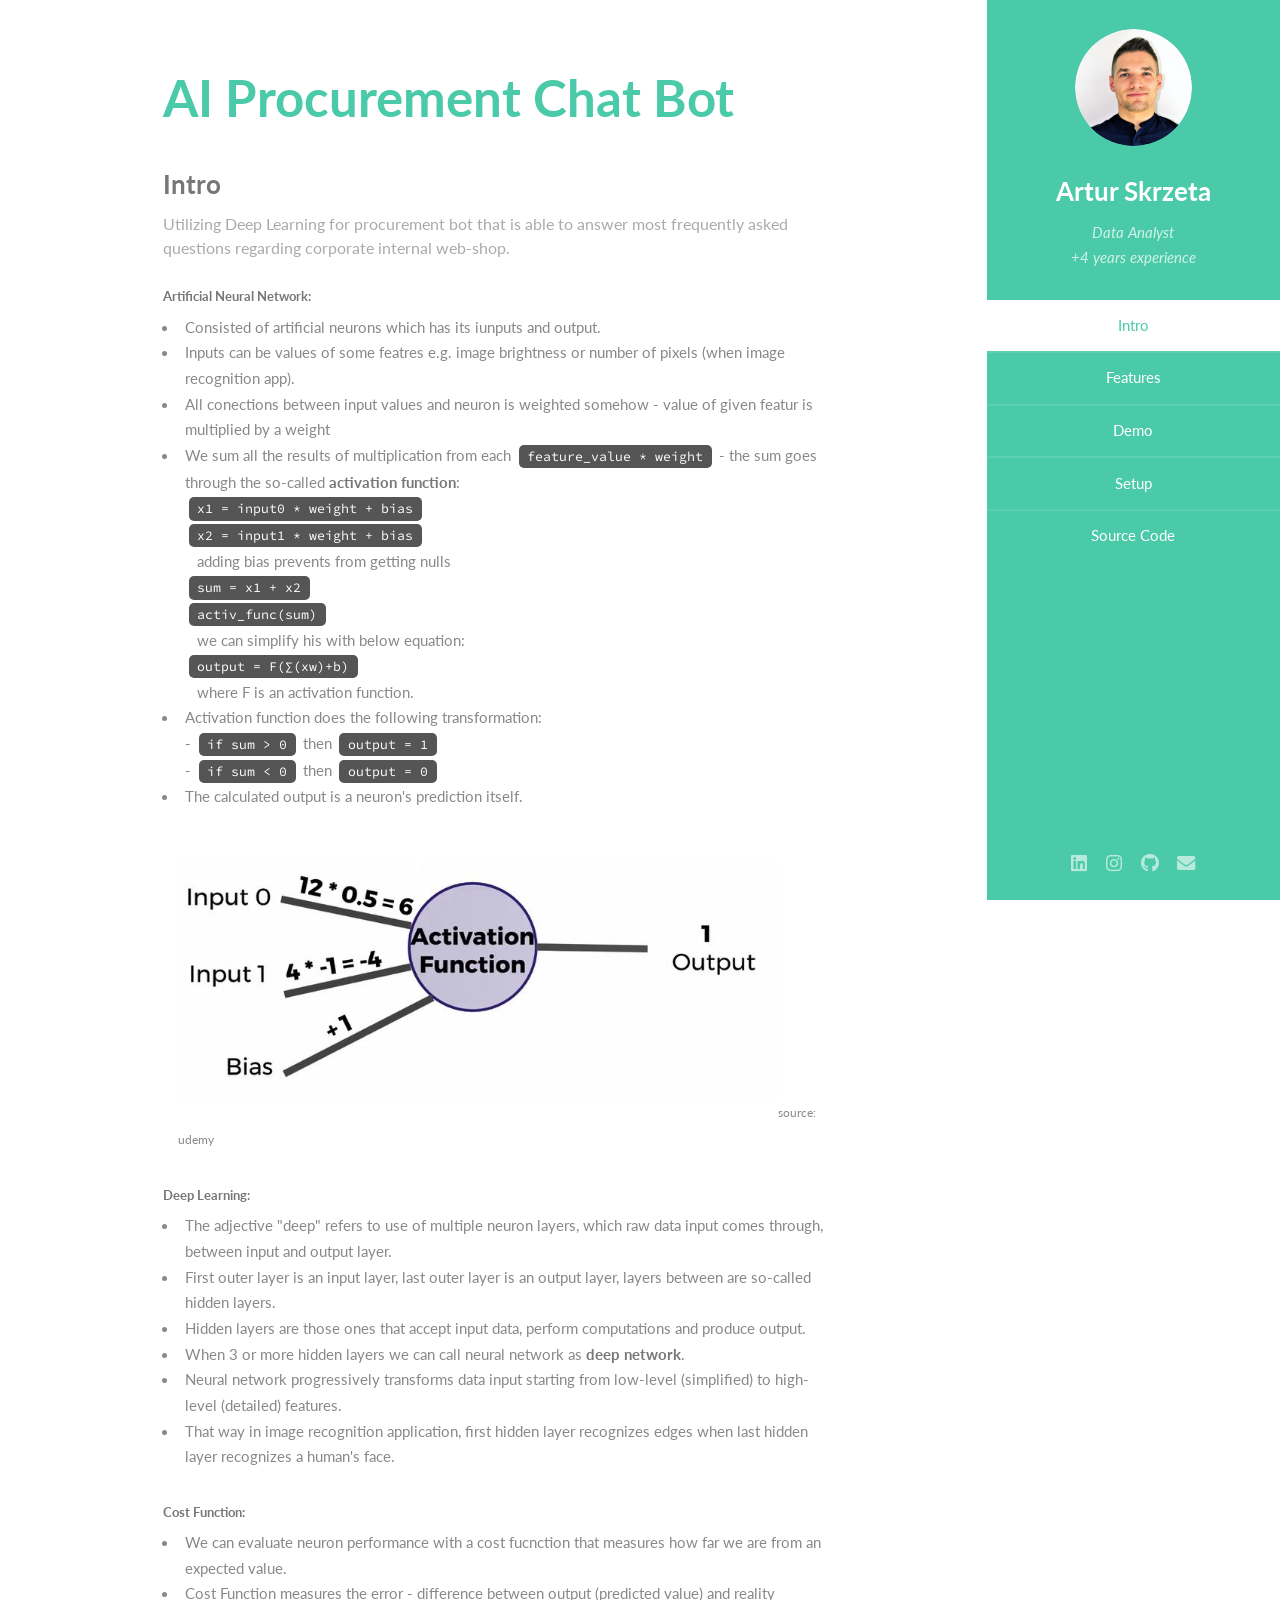
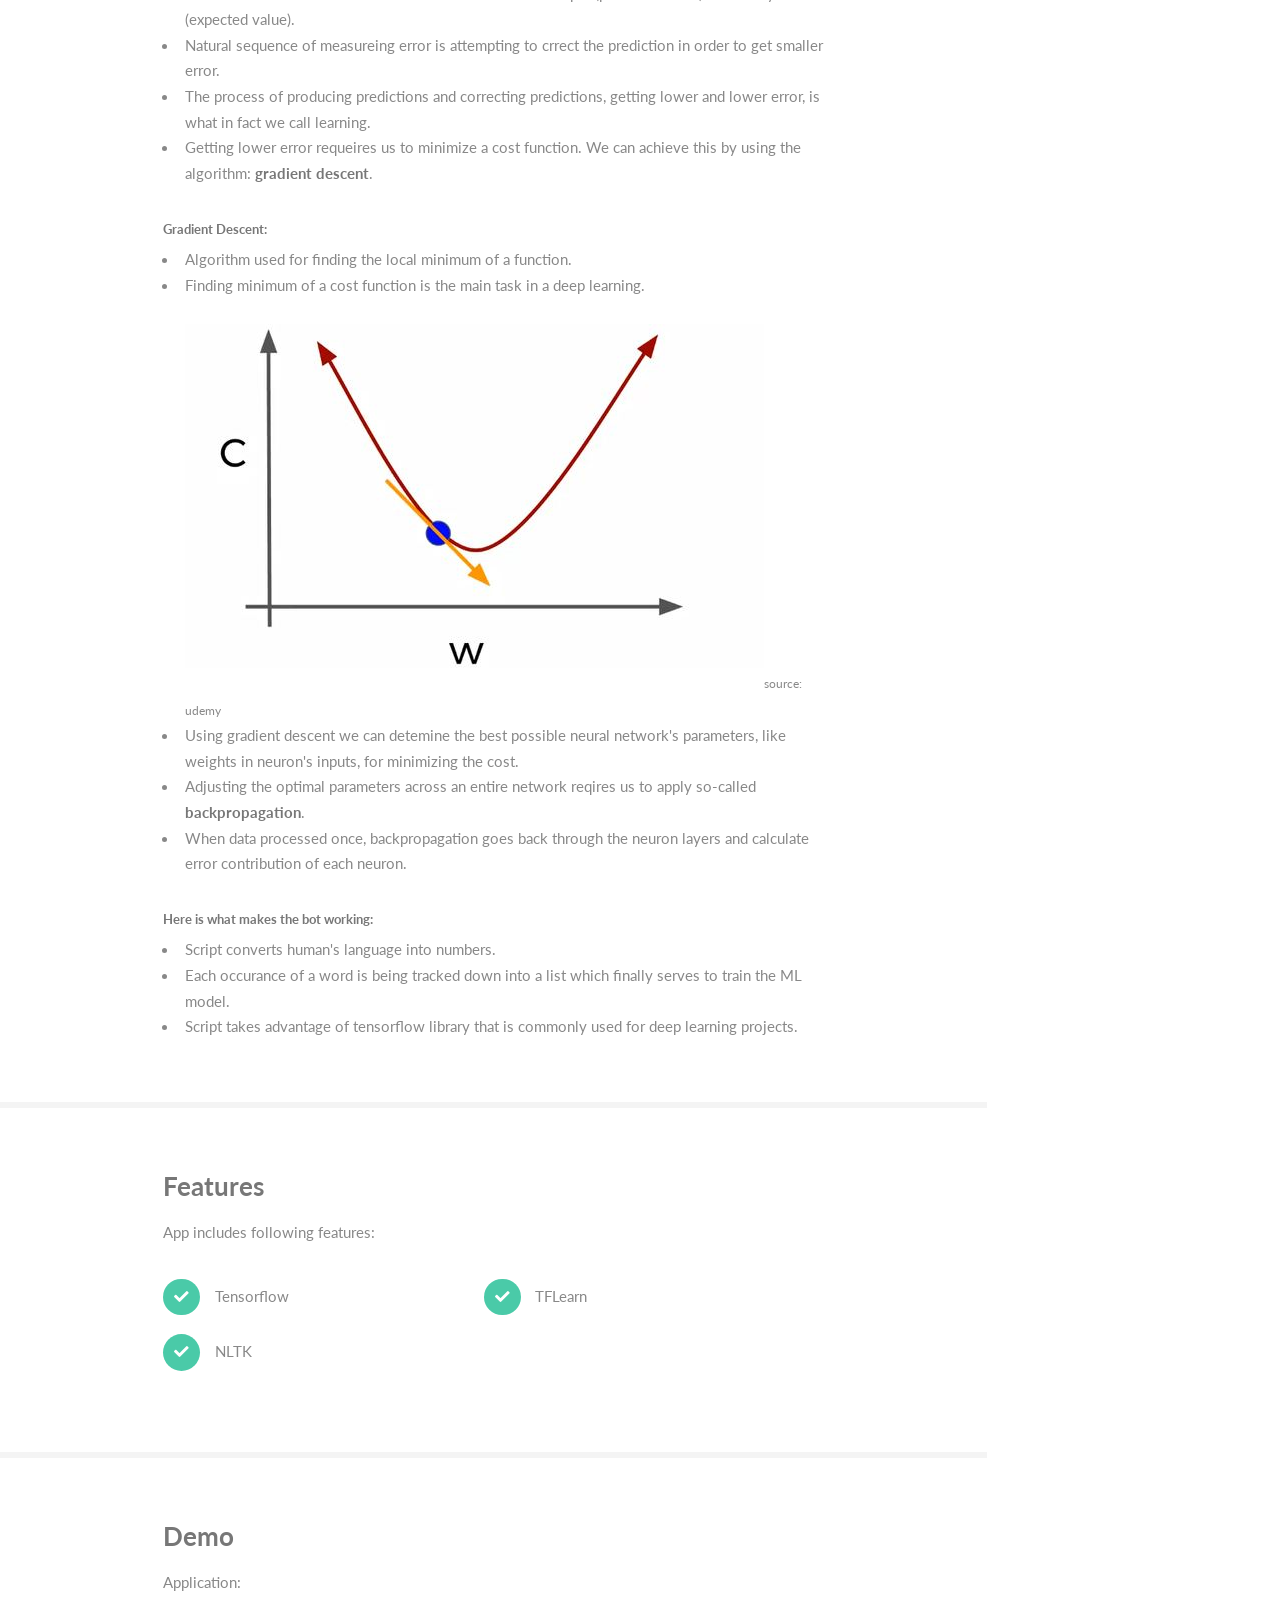
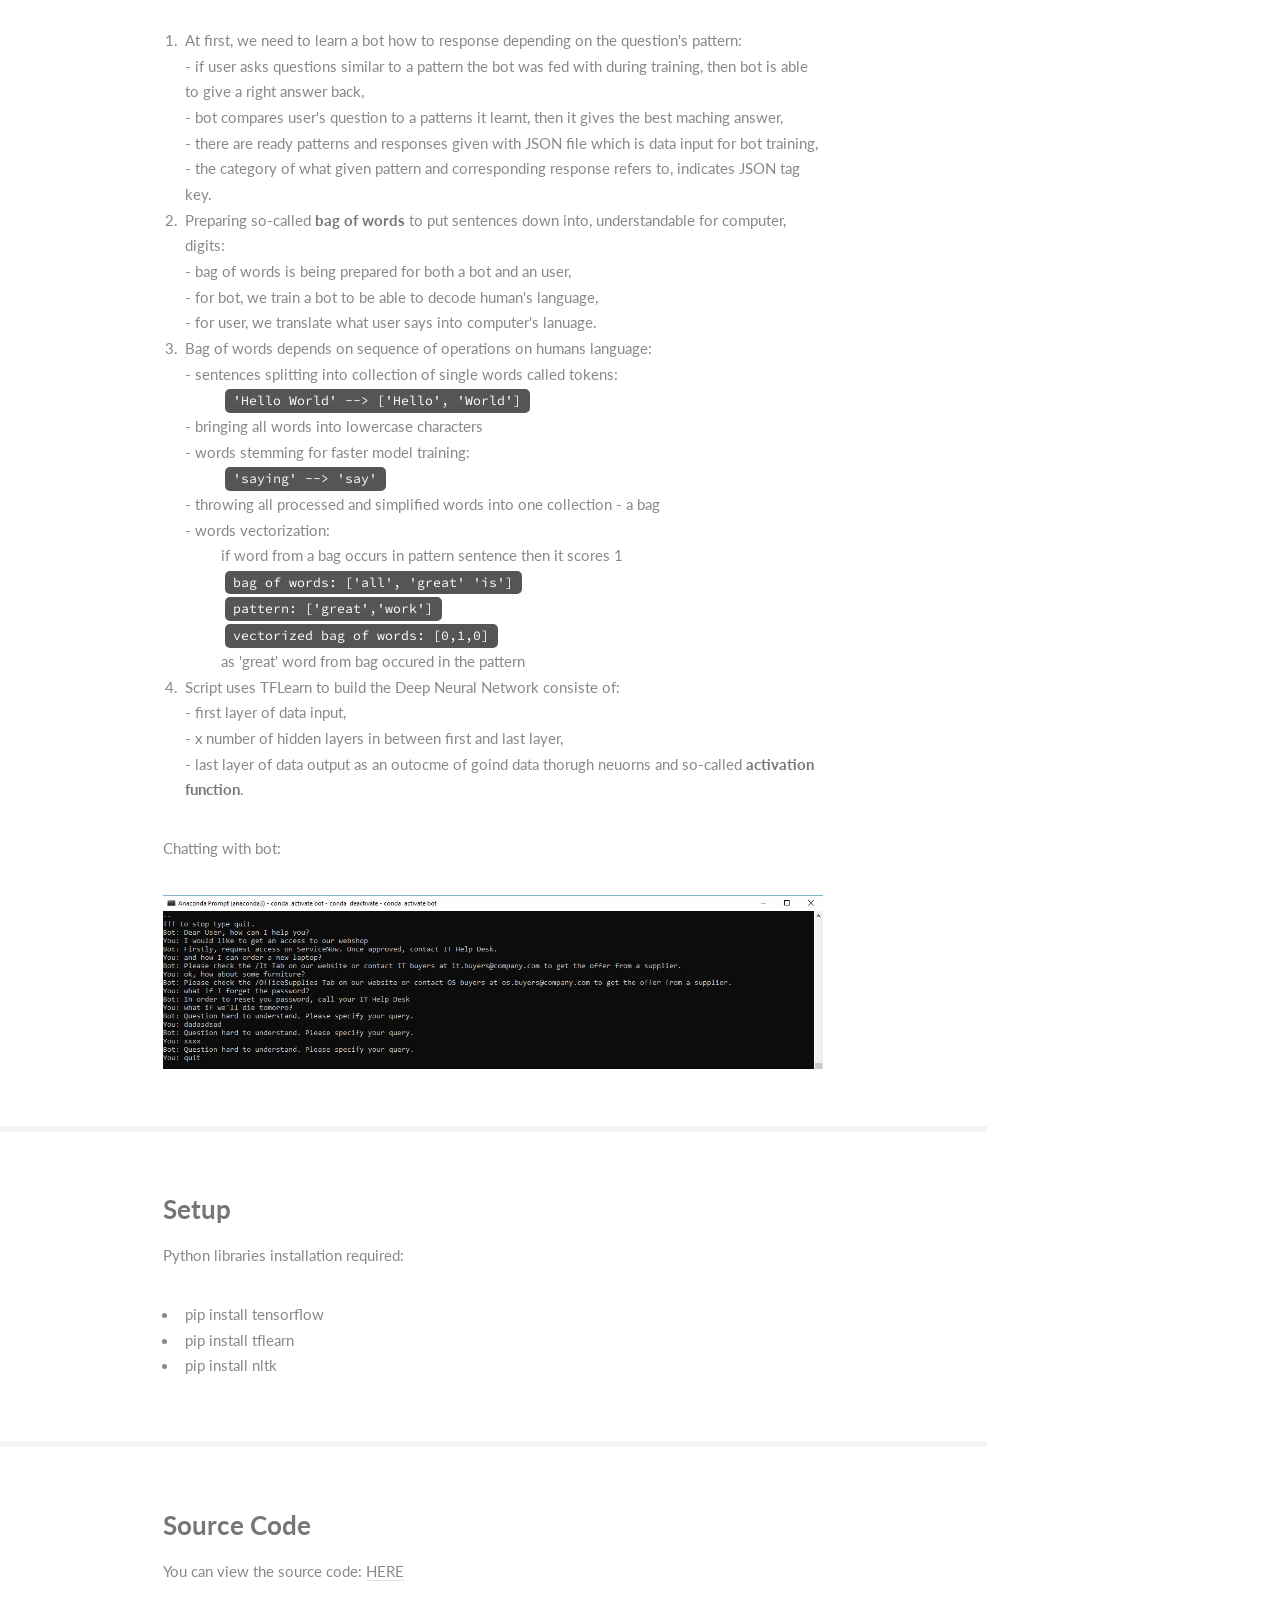
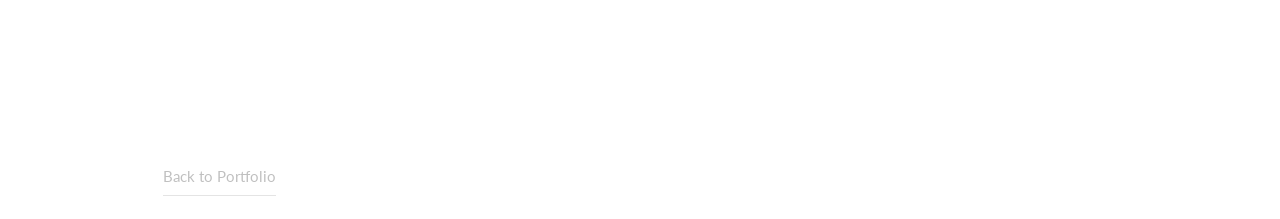
==== index.html @ 1fe072cf "Add files via upload" ====
<!DOCTYPE HTML>

<html>
	<head>
		<title>Portfolio Artur Skrzeta</title>
		<meta charset="utf-8" />
		<meta name="viewport" content="width=device-width, initial-scale=1, user-scalable=no" />
		<link rel="stylesheet" href="assets/css/main.css" />
	</head>
	<body class="is-preload">

		<!-- Header -->
			<section id="header">
				<header>
					<span class="image avatar"><a href="https://arturskrzeta.github.io/"><img src="images/avatar.png" alt="" style="margin-bottom:0px;"/></a></span>
					<h1 id="logo"><a href="https://arturskrzeta.github.io/">Artur Skrzeta</a></h1>
					<p>Data Analyst<br />
					+4 years experience</p>
				</header>
				<nav id="nav">
					<ul>
						<li><a href="#one" class="active">Intro</a></li>
						<li><a href="#two">Features</a></li>
						<li><a href="#three">Demo</a></li>
						<li><a href="#four">Setup</a></li>
						<li><a href="#five">Source Code</a></li>
					</ul>
				</nav>
				<footer>
					<ul class="icons">
						<li><a href="https://www.linkedin.com/in/artur-skrz%C4%99ta-010b23187/" class="icon brands fa-linkedin"><span class="label">LinkedIn</span></a></li>
						<li><a href="https://www.instagram.com/arturskrrr/" class="icon brands fa-instagram"><span class="label">Instagram</span></a></li>
						<li><a href="https://github.com/ArturSkrzeta" class="icon brands fa-github"><span class="label">Github</span></a></li>
						<li><a href="mailto: arturskrzeta@gmail.com" class="icon solid fa-envelope"><span class="label">Email</span></a></li
					</ul>
				</footer>
			</section>

		<!-- Wrapper -->
			<div id="wrapper">

				<!-- Main -->
					<div id="main">

						<!-- One -->
							<section id="one">
								<div class="container">
									<header class="major">
										<h2>AI Procurement Chat Bot</h2>
										<h3>Intro</h3>
										<p>Utilizing Deep Learning for procurement bot that is able to answer most frequently asked questions regarding corporate internal web-shop.</p>

										<h5>Artificial Neural Network:</h5>
										<ul>
											<li>Consisted of artificial neurons which has its iunputs and output.</li>
											<li>Inputs can be values of some featres e.g. image brightness or number of pixels (when image recognition app).</li>
											<li>All conections between input values and neuron is weighted somehow - value of given featur is multiplied by a weight</li>
											<li>We sum all the results of multiplication from each <code>feature_value * weight</code> - the sum goes through the so-called <b>activation function</b>:
												<br>
												<code>x1 = input0 * weight + bias</code><br>
												<code>x2 = input1 * weight + bias</code><br>&nbsp&nbsp
												adding bias prevents from getting nulls<br>
												<code>sum = x1 + x2</code><br>
												<code>activ_func(sum)</code><br>&nbsp&nbsp
												we can simplify his with below equation:<br>
												<code>output = F(&#8721;(xw)+b)</code><br>&nbsp&nbsp
												where F is an activation function.
											</li>
											<li>Activation function does the following transformation:
												<br>
												- <code>if sum > 0</code> then <code>output = 1</code><br>
												- <code>if sum < 0</code> then <code>output = 0</code>
											</li>
											<li>The calculated output is a neuron's prediction itself.</li>
											<br>
											<br>
											<img src="images/neuron.JPG" width="600"><span style="font-size:12px;">source: udemy</span>
										</ul>

										<h5>Deep Learning:</h5>
										<ul>
											<li>The adjective "deep" refers to use of multiple neuron layers, which raw data input comes through, between input and output layer.</li>
											<li>First outer layer is an input layer, last outer layer is an output layer, layers between are so-called hidden layers.</li>
											<li>Hidden layers are those ones that accept input data, perform computations and produce output.</li>
											<li>When 3 or more hidden layers we can call neural network as <b>deep network</b>.</li>
											<li>Neural network progressively transforms data input starting from low-level (simplified) to high-level (detailed) features.</li>
											<li>That way in image recognition application, first hidden layer recognizes edges when last hidden layer recognizes a human's face.</li>
										</ul>

										<h5>Cost Function:</h5>
										<ul>
											<li>We can evaluate neuron performance with a cost fucnction that measures how far we are from an expected value.</li>
											<li>Cost Function measures the error - difference between output (predicted value) and reality (expected value).</li>
											<li>Natural sequence of measureing error is attempting to crrect the prediction in order to get smaller error.</li>
											<li>The process of producing predictions and correcting predictions, getting lower and lower error, is what in fact we call learning.</li>
											<li>Getting lower error requeires us to minimize a cost function. We can achieve this by using the algorithm: <b>gradient descent</b>.</li>
										</ul>

										<h5>Gradient Descent:</h5>
										<ul>
											<li>Algorithm used for finding the local minimum of a function.</li>
											<li>Finding minimum of a cost function is the main task in a deep learning.
												<br>
												<br>
												<img src="images/gradient.JPG"><span style="font-size:12px;">source: udemy</span>
											</li>
											<li>Using gradient descent we can detemine the best possible neural network's parameters, like weights in neuron's inputs, for minimizing the cost.</li>
											<li>Adjusting the optimal parameters across an entire network reqires us to apply so-called <b>backpropagation</b>.</li>
											<li>When data processed once, backpropagation goes back through the neuron layers and calculate error contribution of each neuron.</li>
										</ul>

										<h5>Here is what makes the bot working:</h5>
										<ul>
											<li>Script converts human's language into numbers.</li>
											<li>Each occurance of a word is being tracked down into a list which finally serves to train the ML model.</li>
											<li>Script takes advantage of tensorflow library that is commonly used for deep learning projects.</li>
										</ul>

									</header>
								</div>
							</section>

						<!-- Two -->
							<section id="two">
								<div class="container">
									<h3>Features</h3>
									<p>App includes following features:</p>
									<ul class="feature-icons">
										<li class="icon solid fa-check">Tensorflow</li>
										<li class="icon solid fa-check">TFLearn</li>
										<li class="icon solid fa-check">NLTK</li>
									</ul>
								</div>
							</section>

						<!-- Three -->
							<section id="three">
								<div class="container">
									<h3>Demo</h3>
									<p>Application:</p>
									<ol>
										<li>At first, we need to learn a bot how to response depending on the question's pattern:
											<br>
											- if user asks questions similar to a pattern the bot was fed with during training, then bot is able to give a right answer back,<br>
											- bot compares user's question to a patterns it learnt, then it gives the best maching answer,<br>
											- there are ready patterns and responses given with JSON file which is data input for bot training,<br>
											- the category of what given pattern and corresponding response refers to, indicates JSON tag key.
										</li>
										<li>Preparing so-called <b>bag of words</b> to put sentences down into, understandable for computer, digits:
											<br>
											- bag of words is being prepared for both a bot and an user,<br>
											- for bot, we train a bot to be able to decode human's language,<br>
											- for user, we translate what user says into computer's lanuage.
										</li>
										<li>Bag of words depends on sequence of operations on humans language:
											<br>
											- sentences splitting into collection of single words called tokens:
													<br>&nbsp&nbsp&nbsp&nbsp&nbsp&nbsp&nbsp&nbsp
													<code>'Hello World' --> ['Hello', 'World']</code><br>
											- bringing all words into lowercase characters<br>
											- words stemming for faster model training:
													<br>&nbsp&nbsp&nbsp&nbsp&nbsp&nbsp&nbsp&nbsp
											 		<code>'saying' --> 'say'</code><br>
											- throwing all processed and simplified words into one collection - a bag<br>
											- words vectorization:
													<br>&nbsp&nbsp&nbsp&nbsp&nbsp&nbsp&nbsp&nbsp
													if word from a bag occurs in pattern sentence then it scores 1
													<br>&nbsp&nbsp&nbsp&nbsp&nbsp&nbsp&nbsp&nbsp
													<code>bag of words: ['all', 'great' 'is']</code>
													<br>&nbsp&nbsp&nbsp&nbsp&nbsp&nbsp&nbsp&nbsp
													<code>pattern: ['great','work']</code>
													<br>&nbsp&nbsp&nbsp&nbsp&nbsp&nbsp&nbsp&nbsp
													<code>vectorized bag of words: [0,1,0]</code>
													<br>&nbsp&nbsp&nbsp&nbsp&nbsp&nbsp&nbsp&nbsp
													as 'great' word from bag occured in the pattern
										</li>
										<li>Script uses TFLearn to build the Deep Neural Network consiste of:
											<br>
											- first layer of data input,<br>
											- x number of hidden layers in between first and last layer,<br>
											- last layer of data output as an outocme of goind data thorugh neuorns and so-called <b>activation function</b>.
										</li>
									</ol>
									<p>Chatting with bot:</p>
									<img src="images/bot.JPG" width="880">
								</div>
							</section>

						<!-- Four -->
							<section id="four">
								<div class="container">
									<h3>Setup</h3>
									<p>Python libraries installation required:</p>
									<ul>
										<li>pip install tensorflow</li>
										<li>pip install tflearn</li>
										<li>pip install nltk</li>
									</ul>
								</div>
							</section>

							<section id="five">
								<div class="container">
									<h3>Source Code</h3>
									<p>You can view the source code: <a href="https://github.com/ArturSkrzeta/AI-Procurement-Bot/tree/master/bot-project">HERE</a></p>
									<p>&nbsp</p>
								</div>
							</section>

					</div>

				<!-- Footer -->
					<section id="footer">
						<div class="container">
							<a href="https://arturskrzeta.github.io/" style="padding-bottom:10px;">Back to Portfolio</a>
						</div>
					</section>

			</div>

		<!-- Scripts -->
			<script src="assets/js/jquery.min.js"></script>
			<script src="assets/js/jquery.scrollex.min.js"></script>
			<script src="assets/js/jquery.scrolly.min.js"></script>
			<script src="assets/js/browser.min.js"></script>
			<script src="assets/js/breakpoints.min.js"></script>
			<script src="assets/js/util.js"></script>
			<script src="assets/js/main.js"></script>

	</body>
</html>
---- assets/css/main.css ----
@import url("fontawesome-all.min.css");
@import url("https://fonts.googleapis.com/css?family=Lato:400,400italic,700,700italic|Source+Code+Pro:400");

/*
	Read Only by HTML5 UP
	html5up.net | @ajlkn
	Free for personal and commercial use under the CCA 3.0 license (html5up.net/license)
*/

html, body, div, span, applet, object,
iframe, h1, h2, h3, h4, h5, h6, p, blockquote,
pre, a, abbr, acronym, address, big, cite,
code, del, dfn, em, img, ins, kbd, q, s, samp,
small, strike, strong, sub, sup, tt, var, b,
u, i, center, dl, dt, dd, ol, ul, li, fieldset,
form, label, legend, table, caption, tbody,
tfoot, thead, tr, th, td, article, aside,
canvas, details, embed, figure, figcaption,
footer, header, hgroup, menu, nav, output, ruby,
section, summary, time, mark, audio, video {
	margin: 0;
	padding: 0;
	border: 0;
	font-size: 100%;
	font: inherit;
	vertical-align: baseline;}

article, aside, details, figcaption, figure,
footer, header, hgroup, menu, nav, section {
	display: block;}

body {
	line-height: 1;
}

ol, ul {
	list-style: none;
}

blockquote, q {
	quotes: none;
}

	blockquote:before, blockquote:after, q:before, q:after {
		content: '';
		content: none;
	}

table {
	border-collapse: collapse;
	border-spacing: 0;
}

body {
	-webkit-text-size-adjust: none;
}

mark {
	background-color: transparent;
	color: inherit;
}

input::-moz-focus-inner {
	border: 0;
	padding: 0;
}

input, select, textarea {
	-moz-appearance: none;
	-webkit-appearance: none;
	-ms-appearance: none;
	appearance: none;
}

img {
	margin-bottom:20px;
	max-width: 100%;
}

/* Basic */

	html {
		box-sizing: border-box;
	}

	*, *:before, *:after {
		box-sizing: inherit;
	}

	body {
		background: #fff;
	}

		body.is-preload *, body.is-preload *:before, body.is-preload *:after {
			-moz-animation: none !important;
			-webkit-animation: none !important;
			-ms-animation: none !important;
			animation: none !important;
			-moz-transition: none !important;
			-webkit-transition: none !important;
			-ms-transition: none !important;
			transition: none !important;
		}

	body, input, select, textarea {
		color: #888;
		font-family: "Lato", sans-serif;
		font-size: 16pt;
		font-weight: 400;
		line-height: 1.75em;
	}

	a {
		-moz-transition: color 0.2s ease-in-out, border-color 0.2s ease-in-out;
		-webkit-transition: color 0.2s ease-in-out, border-color 0.2s ease-in-out;
		-ms-transition: color 0.2s ease-in-out, border-color 0.2s ease-in-out;
		transition: color 0.2s ease-in-out, border-color 0.2s ease-in-out;
		border-bottom: solid 1px #e4e4e4;
		color: inherit;
		text-decoration: none;
	}

		a:hover {
			border-bottom-color: transparent;
			color: #4acaa8 !important;
		}

	strong, b {
		color: #777;
		font-weight: 700;
	}

	em, i {
		font-style: italic;
	}

	p {
		margin: 0 0 2.25em 0;
	}

	h1, h2, h3, h4, h5, h6 {
		color: #777;
		font-weight: 700;
		line-height: 1em;
		margin: 0 0 0.5625em 0;
	}

		h1 a, h2 a, h3 a, h4 a, h5 a, h6 a {
			border: 0;
			color: inherit;
			text-decoration: none;
		}

	h2 {
		font-size: 2em;
		line-height: 1.5em;
	}

	h3 {
		font-size: 1.75em;
		line-height: 1.5em;
	}

	h4 {
		font-size: 1.25em;
		line-height: 1.5em;
	}

	h5 {
		font-size: 0.9em;
		line-height: 1.5em;
	}

	h6 {
		font-size: 0.7em;
		line-height: 1.5em;
	}

	sub {
		font-size: 0.8em;
		position: relative;
		top: 0.5em;
	}

	sup {
		font-size: 0.8em;
		position: relative;
		top: -0.5em;
	}

	hr {
		border: 0;
		border-bottom: solid 2px #f4f4f4;
		margin: 2.25em 0;
	}

		hr.major {
			margin: 3.375em 0;
		}

	blockquote {
		border-left: solid 8px #e4e4e4;
		font-style: italic;
		margin: 0 0 2.25em 0;
		padding: 0.5em 0 0.5em 2em;
	}

	code {
		background: #555;
		border-radius: 5px;
		color: #fff;
		font-family: "Source Code Pro", monospace;
		font-size: 0.9em;
		margin: 0 0.25em;
		padding: 0.25em 0.65em;
	}

	pre {
		font-family: "Source Code Pro", monospace;
		font-size: 0.9em;
		margin: 0 0 2.25em 0;
	}

		pre code {
			-webkit-overflow-scrolling: touch;
			display: block;
			line-height: 1.5em;
			overflow-x: auto;
			padding: 1em 1.5em;
		}

	.align-left {
		text-align: left;
	}

	.align-center {
		text-align: center;
	}

	.align-right {
		text-align: right;
	}

/* Row */

	.row {
		display: flex;
		flex-wrap: wrap;
		box-sizing: border-box;
		align-items: stretch;
	}

		.row > * {
			box-sizing: border-box;
		}

		.row.gtr-uniform > * > :last-child {
			margin-bottom: 0;
		}

		.row.aln-left {
			justify-content: flex-start;
		}

		.row.aln-center {
			justify-content: center;
		}

		.row.aln-right {
			justify-content: flex-end;
		}

		.row.aln-top {
			align-items: flex-start;
		}

		.row.aln-middle {
			align-items: center;
		}

		.row.aln-bottom {
			align-items: flex-end;
		}

		.row > .imp {
			order: -1;
		}

		.row > .col-1 {
			width: 8.33333%;
		}

		.row > .off-1 {
			margin-left: 8.33333%;
		}

		.row > .col-2 {
			width: 16.66667%;
		}

		.row > .off-2 {
			margin-left: 16.66667%;
		}

		.row > .col-3 {
			width: 25%;
		}

		.row > .off-3 {
			margin-left: 25%;
		}

		.row > .col-4 {
			width: 33.33333%;
		}

		.row > .off-4 {
			margin-left: 33.33333%;
		}

		.row > .col-5 {
			width: 41.66667%;
		}

		.row > .off-5 {
			margin-left: 41.66667%;
		}

		.row > .col-6 {
			width: 50%;
		}

		.row > .off-6 {
			margin-left: 50%;
		}

		.row > .col-7 {
			width: 58.33333%;
		}

		.row > .off-7 {
			margin-left: 58.33333%;
		}

		.row > .col-8 {
			width: 66.66667%;
		}

		.row > .off-8 {
			margin-left: 66.66667%;
		}

		.row > .col-9 {
			width: 75%;
		}

		.row > .off-9 {
			margin-left: 75%;
		}

		.row > .col-10 {
			width: 83.33333%;
		}

		.row > .off-10 {
			margin-left: 83.33333%;
		}

		.row > .col-11 {
			width: 91.66667%;
		}

		.row > .off-11 {
			margin-left: 91.66667%;
		}

		.row > .col-12 {
			width: 100%;
		}

		.row > .off-12 {
			margin-left: 100%;
		}

		.row.gtr-0 {
			margin-top: 0;
			margin-left: 0em;
		}

			.row.gtr-0 > * {
				padding: 0 0 0 0em;
			}

			.row.gtr-0.gtr-uniform {
				margin-top: 0em;
			}

				.row.gtr-0.gtr-uniform > * {
					padding-top: 0em;
				}

		.row.gtr-25 {
			margin-top: 0;
			margin-left: -0.5em;
		}

			.row.gtr-25 > * {
				padding: 0 0 0 0.5em;
			}

			.row.gtr-25.gtr-uniform {
				margin-top: -0.5em;
			}

				.row.gtr-25.gtr-uniform > * {
					padding-top: 0.5em;
				}

		.row.gtr-50 {
			margin-top: 0;
			margin-left: -1em;
		}

			.row.gtr-50 > * {
				padding: 0 0 0 1em;
			}

			.row.gtr-50.gtr-uniform {
				margin-top: -1em;
			}

				.row.gtr-50.gtr-uniform > * {
					padding-top: 1em;
				}

		.row {
			margin-top: 0;
			margin-left: -2em;
		}

			.row > * {
				padding: 0 0 0 2em;
			}

			.row.gtr-uniform {
				margin-top: -2em;
			}

				.row.gtr-uniform > * {
					padding-top: 2em;
				}

		.row.gtr-150 {
			margin-top: 0;
			margin-left: -3em;
		}

			.row.gtr-150 > * {
				padding: 0 0 0 3em;
			}

			.row.gtr-150.gtr-uniform {
				margin-top: -3em;
			}

				.row.gtr-150.gtr-uniform > * {
					padding-top: 3em;
				}

		.row.gtr-200 {
			margin-top: 0;
			margin-left: -4em;
		}

			.row.gtr-200 > * {
				padding: 0 0 0 4em;
			}

			.row.gtr-200.gtr-uniform {
				margin-top: -4em;
			}

				.row.gtr-200.gtr-uniform > * {
					padding-top: 4em;
				}

		@media screen and (max-width: 1680px) {

			.row {
				display: flex;
				flex-wrap: wrap;
				box-sizing: border-box;
				align-items: stretch;
			}

				.row > * {
					box-sizing: border-box;
				}

				.row.gtr-uniform > * > :last-child {
					margin-bottom: 0;
				}

				.row.aln-left {
					justify-content: flex-start;
				}

				.row.aln-center {
					justify-content: center;
				}

				.row.aln-right {
					justify-content: flex-end;
				}

				.row.aln-top {
					align-items: flex-start;
				}

				.row.aln-middle {
					align-items: center;
				}

				.row.aln-bottom {
					align-items: flex-end;
				}

				.row > .imp-xlarge {
					order: -1;
				}

				.row > .col-1-xlarge {
					width: 8.33333%;
				}

				.row > .off-1-xlarge {
					margin-left: 8.33333%;
				}

				.row > .col-2-xlarge {
					width: 16.66667%;
				}

				.row > .off-2-xlarge {
					margin-left: 16.66667%;
				}

				.row > .col-3-xlarge {
					width: 25%;
				}

				.row > .off-3-xlarge {
					margin-left: 25%;
				}

				.row > .col-4-xlarge {
					width: 33.33333%;
				}

				.row > .off-4-xlarge {
					margin-left: 33.33333%;
				}

				.row > .col-5-xlarge {
					width: 41.66667%;
				}

				.row > .off-5-xlarge {
					margin-left: 41.66667%;
				}

				.row > .col-6-xlarge {
					width: 50%;
				}

				.row > .off-6-xlarge {
					margin-left: 50%;
				}

				.row > .col-7-xlarge {
					width: 58.33333%;
				}

				.row > .off-7-xlarge {
					margin-left: 58.33333%;
				}

				.row > .col-8-xlarge {
					width: 66.66667%;
				}

				.row > .off-8-xlarge {
					margin-left: 66.66667%;
				}

				.row > .col-9-xlarge {
					width: 75%;
				}

				.row > .off-9-xlarge {
					margin-left: 75%;
				}

				.row > .col-10-xlarge {
					width: 83.33333%;
				}

				.row > .off-10-xlarge {
					margin-left: 83.33333%;
				}

				.row > .col-11-xlarge {
					width: 91.66667%;
				}

				.row > .off-11-xlarge {
					margin-left: 91.66667%;
				}

				.row > .col-12-xlarge {
					width: 100%;
				}

				.row > .off-12-xlarge {
					margin-left: 100%;
				}

				.row.gtr-0 {
					margin-top: 0;
					margin-left: 0em;
				}

					.row.gtr-0 > * {
						padding: 0 0 0 0em;
					}

					.row.gtr-0.gtr-uniform {
						margin-top: 0em;
					}

						.row.gtr-0.gtr-uniform > * {
							padding-top: 0em;
						}

				.row.gtr-25 {
					margin-top: 0;
					margin-left: -0.5em;
				}

					.row.gtr-25 > * {
						padding: 0 0 0 0.5em;
					}

					.row.gtr-25.gtr-uniform {
						margin-top: -0.5em;
					}

						.row.gtr-25.gtr-uniform > * {
							padding-top: 0.5em;
						}

				.row.gtr-50 {
					margin-top: 0;
					margin-left: -1em;
				}

					.row.gtr-50 > * {
						padding: 0 0 0 1em;
					}

					.row.gtr-50.gtr-uniform {
						margin-top: -1em;
					}

						.row.gtr-50.gtr-uniform > * {
							padding-top: 1em;
						}

				.row {
					margin-top: 0;
					margin-left: -2em;
				}

					.row > * {
						padding: 0 0 0 2em;
					}

					.row.gtr-uniform {
						margin-top: -2em;
					}

						.row.gtr-uniform > * {
							padding-top: 2em;
						}

				.row.gtr-150 {
					margin-top: 0;
					margin-left: -3em;
				}

					.row.gtr-150 > * {
						padding: 0 0 0 3em;
					}

					.row.gtr-150.gtr-uniform {
						margin-top: -3em;
					}

						.row.gtr-150.gtr-uniform > * {
							padding-top: 3em;
						}

				.row.gtr-200 {
					margin-top: 0;
					margin-left: -4em;
				}

					.row.gtr-200 > * {
						padding: 0 0 0 4em;
					}

					.row.gtr-200.gtr-uniform {
						margin-top: -4em;
					}

						.row.gtr-200.gtr-uniform > * {
							padding-top: 4em;
						}

		}

		@media screen and (max-width: 1280px) {

			.row {
				display: flex;
				flex-wrap: wrap;
				box-sizing: border-box;
				align-items: stretch;
			}

				.row > * {
					box-sizing: border-box;
				}

				.row.gtr-uniform > * > :last-child {
					margin-bottom: 0;
				}

				.row.aln-left {
					justify-content: flex-start;
				}

				.row.aln-center {
					justify-content: center;
				}

				.row.aln-right {
					justify-content: flex-end;
				}

				.row.aln-top {
					align-items: flex-start;
				}

				.row.aln-middle {
					align-items: center;
				}

				.row.aln-bottom {
					align-items: flex-end;
				}

				.row > .imp-large {
					order: -1;
				}

				.row > .col-1-large {
					width: 8.33333%;
				}

				.row > .off-1-large {
					margin-left: 8.33333%;
				}

				.row > .col-2-large {
					width: 16.66667%;
				}

				.row > .off-2-large {
					margin-left: 16.66667%;
				}

				.row > .col-3-large {
					width: 25%;
				}

				.row > .off-3-large {
					margin-left: 25%;
				}

				.row > .col-4-large {
					width: 33.33333%;
				}

				.row > .off-4-large {
					margin-left: 33.33333%;
				}

				.row > .col-5-large {
					width: 41.66667%;
				}

				.row > .off-5-large {
					margin-left: 41.66667%;
				}

				.row > .col-6-large {
					width: 50%;
				}

				.row > .off-6-large {
					margin-left: 50%;
				}

				.row > .col-7-large {
					width: 58.33333%;
				}

				.row > .off-7-large {
					margin-left: 58.33333%;
				}

				.row > .col-8-large {
					width: 66.66667%;
				}

				.row > .off-8-large {
					margin-left: 66.66667%;
				}

				.row > .col-9-large {
					width: 75%;
				}

				.row > .off-9-large {
					margin-left: 75%;
				}

				.row > .col-10-large {
					width: 83.33333%;
				}

				.row > .off-10-large {
					margin-left: 83.33333%;
				}

				.row > .col-11-large {
					width: 91.66667%;
				}

				.row > .off-11-large {
					margin-left: 91.66667%;
				}

				.row > .col-12-large {
					width: 100%;
				}

				.row > .off-12-large {
					margin-left: 100%;
				}

				.row.gtr-0 {
					margin-top: 0;
					margin-left: 0em;
				}

					.row.gtr-0 > * {
						padding: 0 0 0 0em;
					}

					.row.gtr-0.gtr-uniform {
						margin-top: 0em;
					}

						.row.gtr-0.gtr-uniform > * {
							padding-top: 0em;
						}

				.row.gtr-25 {
					margin-top: 0;
					margin-left: -0.375em;
				}

					.row.gtr-25 > * {
						padding: 0 0 0 0.375em;
					}

					.row.gtr-25.gtr-uniform {
						margin-top: -0.375em;
					}

						.row.gtr-25.gtr-uniform > * {
							padding-top: 0.375em;
						}

				.row.gtr-50 {
					margin-top: 0;
					margin-left: -0.75em;
				}

					.row.gtr-50 > * {
						padding: 0 0 0 0.75em;
					}

					.row.gtr-50.gtr-uniform {
						margin-top: -0.75em;
					}

						.row.gtr-50.gtr-uniform > * {
							padding-top: 0.75em;
						}

				.row {
					margin-top: 0;
					margin-left: -1.5em;
				}

					.row > * {
						padding: 0 0 0 1.5em;
					}

					.row.gtr-uniform {
						margin-top: -1.5em;
					}

						.row.gtr-uniform > * {
							padding-top: 1.5em;
						}

				.row.gtr-150 {
					margin-top: 0;
					margin-left: -2.25em;
				}

					.row.gtr-150 > * {
						padding: 0 0 0 2.25em;
					}

					.row.gtr-150.gtr-uniform {
						margin-top: -2.25em;
					}

						.row.gtr-150.gtr-uniform > * {
							padding-top: 2.25em;
						}

				.row.gtr-200 {
					margin-top: 0;
					margin-left: -3em;
				}

					.row.gtr-200 > * {
						padding: 0 0 0 3em;
					}

					.row.gtr-200.gtr-uniform {
						margin-top: -3em;
					}

						.row.gtr-200.gtr-uniform > * {
							padding-top: 3em;
						}

		}

		@media screen and (max-width: 1024px) {

			.row {
				display: flex;
				flex-wrap: wrap;
				box-sizing: border-box;
				align-items: stretch;
			}

				.row > * {
					box-sizing: border-box;
				}

				.row.gtr-uniform > * > :last-child {
					margin-bottom: 0;
				}

				.row.aln-left {
					justify-content: flex-start;
				}

				.row.aln-center {
					justify-content: center;
				}

				.row.aln-right {
					justify-content: flex-end;
				}

				.row.aln-top {
					align-items: flex-start;
				}

				.row.aln-middle {
					align-items: center;
				}

				.row.aln-bottom {
					align-items: flex-end;
				}

				.row > .imp-medium {
					order: -1;
				}

				.row > .col-1-medium {
					width: 8.33333%;
				}

				.row > .off-1-medium {
					margin-left: 8.33333%;
				}

				.row > .col-2-medium {
					width: 16.66667%;
				}

				.row > .off-2-medium {
					margin-left: 16.66667%;
				}

				.row > .col-3-medium {
					width: 25%;
				}

				.row > .off-3-medium {
					margin-left: 25%;
				}

				.row > .col-4-medium {
					width: 33.33333%;
				}

				.row > .off-4-medium {
					margin-left: 33.33333%;
				}

				.row > .col-5-medium {
					width: 41.66667%;
				}

				.row > .off-5-medium {
					margin-left: 41.66667%;
				}

				.row > .col-6-medium {
					width: 50%;
				}

				.row > .off-6-medium {
					margin-left: 50%;
				}

				.row > .col-7-medium {
					width: 58.33333%;
				}

				.row > .off-7-medium {
					margin-left: 58.33333%;
				}

				.row > .col-8-medium {
					width: 66.66667%;
				}

				.row > .off-8-medium {
					margin-left: 66.66667%;
				}

				.row > .col-9-medium {
					width: 75%;
				}

				.row > .off-9-medium {
					margin-left: 75%;
				}

				.row > .col-10-medium {
					width: 83.33333%;
				}

				.row > .off-10-medium {
					margin-left: 83.33333%;
				}

				.row > .col-11-medium {
					width: 91.66667%;
				}

				.row > .off-11-medium {
					margin-left: 91.66667%;
				}

				.row > .col-12-medium {
					width: 100%;
				}

				.row > .off-12-medium {
					margin-left: 100%;
				}

				.row.gtr-0 {
					margin-top: 0;
					margin-left: 0em;
				}

					.row.gtr-0 > * {
						padding: 0 0 0 0em;
					}

					.row.gtr-0.gtr-uniform {
						margin-top: 0em;
					}

						.row.gtr-0.gtr-uniform > * {
							padding-top: 0em;
						}

				.row.gtr-25 {
					margin-top: 0;
					margin-left: -0.375em;
				}

					.row.gtr-25 > * {
						padding: 0 0 0 0.375em;
					}

					.row.gtr-25.gtr-uniform {
						margin-top: -0.375em;
					}

						.row.gtr-25.gtr-uniform > * {
							padding-top: 0.375em;
						}

				.row.gtr-50 {
					margin-top: 0;
					margin-left: -0.75em;
				}

					.row.gtr-50 > * {
						padding: 0 0 0 0.75em;
					}

					.row.gtr-50.gtr-uniform {
						margin-top: -0.75em;
					}

						.row.gtr-50.gtr-uniform > * {
							padding-top: 0.75em;
						}

				.row {
					margin-top: 0;
					margin-left: -1.5em;
				}

					.row > * {
						padding: 0 0 0 1.5em;
					}

					.row.gtr-uniform {
						margin-top: -1.5em;
					}

						.row.gtr-uniform > * {
							padding-top: 1.5em;
						}

				.row.gtr-150 {
					margin-top: 0;
					margin-left: -2.25em;
				}

					.row.gtr-150 > * {
						padding: 0 0 0 2.25em;
					}

					.row.gtr-150.gtr-uniform {
						margin-top: -2.25em;
					}

						.row.gtr-150.gtr-uniform > * {
							padding-top: 2.25em;
						}

				.row.gtr-200 {
					margin-top: 0;
					margin-left: -3em;
				}

					.row.gtr-200 > * {
						padding: 0 0 0 3em;
					}

					.row.gtr-200.gtr-uniform {
						margin-top: -3em;
					}

						.row.gtr-200.gtr-uniform > * {
							padding-top: 3em;
						}

		}

		@media screen and (max-width: 736px) {

			.row {
				display: flex;
				flex-wrap: wrap;
				box-sizing: border-box;
				align-items: stretch;
			}

				.row > * {
					box-sizing: border-box;
				}

				.row.gtr-uniform > * > :last-child {
					margin-bottom: 0;
				}

				.row.aln-left {
					justify-content: flex-start;
				}

				.row.aln-center {
					justify-content: center;
				}

				.row.aln-right {
					justify-content: flex-end;
				}

				.row.aln-top {
					align-items: flex-start;
				}

				.row.aln-middle {
					align-items: center;
				}

				.row.aln-bottom {
					align-items: flex-end;
				}

				.row > .imp-small {
					order: -1;
				}

				.row > .col-1-small {
					width: 8.33333%;
				}

				.row > .off-1-small {
					margin-left: 8.33333%;
				}

				.row > .col-2-small {
					width: 16.66667%;
				}

				.row > .off-2-small {
					margin-left: 16.66667%;
				}

				.row > .col-3-small {
					width: 25%;
				}

				.row > .off-3-small {
					margin-left: 25%;
				}

				.row > .col-4-small {
					width: 33.33333%;
				}

				.row > .off-4-small {
					margin-left: 33.33333%;
				}

				.row > .col-5-small {
					width: 41.66667%;
				}

				.row > .off-5-small {
					margin-left: 41.66667%;
				}

				.row > .col-6-small {
					width: 50%;
				}

				.row > .off-6-small {
					margin-left: 50%;
				}

				.row > .col-7-small {
					width: 58.33333%;
				}

				.row > .off-7-small {
					margin-left: 58.33333%;
				}

				.row > .col-8-small {
					width: 66.66667%;
				}

				.row > .off-8-small {
					margin-left: 66.66667%;
				}

				.row > .col-9-small {
					width: 75%;
				}

				.row > .off-9-small {
					margin-left: 75%;
				}

				.row > .col-10-small {
					width: 83.33333%;
				}

				.row > .off-10-small {
					margin-left: 83.33333%;
				}

				.row > .col-11-small {
					width: 91.66667%;
				}

				.row > .off-11-small {
					margin-left: 91.66667%;
				}

				.row > .col-12-small {
					width: 100%;
				}

				.row > .off-12-small {
					margin-left: 100%;
				}

				.row.gtr-0 {
					margin-top: 0;
					margin-left: 0em;
				}

					.row.gtr-0 > * {
						padding: 0 0 0 0em;
					}

					.row.gtr-0.gtr-uniform {
						margin-top: 0em;
					}

						.row.gtr-0.gtr-uniform > * {
							padding-top: 0em;
						}

				.row.gtr-25 {
					margin-top: 0;
					margin-left: -0.3125em;
				}

					.row.gtr-25 > * {
						padding: 0 0 0 0.3125em;
					}

					.row.gtr-25.gtr-uniform {
						margin-top: -0.3125em;
					}

						.row.gtr-25.gtr-uniform > * {
							padding-top: 0.3125em;
						}

				.row.gtr-50 {
					margin-top: 0;
					margin-left: -0.625em;
				}

					.row.gtr-50 > * {
						padding: 0 0 0 0.625em;
					}

					.row.gtr-50.gtr-uniform {
						margin-top: -0.625em;
					}

						.row.gtr-50.gtr-uniform > * {
							padding-top: 0.625em;
						}

				.row {
					margin-top: 0;
					margin-left: -1.25em;
				}

					.row > * {
						padding: 0 0 0 1.25em;
					}

					.row.gtr-uniform {
						margin-top: -1.25em;
					}

						.row.gtr-uniform > * {
							padding-top: 1.25em;
						}

				.row.gtr-150 {
					margin-top: 0;
					margin-left: -1.875em;
				}

					.row.gtr-150 > * {
						padding: 0 0 0 1.875em;
					}

					.row.gtr-150.gtr-uniform {
						margin-top: -1.875em;
					}

						.row.gtr-150.gtr-uniform > * {
							padding-top: 1.875em;
						}

				.row.gtr-200 {
					margin-top: 0;
					margin-left: -2.5em;
				}

					.row.gtr-200 > * {
						padding: 0 0 0 2.5em;
					}

					.row.gtr-200.gtr-uniform {
						margin-top: -2.5em;
					}

						.row.gtr-200.gtr-uniform > * {
							padding-top: 2.5em;
						}

		}

		@media screen and (max-width: 480px) {

			.row {
				display: flex;
				flex-wrap: wrap;
				box-sizing: border-box;
				align-items: stretch;
			}

				.row > * {
					box-sizing: border-box;
				}

				.row.gtr-uniform > * > :last-child {
					margin-bottom: 0;
				}

				.row.aln-left {
					justify-content: flex-start;
				}

				.row.aln-center {
					justify-content: center;
				}

				.row.aln-right {
					justify-content: flex-end;
				}

				.row.aln-top {
					align-items: flex-start;
				}

				.row.aln-middle {
					align-items: center;
				}

				.row.aln-bottom {
					align-items: flex-end;
				}

				.row > .imp-xsmall {
					order: -1;
				}

				.row > .col-1-xsmall {
					width: 8.33333%;
				}

				.row > .off-1-xsmall {
					margin-left: 8.33333%;
				}

				.row > .col-2-xsmall {
					width: 16.66667%;
				}

				.row > .off-2-xsmall {
					margin-left: 16.66667%;
				}

				.row > .col-3-xsmall {
					width: 25%;
				}

				.row > .off-3-xsmall {
					margin-left: 25%;
				}

				.row > .col-4-xsmall {
					width: 33.33333%;
				}

				.row > .off-4-xsmall {
					margin-left: 33.33333%;
				}

				.row > .col-5-xsmall {
					width: 41.66667%;
				}

				.row > .off-5-xsmall {
					margin-left: 41.66667%;
				}

				.row > .col-6-xsmall {
					width: 50%;
				}

				.row > .off-6-xsmall {
					margin-left: 50%;
				}

				.row > .col-7-xsmall {
					width: 58.33333%;
				}

				.row > .off-7-xsmall {
					margin-left: 58.33333%;
				}

				.row > .col-8-xsmall {
					width: 66.66667%;
				}

				.row > .off-8-xsmall {
					margin-left: 66.66667%;
				}

				.row > .col-9-xsmall {
					width: 75%;
				}

				.row > .off-9-xsmall {
					margin-left: 75%;
				}

				.row > .col-10-xsmall {
					width: 83.33333%;
				}

				.row > .off-10-xsmall {
					margin-left: 83.33333%;
				}

				.row > .col-11-xsmall {
					width: 91.66667%;
				}

				.row > .off-11-xsmall {
					margin-left: 91.66667%;
				}

				.row > .col-12-xsmall {
					width: 100%;
				}

				.row > .off-12-xsmall {
					margin-left: 100%;
				}

				.row.gtr-0 {
					margin-top: 0;
					margin-left: 0em;
				}

					.row.gtr-0 > * {
						padding: 0 0 0 0em;
					}

					.row.gtr-0.gtr-uniform {
						margin-top: 0em;
					}

						.row.gtr-0.gtr-uniform > * {
							padding-top: 0em;
						}

				.row.gtr-25 {
					margin-top: 0;
					margin-left: -0.3125em;
				}

					.row.gtr-25 > * {
						padding: 0 0 0 0.3125em;
					}

					.row.gtr-25.gtr-uniform {
						margin-top: -0.3125em;
					}

						.row.gtr-25.gtr-uniform > * {
							padding-top: 0.3125em;
						}

				.row.gtr-50 {
					margin-top: 0;
					margin-left: -0.625em;
				}

					.row.gtr-50 > * {
						padding: 0 0 0 0.625em;
					}

					.row.gtr-50.gtr-uniform {
						margin-top: -0.625em;
					}

						.row.gtr-50.gtr-uniform > * {
							padding-top: 0.625em;
						}

				.row {
					margin-top: 0;
					margin-left: -1.25em;
				}

					.row > * {
						padding: 0 0 0 1.25em;
					}

					.row.gtr-uniform {
						margin-top: -1.25em;
					}

						.row.gtr-uniform > * {
							padding-top: 1.25em;
						}

				.row.gtr-150 {
					margin-top: 0;
					margin-left: -1.875em;
				}

					.row.gtr-150 > * {
						padding: 0 0 0 1.875em;
					}

					.row.gtr-150.gtr-uniform {
						margin-top: -1.875em;
					}

						.row.gtr-150.gtr-uniform > * {
							padding-top: 1.875em;
						}

				.row.gtr-200 {
					margin-top: 0;
					margin-left: -2.5em;
				}

					.row.gtr-200 > * {
						padding: 0 0 0 2.5em;
					}

					.row.gtr-200.gtr-uniform {
						margin-top: -2.5em;
					}

						.row.gtr-200.gtr-uniform > * {
							padding-top: 2.5em;
						}

		}

/* Container */

	.container {
		margin: 0 auto;
		max-width: calc(100% - 4.5em);
		width: 45em;
	}

		.container.xsmall {
			width: 11.25em;
		}

		.container.small {
			width: 22.5em;
		}

		.container.medium {
			width: 33.75em;
		}

		.container.large {
			width: 56.25em;
		}

		.container.xlarge {
			width: 67.5em;
		}

		.container.max {
			width: 100%;
		}

		@media screen and (max-width: 1024px) {

			.container {
				width: 100% !important;
			}

		}

		@media screen and (max-width: 480px) {

			.container {
				max-width: calc(100% - 3.375em);
			}

		}

/* Section/Article */

	section.special, article.special {
		text-align: center;
	}

	header p {
		color: #aaa;
		position: relative;
		margin: 0 0 1.6875em 0;
	}

	header h2 + p {
		font-size: 1.25em;
		margin-top: -0.5em;
		line-height: 1.5em;
	}

	header h3 + p {
		font-size: 1.1em;
		margin-top: -0.35em;
		line-height: 1.5em;
	}

	header h4 + p,
	header h5 + p,
	header h6 + p {
		font-size: 0.9em;
		margin-top: -0.25em;
		line-height: 1.5em;
	}

	header.major h2 {
		color: #4acaa8;
		font-size: 3.5em;
	}

		header.major h2 + p {
			color: #777;
			font-size: 1.75em;
			font-weight: 700;
			margin-top: -0.75em;
		}

/* Form */

	form {
		margin: 0 0 2.25em 0;
	}

	label {
		color: #777;
		display: block;
		font-size: 0.9em;
		font-weight: 700;
		margin: 0 0 1.125em 0;
	}

	input::-moz-focus-inner {
		border: 0;
		padding: 0;
	}

	input[type="text"],
	input[type="password"],
	input[type="email"],
	select,
	textarea {
		-moz-appearance: none;
		-webkit-appearance: none;
		-ms-appearance: none;
		appearance: none;
		border-radius: 5px;
		border: none;
		border: solid 2px #e4e4e4;
		color: inherit;
		display: block;
		outline: 0;
		padding: 0 1em;
		text-decoration: none;
		width: 100%;
	}

		input[type="text"]:invalid,
		input[type="password"]:invalid,
		input[type="email"]:invalid,
		select:invalid,
		textarea:invalid {
			box-shadow: none;
		}

		input[type="text"]:focus,
		input[type="password"]:focus,
		input[type="email"]:focus,
		select:focus,
		textarea:focus {
			border-color: #4acaa8;
		}

	select {
		background-image: url("data:image/svg+xml;charset=utf8,%3Csvg xmlns='http://www.w3.org/2000/svg' width='40' height='40' preserveAspectRatio='none' viewBox='0 0 40 40'%3E%3Cpath d='M9.4,12.3l10.4,10.4l10.4-10.4c0.2-0.2,0.5-0.4,0.9-0.4c0.3,0,0.6,0.1,0.9,0.4l3.3,3.3c0.2,0.2,0.4,0.5,0.4,0.9 c0,0.4-0.1,0.6-0.4,0.9L20.7,31.9c-0.2,0.2-0.5,0.4-0.9,0.4c-0.3,0-0.6-0.1-0.9-0.4L4.3,17.3c-0.2-0.2-0.4-0.5-0.4-0.9 c0-0.4,0.1-0.6,0.4-0.9l3.3-3.3c0.2-0.2,0.5-0.4,0.9-0.4S9.1,12.1,9.4,12.3z' fill='%23e4e4e4' /%3E%3C/svg%3E");
		background-size: 1.25em;
		background-repeat: no-repeat;
		background-position: calc(100% - 1em) center;
		height: 2.75em;
		padding-right: 2.75em;
		text-overflow: ellipsis;
	}

		select option {
			color: #777;
			background: #fff;
		}

		select:focus::-ms-value {
			background-color: transparent;
		}

		select::-ms-expand {
			display: none;
		}

	input[type="text"],
	input[type="password"],
	input[type="email"],
	select {
		height: 2.75em;
	}

	textarea {
		padding: 0.75em 1em;
	}

	input[type="checkbox"],
	input[type="radio"] {
		-moz-appearance: none;
		-webkit-appearance: none;
		-ms-appearance: none;
		appearance: none;
		display: block;
		float: left;
		margin-right: -2em;
		opacity: 0;
		width: 1em;
		z-index: -1;
	}

		input[type="checkbox"] + label,
		input[type="radio"] + label {
			text-decoration: none;
			color: #888;
			cursor: pointer;
			display: inline-block;
			font-size: 1em;
			font-weight: 400;
			padding-left: 2.4em;
			padding-right: 0.75em;
			position: relative;
		}

			input[type="checkbox"] + label:before,
			input[type="radio"] + label:before {
				-moz-osx-font-smoothing: grayscale;
				-webkit-font-smoothing: antialiased;
				display: inline-block;
				font-style: normal;
				font-variant: normal;
				text-rendering: auto;
				line-height: 1;
				text-transform: none !important;
				font-family: 'Font Awesome 5 Free';
				font-weight: 900;
			}

			input[type="checkbox"] + label:before,
			input[type="radio"] + label:before {
				background: #fafafa;
				border-radius: 5px;
				border: solid 2px #e4e4e4;
				content: '';
				display: inline-block;
				font-size: 0.8em;
				height: 2.0625em;
				left: 0;
				line-height: 2.0625em;
				position: absolute;
				text-align: center;
				top: 0;
				width: 2.0625em;
			}

		input[type="checkbox"]:checked + label:before,
		input[type="radio"]:checked + label:before {
			background: #989898;
			border-color: #989898;
			color: #ffffff;
			content: '\f00c';
		}

		input[type="checkbox"]:focus + label:before,
		input[type="radio"]:focus + label:before {
			border-color: #4acaa8;
		}

	input[type="checkbox"] + label:before {
		border-radius: 5px;
	}

	input[type="radio"] + label:before {
		border-radius: 100%;
	}

	::-webkit-input-placeholder {
		color: #aaa !important;
		font-style: italic;
		opacity: 1.0;
	}

	:-moz-placeholder {
		color: #aaa !important;
		font-style: italic;
		opacity: 1.0;
	}

	::-moz-placeholder {
		color: #aaa !important;
		font-style: italic;
		opacity: 1.0;
	}

	:-ms-input-placeholder {
		color: #aaa !important;
		font-style: italic;
		opacity: 1.0;
	}

/* Box */

	.box {
		border-radius: 5px;
		border: solid 2px #e4e4e4;
		margin-bottom: 2.25em;
		padding: 1.5em;
	}

		.box > :last-child,
		.box > :last-child > :last-child,
		.box > :last-child > :last-child > :last-child {
			margin-bottom: 0;
		}

		.box.alt {
			border: 0;
			border-radius: 0;
			padding: 0;
		}

/* Icon */

	.icon {
		text-decoration: none;
		border-bottom: none;
		position: relative;
	}

		.icon:before {
			-moz-osx-font-smoothing: grayscale;
			-webkit-font-smoothing: antialiased;
			display: inline-block;
			font-style: normal;
			font-variant: normal;
			text-rendering: auto;
			line-height: 1;
			text-transform: none !important;
			font-family: 'Font Awesome 5 Free';
			font-weight: 400;
		}

		.icon > .label {
			display: none;
		}

		.icon:before {
			line-height: inherit;
		}

		.icon.solid:before {
			font-weight: 900;
		}

		.icon.brands:before {
			font-family: 'Font Awesome 5 Brands';
		}

/* Image */

	.image {
		border-radius: 5px;
		border: 0;
		display: inline-block;
		position: relative;
	}

		.image[data-position] img {
			-moz-object-fit: cover;
			-webkit-object-fit: cover;
			-ms-object-fit: cover;
			object-fit: cover;
			display: block;
			position: absolute;
			top: 0;
			left: 0;
			width: 100%;
			height: 100%;
		}

		.image[data-position="top left"] img {
			-moz-object-position: top left;
			-webkit-object-position: top left;
			-ms-object-position: top left;
			object-position: top left;
		}

		.image[data-position="top"] img {
			-moz-object-position: top;
			-webkit-object-position: top;
			-ms-object-position: top;
			object-position: top;
		}

		.image[data-position="top right"] img {
			-moz-object-position: top right;
			-webkit-object-position: top right;
			-ms-object-position: top right;
			object-position: top right;
		}

		.image[data-position="right"] img {
			-moz-object-position: right;
			-webkit-object-position: right;
			-ms-object-position: right;
			object-position: right;
		}

		.image[data-position="bottom right"] img {
			-moz-object-position: bottom right;
			-webkit-object-position: bottom right;
			-ms-object-position: bottom right;
			object-position: bottom right;
		}

		.image[data-position="bottom"] img {
			-moz-object-position: bottom;
			-webkit-object-position: bottom;
			-ms-object-position: bottom;
			object-position: bottom;
		}

		.image[data-position="bottom left"] img {
			-moz-object-position: bottom left;
			-webkit-object-position: bottom left;
			-ms-object-position: bottom left;
			object-position: bottom left;
		}

		.image[data-position="left"] img {
			-moz-object-position: left;
			-webkit-object-position: left;
			-ms-object-position: left;
			object-position: left;
		}

		.image[data-position="center"] img {
			-moz-object-position: center;
			-webkit-object-position: center;
			-ms-object-position: center;
			object-position: center;
		}

		.image[data-position="25% 25%"] img {
			-moz-object-position: 25% 25%;
			-webkit-object-position: 25% 25%;
			-ms-object-position: 25% 25%;
			object-position: 25% 25%;
		}

		.image[data-position="75% 25%"] img {
			-moz-object-position: 75% 25%;
			-webkit-object-position: 75% 25%;
			-ms-object-position: 75% 25%;
			object-position: 75% 25%;
		}

		.image[data-position="75% 75%"] img {
			-moz-object-position: 75% 75%;
			-webkit-object-position: 75% 75%;
			-ms-object-position: 75% 75%;
			object-position: 75% 75%;
		}

		.image[data-position="25% 75%"] img {
			-moz-object-position: 25% 75%;
			-webkit-object-position: 25% 75%;
			-ms-object-position: 25% 75%;
			object-position: 25% 75%;
		}

		.image img {
			border-radius: 5px;
			display: block;
		}

		.image.left {
			float: left;
			margin: 0 2.5em 2em 0;
			top: 0.25em;
		}

		.image.right {
			float: right;
			margin: 0 0 2em 2.5em;
			top: 0.25em;
		}

		.image.fit {
			display: block;
			margin: 0 0 2.25em 0;
			width: 100%;
		}

			.image.fit img {
				display: block;
				width: 100%;
			}

		.image.avatar {
			border-radius: 100%;
			overflow: hidden;
		}

			.image.avatar img {
				border-radius: 100%;
				display: block;
				width: 100%;
			}

		.image.main {
			display: block;
			height: 20em;
			border-radius: 0;
		}

			.image.main img {
				border-radius: 0;
			}

/* List */

	ol {
		list-style: decimal;
		margin: 0 0 2.25em 0;
		padding-left: 1.25em;
	}

		ol li {
			padding-left: 0.25em;
		}

	ul {
		list-style: disc;
		margin: 0 0 2.25em 0;
		padding-left: 1em;
	}

		ul li {
			padding-left: 0.5em;
		}

		ul.alt {
			list-style: none;
			padding-left: 0;
		}

			ul.alt li {
				border-top: solid 2px #f4f4f4;
				padding: 0.5em 0;
			}

				ul.alt li:first-child {
					border-top: 0;
					padding-top: 0;
				}

	dl {
		margin: 0 0 2.25em 0;
	}

ul.features {
		padding: 0;
		font-size:14px;
		color: #4acaa8;
		margin: 0;
	}

ul.features li:first-child {
	  padding: 0;
	}

ul.features li {
	display: inline;
}

/* Actions */

	ul.actions {
		display: -moz-flex;
		display: -webkit-flex;
		display: -ms-flex;
		display: flex;
		cursor: default;
		list-style: none;
		margin-left: -1.125em;
		padding-left: 0;
	}

		ul.actions li {
			padding: 0 0 0 1.125em;
			vertical-align: middle;
		}

		ul.actions.special {
			-moz-justify-content: center;
			-webkit-justify-content: center;
			-ms-justify-content: center;
			justify-content: center;
			width: 100%;
			margin-left: 0;
		}

			ul.actions.special li:first-child {
				padding-left: 0;
			}

		ul.actions.stacked {
			-moz-flex-direction: column;
			-webkit-flex-direction: column;
			-ms-flex-direction: column;
			flex-direction: column;
			margin-left: 0;
		}

			ul.actions.stacked li {
				padding: 1.125em 0 0 0;
			}

				ul.actions.stacked li:first-child {
					padding-top: 0;
				}

		ul.actions.fit {
			width: calc(100% + 1.125em);
		}

			ul.actions.fit li {
				-moz-flex-grow: 1;
				-webkit-flex-grow: 1;
				-ms-flex-grow: 1;
				flex-grow: 1;
				-moz-flex-shrink: 1;
				-webkit-flex-shrink: 1;
				-ms-flex-shrink: 1;
				flex-shrink: 1;
				width: 100%;
			}

				ul.actions.fit li > * {
					width: 100%;
				}

			ul.actions.fit.stacked {
				width: 100%;
			}

		@media screen and (max-width: 480px) {

			ul.actions:not(.fixed) {
				-moz-flex-direction: column;
				-webkit-flex-direction: column;
				-ms-flex-direction: column;
				flex-direction: column;
				margin-left: 0;
				width: 100% !important;
			}

				ul.actions:not(.fixed) li {
					-moz-flex-grow: 1;
					-webkit-flex-grow: 1;
					-ms-flex-grow: 1;
					flex-grow: 1;
					-moz-flex-shrink: 1;
					-webkit-flex-shrink: 1;
					-ms-flex-shrink: 1;
					flex-shrink: 1;
					padding: 1.125em 0 0 0;
					text-align: center;
					width: 100%;
				}

					ul.actions:not(.fixed) li > * {
						width: 100%;
					}

					ul.actions:not(.fixed) li:first-child {
						padding-top: 0;
					}

					ul.actions:not(.fixed) li input[type="submit"],
					ul.actions:not(.fixed) li input[type="reset"],
					ul.actions:not(.fixed) li input[type="button"],
					ul.actions:not(.fixed) li button,
					ul.actions:not(.fixed) li .button {
						width: 100%;
					}

						ul.actions:not(.fixed) li input[type="submit"].icon:before,
						ul.actions:not(.fixed) li input[type="reset"].icon:before,
						ul.actions:not(.fixed) li input[type="button"].icon:before,
						ul.actions:not(.fixed) li button.icon:before,
						ul.actions:not(.fixed) li .button.icon:before {
							margin-left: -0.5rem;
						}

		}

/* Feature Icons */

	ul.feature-icons {
		list-style: none;
		padding-left: 0;
	}

		ul.feature-icons li {
			text-decoration: none;
			display: inline-block;
			margin: 0 0 1.6875em 0;
			padding: 0.35em 0 0 3.5em;
			position: relative;
			vertical-align: top;
			width: 48%;
		}

			ul.feature-icons li:before {
				-moz-osx-font-smoothing: grayscale;
				-webkit-font-smoothing: antialiased;
				display: inline-block;
				font-style: normal;
				font-variant: normal;
				text-rendering: auto;
				line-height: 1;
				text-transform: none !important;
				font-family: 'Font Awesome 5 Free';
				font-weight: 400;
			}

			ul.feature-icons li:before {
				background: #4acaa8;
				border-radius: 100%;
				color: #ffffff;
				display: block;
				height: 2.5em;
				left: 0;
				line-height: 2.5em;
				position: absolute;
				text-align: center;
				top: 0;
				width: 2.5em;
			}

/* Icons */

	ul.icons {
		cursor: default;
		list-style: none;
		padding-left: 0;
	}

		ul.icons li {
			display: inline-block;
			padding: 0 1em 0 0;
		}

			ul.icons li:last-child {
				padding-right: 0 !important;
			}

			ul.icons li .icon:before {
				font-size: 1.25em;
			}


			ul.project_icons {
				list-style: none;
			}

			ul.project_icons li {
				display: inline-block;
				padding: 0 1em 0 0;
			}

			ul.project_icons li .icon:before {
				font-size: 2em;
			}

/* Table */

	.table-wrapper {
		-webkit-overflow-scrolling: touch;
		overflow-x: auto;
	}

	table {
		margin: 0 0 2.25em 0;
		width: 100%;
	}

		table tbody tr {
			border: solid 2px #f4f4f4;
			border-left: 0;
			border-right: 0;
		}

			table tbody tr:nth-child(2n + 1) {
				background-color: #fafafa;
			}

		table td {
			padding: 0.75em 0.75em;
		}

		table th {
			color: #777;
			font-size: 0.9em;
			font-weight: 700;
			padding: 0 0.75em 0.75em 0.75em;
			text-align: left;
		}

		table thead {
			border-bottom: solid 4px #e4e4e4;
		}

		table tfoot {
			border-top: solid 4px #e4e4e4;
		}

		table.alt {
			border-collapse: separate;
		}

			table.alt tbody tr td {
				border: solid 2px #e4e4e4;
				border-left-width: 0;
				border-top-width: 0;
			}

				table.alt tbody tr td:first-child {
					border-left-width: 2px;
				}

			table.alt tbody tr:first-child td {
				border-top-width: 2px;
			}

			table.alt thead {
				border-bottom: 0;
			}

			table.alt tfoot {
				border-top: 0;
			}

/* Button */

	input[type="submit"],
	input[type="reset"],
	input[type="button"],
	.button {
		-moz-appearance: none;
		-webkit-appearance: none;
		-ms-appearance: none;
		appearance: none;
		-moz-transition: background-color 0.2s ease-in-out, color 0.2s ease-in-out;
		-webkit-transition: background-color 0.2s ease-in-out, color 0.2s ease-in-out;
		-ms-transition: background-color 0.2s ease-in-out, color 0.2s ease-in-out;
		transition: background-color 0.2s ease-in-out, color 0.2s ease-in-out;
		background-color: #989898;
		border-radius: 5px;
		border: 0;
		color: #ffffff !important;
		cursor: pointer;
		display: inline-block;
		font-weight: 700;
		height: 2.75em;
		line-height: 2.75em;
		padding: 0 1.5em;
		text-align: center;
		text-decoration: none;
		white-space: nowrap;
	}

		input[type="submit"]:hover,
		input[type="reset"]:hover,
		input[type="button"]:hover,
		.button:hover {
			background-color: #a5a5a5;
			color: #ffffff !important;
		}

		input[type="submit"]:active,
		input[type="reset"]:active,
		input[type="button"]:active,
		.button:active {
			background-color: #8b8b8b;
		}

		input[type="submit"].icon,
		input[type="reset"].icon,
		input[type="button"].icon,
		.button.icon {
			padding-left: 1.35em;
		}

			input[type="submit"].icon:before,
			input[type="reset"].icon:before,
			input[type="button"].icon:before,
			.button.icon:before {
				margin-right: 0.5em;
			}

		input[type="submit"].fit,
		input[type="reset"].fit,
		input[type="button"].fit,
		.button.fit {
			width: 100%;
		}

		input[type="submit"].small,
		input[type="reset"].small,
		input[type="button"].small,
		.button.small {
			font-size: 0.8em;
		}

		input[type="submit"].large,
		input[type="reset"].large,
		input[type="button"].large,
		.button.large {
			font-size: 1.35em;
		}

		input[type="submit"].alt,
		input[type="reset"].alt,
		input[type="button"].alt,
		.button.alt {
			background-color: transparent;
			box-shadow: inset 0 0 0 2px #e4e4e4;
			color: #777 !important;
		}

			input[type="submit"].alt:hover,
			input[type="reset"].alt:hover,
			input[type="button"].alt:hover,
			.button.alt:hover {
				background-color: #f4f4f4;
				color: #777 !important;
			}

			input[type="submit"].alt:active,
			input[type="reset"].alt:active,
			input[type="button"].alt:active,
			.button.alt:active {
				background-color: #eaeaea;
			}

			input[type="submit"].alt.icon:before,
			input[type="reset"].alt.icon:before,
			input[type="button"].alt.icon:before,
			.button.alt.icon:before {
				color: #aaa;
			}

		input[type="submit"].primary,
		input[type="reset"].primary,
		input[type="button"].primary,
		.button.primary {
			background-color: #4acaa8;
			color: #ffffff !important;
		}

			input[type="submit"].primary:hover,
			input[type="reset"].primary:hover,
			input[type="button"].primary:hover,
			.button.primary:hover {
				background-color: #5ed0b1;
			}

			input[type="submit"].primary:active,
			input[type="reset"].primary:active,
			input[type="button"].primary:active,
			.button.primary:active {
				background-color: #39c29d;
			}

		input[type="submit"].disabled, input[type="submit"]:disabled,
		input[type="reset"].disabled,
		input[type="reset"]:disabled,
		input[type="button"].disabled,
		input[type="button"]:disabled,
		.button.disabled,
		.button:disabled {
			background-color: #888 !important;
			box-shadow: inset 0 -0.15em 0 0 rgba(0, 0, 0, 0.15);
			color: #fff !important;
			cursor: default;
			opacity: 0.25;
		}

/* Features */

	.features article {
		border-top: solid 3px #f4f4f4;
		margin-bottom: 2.25em;
		padding-top: 2.25em;
	}

		.features article:first-child {
			border-top: 0;
			padding-top: 0;
		}

		.features article .image {
			display: inline-block;
			padding-right: 2.5em;
			vertical-align: middle;
			width: 48%;
		}

			.features article .image img {
				display: block;
				width: 100%;
			}

		.features article .inner {
			display: inline-block;
			vertical-align: middle;
			width: 50%;
		}

			.features article .inner > :last-child {
				margin-bottom: 0;
			}

/* Header */

	#header {
		display: -moz-flex;
		display: -webkit-flex;
		display: -ms-flex;
		display: flex;
		-moz-flex-direction: column;
		-webkit-flex-direction: column;
		-ms-flex-direction: column;
		flex-direction: column;
		-moz-justify-content: space-between;
		-webkit-justify-content: space-between;
		-ms-justify-content: space-between;
		justify-content: space-between;
		background: #4acaa8;
		color: #d2f2e9;
		height: 100%;
		overflow-y: auto;
		position: fixed;
		text-align: center;
		top: 0;
		width: 23em;
		right: 0;
	}

		#header h1, #header h2, #header h3, #header h4, #header h5, #header h6 {
			color: #ffffff;
		}

			#header h1 a, #header h2 a, #header h3 a, #header h4 a, #header h5 a, #header h6 a {
				color: #ffffff;
			}

		#header header p {
			color: #b7eadc;
		}

		#header a {
			color: #d2f2e9;
		}

			#header a:hover {
				color: #ffffff !important;
			}

		#header > header {
			-moz-flex-shrink: 0;
			-webkit-flex-shrink: 0;
			-ms-flex-shrink: 0;
			flex-shrink: 0;
			padding: 3em;
		}

			#header > header .avatar {
				display: block;
				margin: 0 auto 2.25em auto;
				width: 8em;
			}

			#header > header h1 {
				font-size: 1.75em;
				margin: 0;
			}

			#header > header p {
				color: #d2f2e9;
				font-style: italic;
				margin: 1em 0 0 0;
			}

		#header > footer {
			-moz-flex-shrink: 0;
			-webkit-flex-shrink: 0;
			-ms-flex-shrink: 0;
			flex-shrink: 0;
			bottom: 0;
			left: 0;
			padding: 2em;
			width: 100%;
		}

			#header > footer .icons {
				margin: 0;
			}

				#header > footer .icons li a {
					color: #b7eadc;
				}

		#header > nav {
			-moz-flex-grow: 1;
			-webkit-flex-grow: 1;
			-ms-flex-grow: 1;
			flex-grow: 1;
		}

			#header > nav ul {
				list-style: none;
				margin: 0;
				padding: 0;
			}

				#header > nav ul li {
					border-top: solid 2px #5ccfb1;
					display: block;
					padding: 0;
				}

					#header > nav ul li a {
						-moz-transition: none;
						-webkit-transition: none;
						-ms-transition: none;
						transition: none;
						border: 0;
						color: #ffffff !important;
						display: block;
						padding: 0.85em 0;
						text-decoration: none;
					}

						#header > nav ul li a.active {
							background: #fff;
							color: #4acaa8 !important;
						}

					#header > nav ul li:first-child {
						border-top: 0;
					}

/* Wrapper */

	#wrapper {
		background: #fff;
		padding-right: 23em;
	}

/* Main */

	#main > section {
		border-top: solid 6px #f4f4f4;
	}

		#main > section > .container {
			padding: 6em 0 4em 0;
		}

		#main > section:first-child {
			border-top: 0;
		}

		#main h4:hover {
			color: #4acaa8;
			-webkit-transition: all 0.5s ease;
			-moz-transition: all 0.5s ease;
			-o-transition: all 0.5s ease;
		}

/* Footer */

	#footer {
		border-top: 0;
		color: #c0c0c0;
		overflow: hidden;
		padding: 4em 0 2em 0;
	}

		#footer .copyright {
			line-height: 1em;
			list-style: none;
			padding: 0;
		}

			#footer .copyright li {
				border-left: solid 1px #d4d4d4;
				display: inline-block;
				font-size: 0.8em;
				margin-left: 1em;
				padding-left: 1em;
			}

				#footer .copyright li:first-child {
					border-left: 0;
					margin-left: 0;
					padding-left: 0;
				}

				#footer .copyright li a {
					color: inherit;
				}

/* XLarge */

	@media screen and (max-width: 1680px) {

		/* Basic */

			body, input, select, textarea {
				font-size: 13pt;
			}

		/* Header */

			#header {
				width: 21em;
			}

				#header > header {
					padding: 2em;
				}

				#header > footer {
					padding: 1.5em;
				}

		/* Wrapper */

			#wrapper {
				padding-right: 21em;
			}

		/* Main */

			#main > section > .container {
				padding: 4em 0 2em 0;
			}

	}

/* Large */

	@media screen and (max-width: 1280px) {

		/* Basic */

			body, input, select, textarea {
				font-size: 11pt;
			}

		/* Header */

			#header {
				width: 20em;
			}

		/* Wrapper */

			#wrapper {
				padding-right: 20em;
			}

	}

/* Medium */

	#titleBar {
		display: none;
	}

	@media screen and (max-width: 1024px) {

		/* Basic */

			html, body {
				overflow-x: hidden;
			}

			body, input, select, textarea {
				font-size: 12pt;
			}

		/* Image */

			.image.left, .image.right {
				max-width: 40%;
			}

				.image.left img, .image.right img {
					width: 100%;
				}

			.image.main {
				height: 20em;
			}

		/* Header */

			#header {
				-moz-backface-visibility: hidden;
				-webkit-backface-visibility: hidden;
				-ms-backface-visibility: hidden;
				backface-visibility: hidden;
				-moz-transition: -moz-transform 0.5s ease;
				-webkit-transition: -webkit-transform 0.5s ease;
				-ms-transition: -ms-transform 0.5s ease;
				transition: transform 0.5s ease;
				display: block;
				height: 100%;
				overflow-y: auto;
				position: fixed;
				top: 0;
				width: 23em;
				z-index: 10002;
				-moz-transform: translateX(23em);
				-webkit-transform: translateX(23em);
				-ms-transform: translateX(23em);
				transform: translateX(23em);
				right: 0;
			}

				#header > footer {
					bottom: auto;
					left: auto;
					margin: 0.5em 0 0 0;
					position: relative;
					right: auto;
					top: auto;
				}

		/* Wrapper */

			#wrapper {
				-moz-backface-visibility: hidden;
				-webkit-backface-visibility: hidden;
				-ms-backface-visibility: hidden;
				backface-visibility: hidden;
				-moz-transition: -moz-transform 0.5s ease;
				-webkit-transition: -webkit-transform 0.5s ease;
				-ms-transition: -ms-transform 0.5s ease;
				transition: transform 0.5s ease;
				padding: 44px 0 1px 0;
			}

		/* Header Panel */

			#titleBar {
				-moz-backface-visibility: hidden;
				-webkit-backface-visibility: hidden;
				-ms-backface-visibility: hidden;
				backface-visibility: hidden;
				-moz-transition: -moz-transform 0.5s ease;
				-webkit-transition: -webkit-transform 0.5s ease;
				-ms-transition: -ms-transform 0.5s ease;
				transition: transform 0.5s ease;
				display: block;
				height: 44px;
				left: 0;
				position: fixed;
				top: 0;
				width: 100%;
				z-index: 10001;
				background: #222;
				color: #fff;
				min-width: 320px;
			}

				#titleBar .title {
					color: #fff;
					display: block;
					font-weight: 700;
					height: 44px;
					line-height: 44px;
					padding: 0 1em;
					width: 100%;
					text-align: left;
				}

					#titleBar .title a {
						border: 0;
						text-decoration: none;
					}

				#titleBar .toggle {
					text-decoration: none;
					height: 4em;
					position: absolute;
					top: 0;
					width: 6em;
					border: 0;
					outline: 0;
					right: 0;
				}

					#titleBar .toggle:before {
						-moz-osx-font-smoothing: grayscale;
						-webkit-font-smoothing: antialiased;
						display: inline-block;
						font-style: normal;
						font-variant: normal;
						text-rendering: auto;
						line-height: 1;
						text-transform: none !important;
						font-family: 'Font Awesome 5 Free';
						font-weight: 900;
					}

					#titleBar .toggle:before {
						background: #4acaa8;
						color: #ffffff;
						content: '\f0c9';
						display: block;
						font-size: 18px;
						height: 44px;
						line-height: 44px;
						position: absolute;
						text-align: center;
						top: 0;
						width: 64px;
						right: 0;
					}

			body.header-visible #wrapper, body.header-visible #titleBar {
				-moz-transform: translateX(-23em);
				-webkit-transform: translateX(-23em);
				-ms-transform: translateX(-23em);
				transform: translateX(-23em);
			}

			body.header-visible #header {
				-moz-transform: translateX(0);
				-webkit-transform: translateX(0);
				-ms-transform: translateX(0);
				transform: translateX(0);
			}

	}

/* Small */

	@media screen and (max-width: 736px) {

		/* Basic */

			body, input, select, textarea {
				font-size: 12pt;
			}

			h1 br, h2 br, h3 br, h4 br, h5 br, h6 br {
				display: none;
			}

			h2 {
				font-size: 1.75em;
			}

			h3 {
				font-size: 1.5em;
			}

			h4 {
				font-size: 1em;
			}

		/* Image */

			.image.left {
				margin: 0 1.5em 1em 0;
			}

			.image.right {
				margin: 0 0 1em 1.5em;
			}

			.image.main {
				height: 12em;
			}

		/* Section/Article */

			header br {
				display: none;
			}

			header.major h2 {
				font-size: 2.5em;
			}

				header.major h2 + p {
					font-size: 1.5em;
				}

		/* Features */

			.features article .image {
				display: block;
				margin: 0 0 2.25em 0;
				padding-right: 0;
				width: 100%;
			}

			.features article .inner {
				display: block;
				width: 100%;
			}

		/* Header */

			#header {
				width: 17em;
				-moz-transform: translateX(17em);
				-webkit-transform: translateX(17em);
				-ms-transform: translateX(17em);
				transform: translateX(17em);
				right: 0;
			}

				#header > header {
					padding: 2em;
				}

					#header > header .avatar {
						margin: 0 auto 1.6875em auto;
						width: 6em;
					}

					#header > header h1 {
						font-size: 1.5em;
					}

					#header > header p {
						margin: 1em 0 0 0;
					}

				#header > footer {
					padding: 1.5em;
				}

		/* Main */

			#main > section > .container {
				padding: 2em 0 0 0;
			}

		/* Footer */

			#footer {
				text-align: center;
			}

				#footer .copyright li {
					border-left: 0;
					display: block;
					line-height: 1.75em;
					margin: 0.75em 0 0 0;
					padding-left: 0;
				}

					#footer .copyright li:first-child {
						margin-top: 0;
					}

		/* Header Panel */

			#titleBar .toggle {
				height: 4em;
				width: 6em;
			}

				#titleBar .toggle:before {
					font-size: 14px;
					width: 44px;
				}

			body.header-visible #wrapper, body.header-visible #titleBar {
				-moz-transform: translateX(-17em);
				-webkit-transform: translateX(-17em);
				-ms-transform: translateX(-17em);
				transform: translateX(-17em);
			}

	}

/* XSmall */

	@media screen and (max-width: 480px) {

		/* Basic */

			html, body {
				min-width: 320px;
			}

			body, input, select, textarea {
				font-size: 12pt;
			}

		/* List */

			ul.actions {
				margin: 0 0 2.25em 0;
			}

				ul.actions li {
					display: block;
					padding: 1.125em 0 0 0;
					text-align: center;
					width: 100%;
				}

					ul.actions li:first-child {
						padding-top: 0;
					}

					ul.actions li > * {
						width: 100%;
						margin: 0 !important;
					}

						ul.actions li > *.icon:before {
							margin-left: -2em;
						}

				ul.actions.small li {
					padding: 0.5625em 0 0 0;
				}

					ul.actions.small li:first-child {
						padding-top: 0;
					}

			ul.feature-icons li {
				display: block;
				width: 100%;
			}

		/* Button */

			input[type="submit"],
			input[type="reset"],
			input[type="button"],
			.button {
				padding: 0;
			}

	}
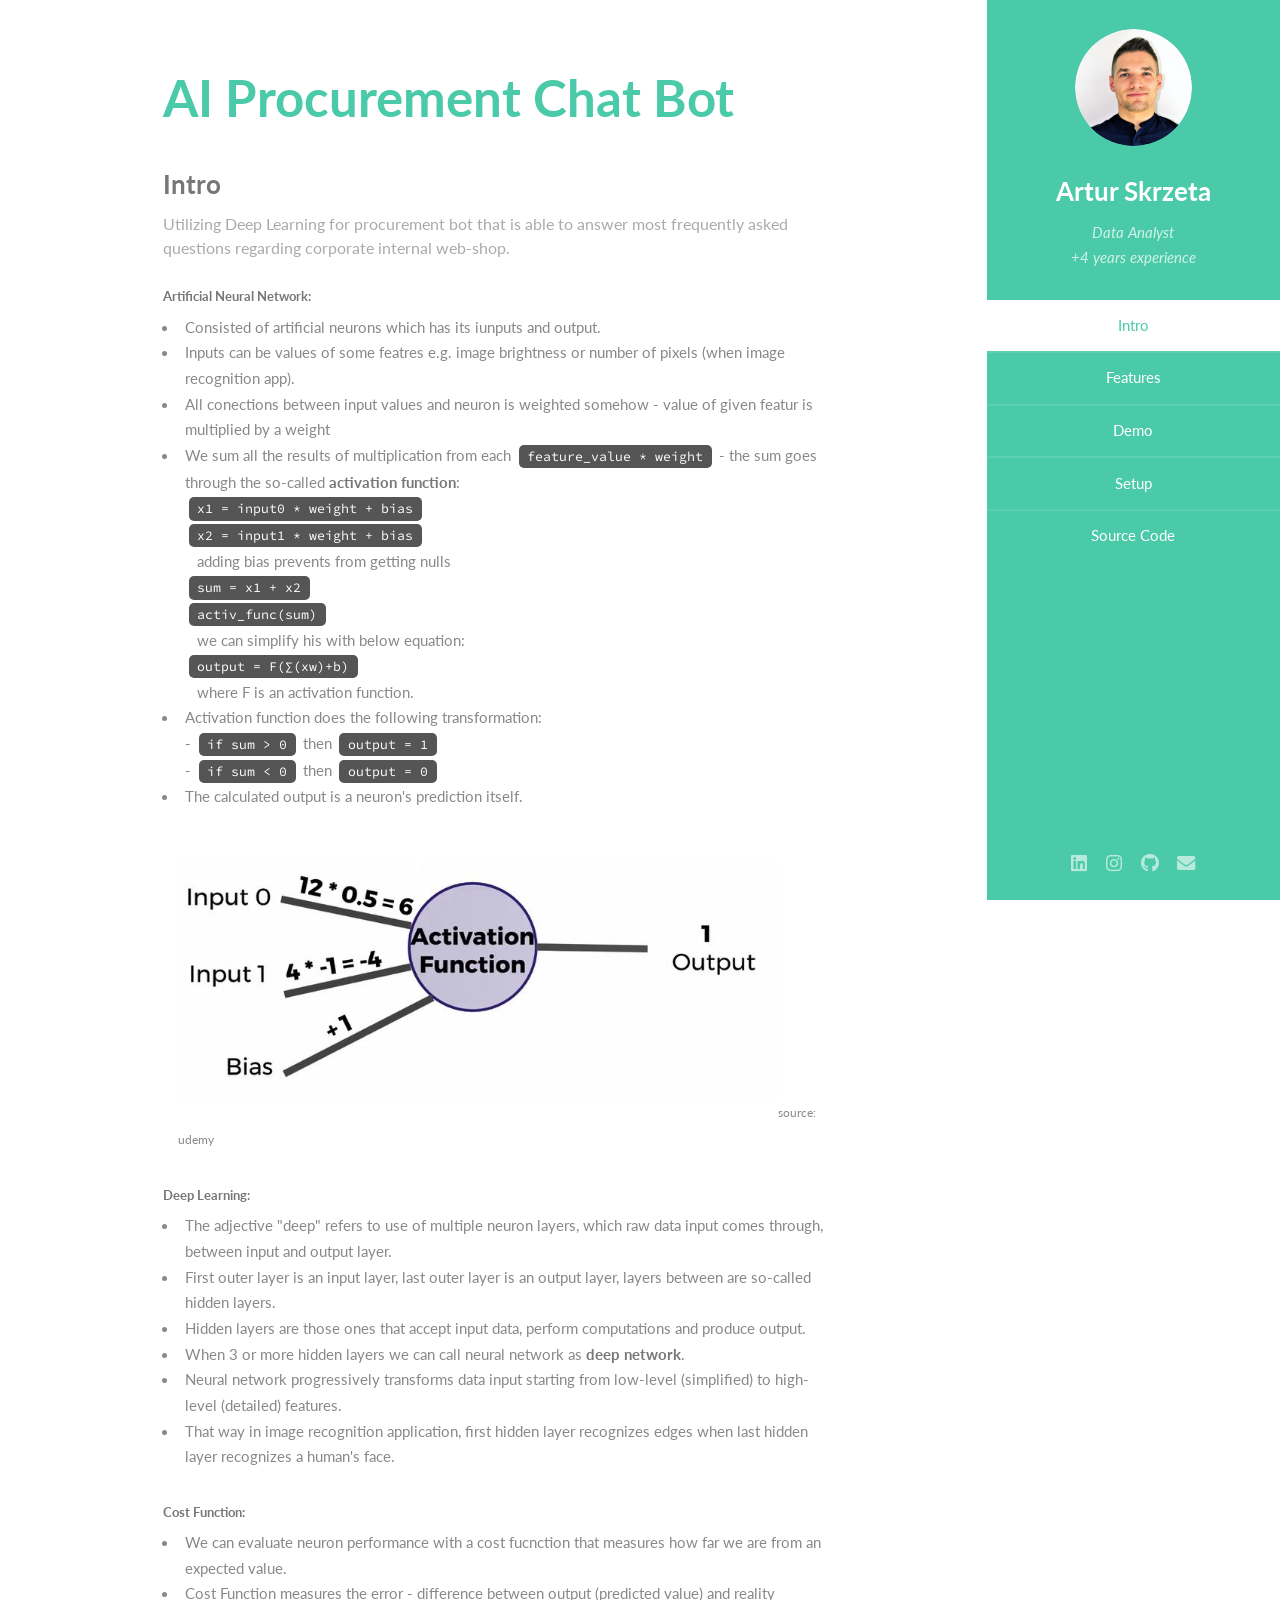
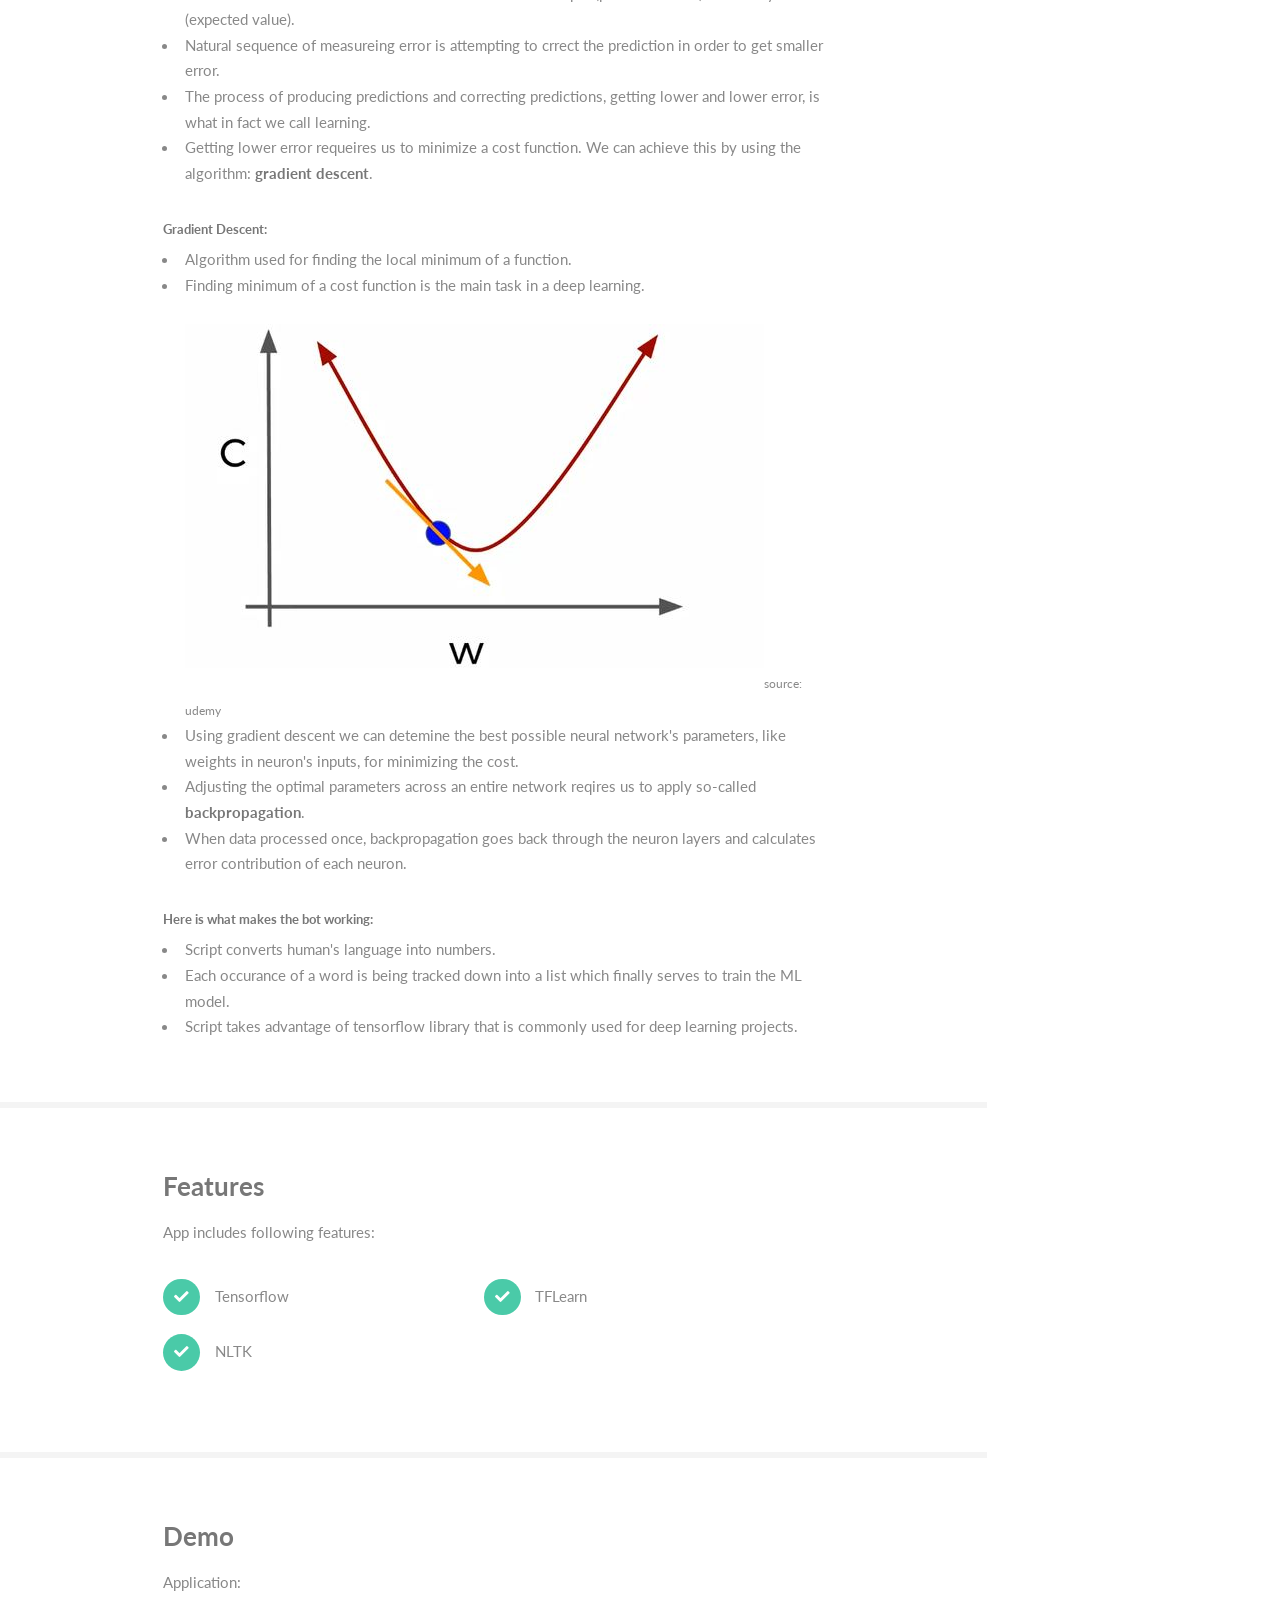
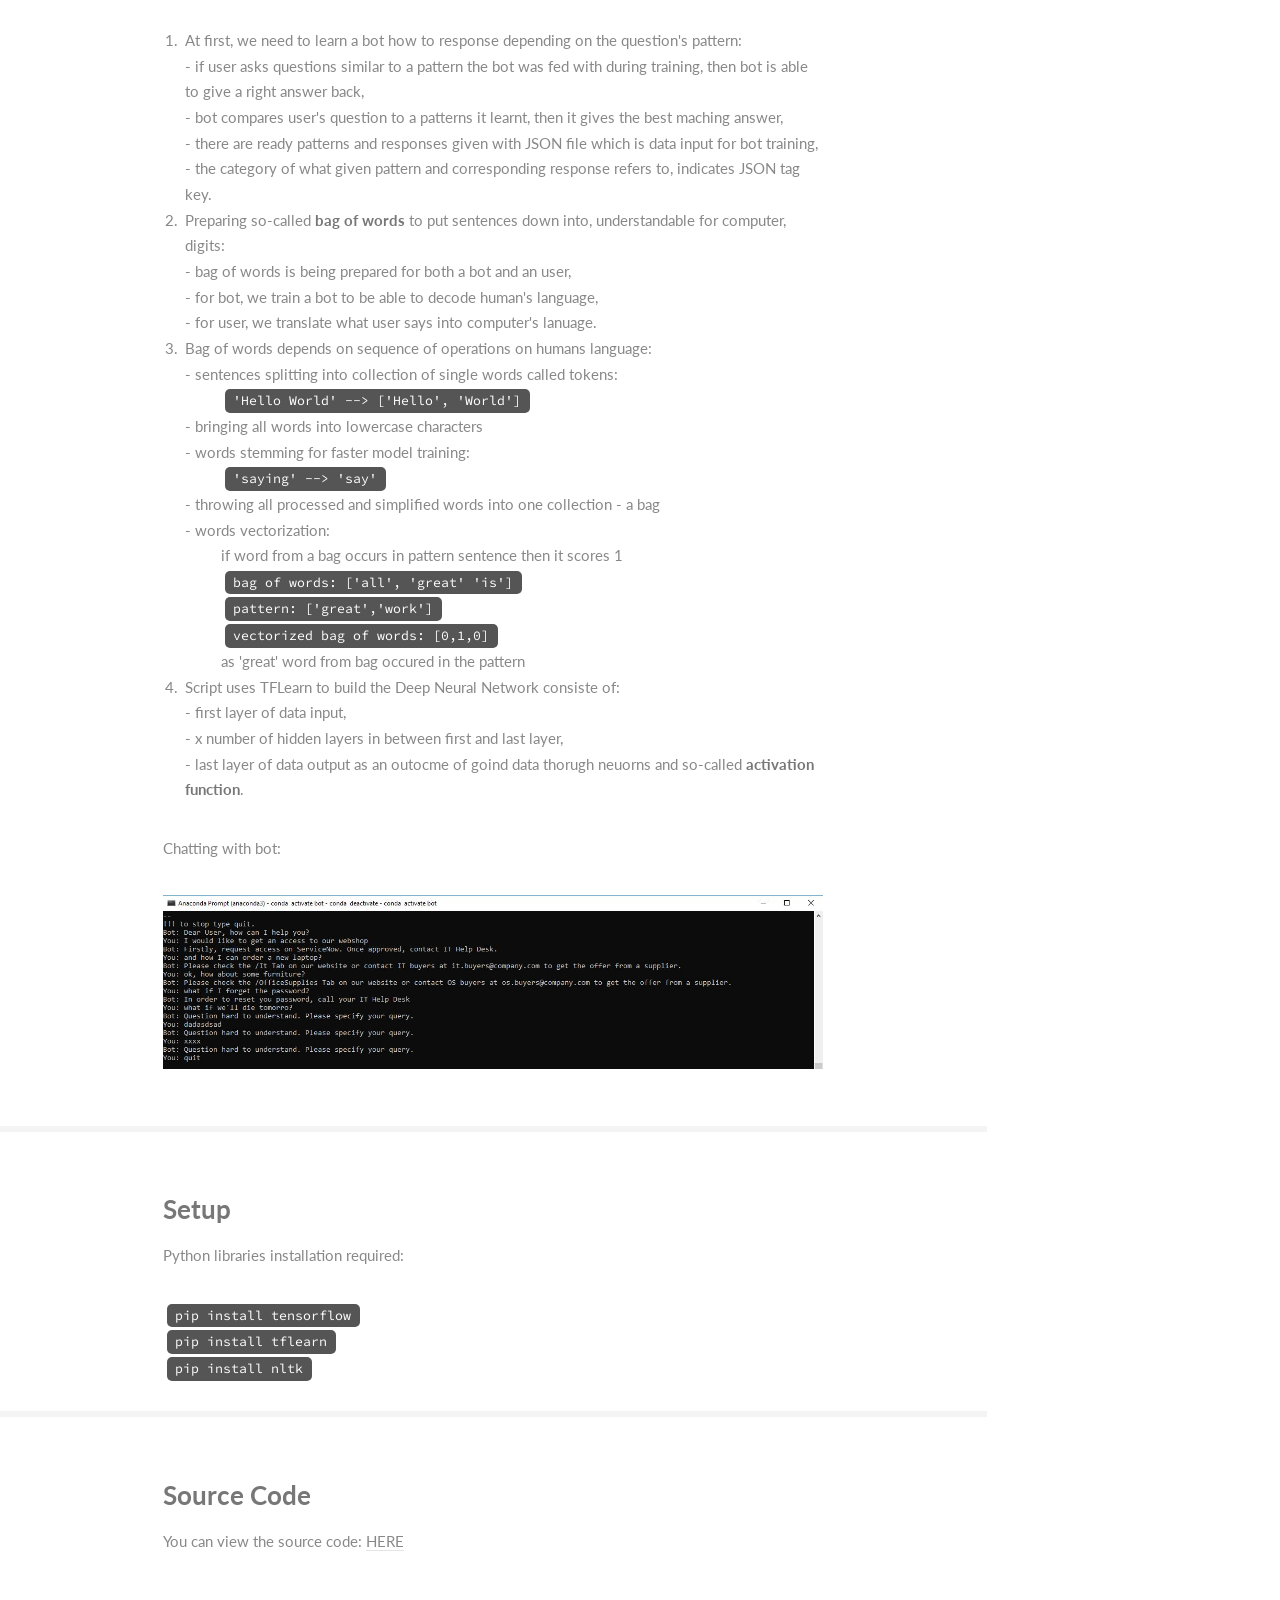
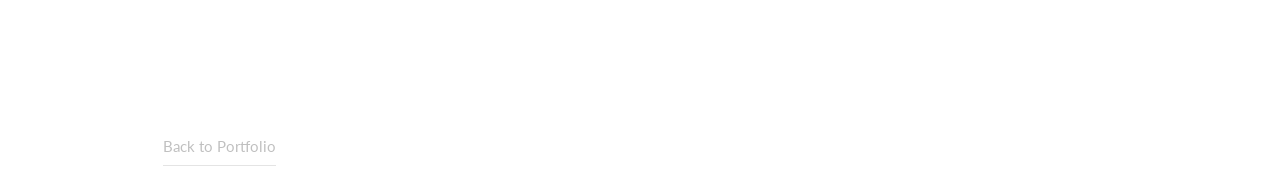
==== commit 6859ae59: "Add files via upload" ====
--- a/index.html
+++ b/index.html
@@ -106,7 +106,7 @@
 											</li>
 											<li>Using gradient descent we can detemine the best possible neural network's parameters, like weights in neuron's inputs, for minimizing the cost.</li>
 											<li>Adjusting the optimal parameters across an entire network reqires us to apply so-called <b>backpropagation</b>.</li>
-											<li>When data processed once, backpropagation goes back through the neuron layers and calculate error contribution of each neuron.</li>
+											<li>When data processed once, backpropagation goes back through the neuron layers and calculates error contribution of each neuron.</li>
 										</ul>
 
 										<h5>Here is what makes the bot working:</h5>
@@ -191,11 +191,9 @@
 								<div class="container">
 									<h3>Setup</h3>
 									<p>Python libraries installation required:</p>
-									<ul>
-										<li>pip install tensorflow</li>
-										<li>pip install tflearn</li>
-										<li>pip install nltk</li>
-									</ul>
+									<code>pip install tensorflow</code><br>
+									<code>pip install tflearn</code><br>
+									<code>pip install nltk</code>
 								</div>
 							</section>
 
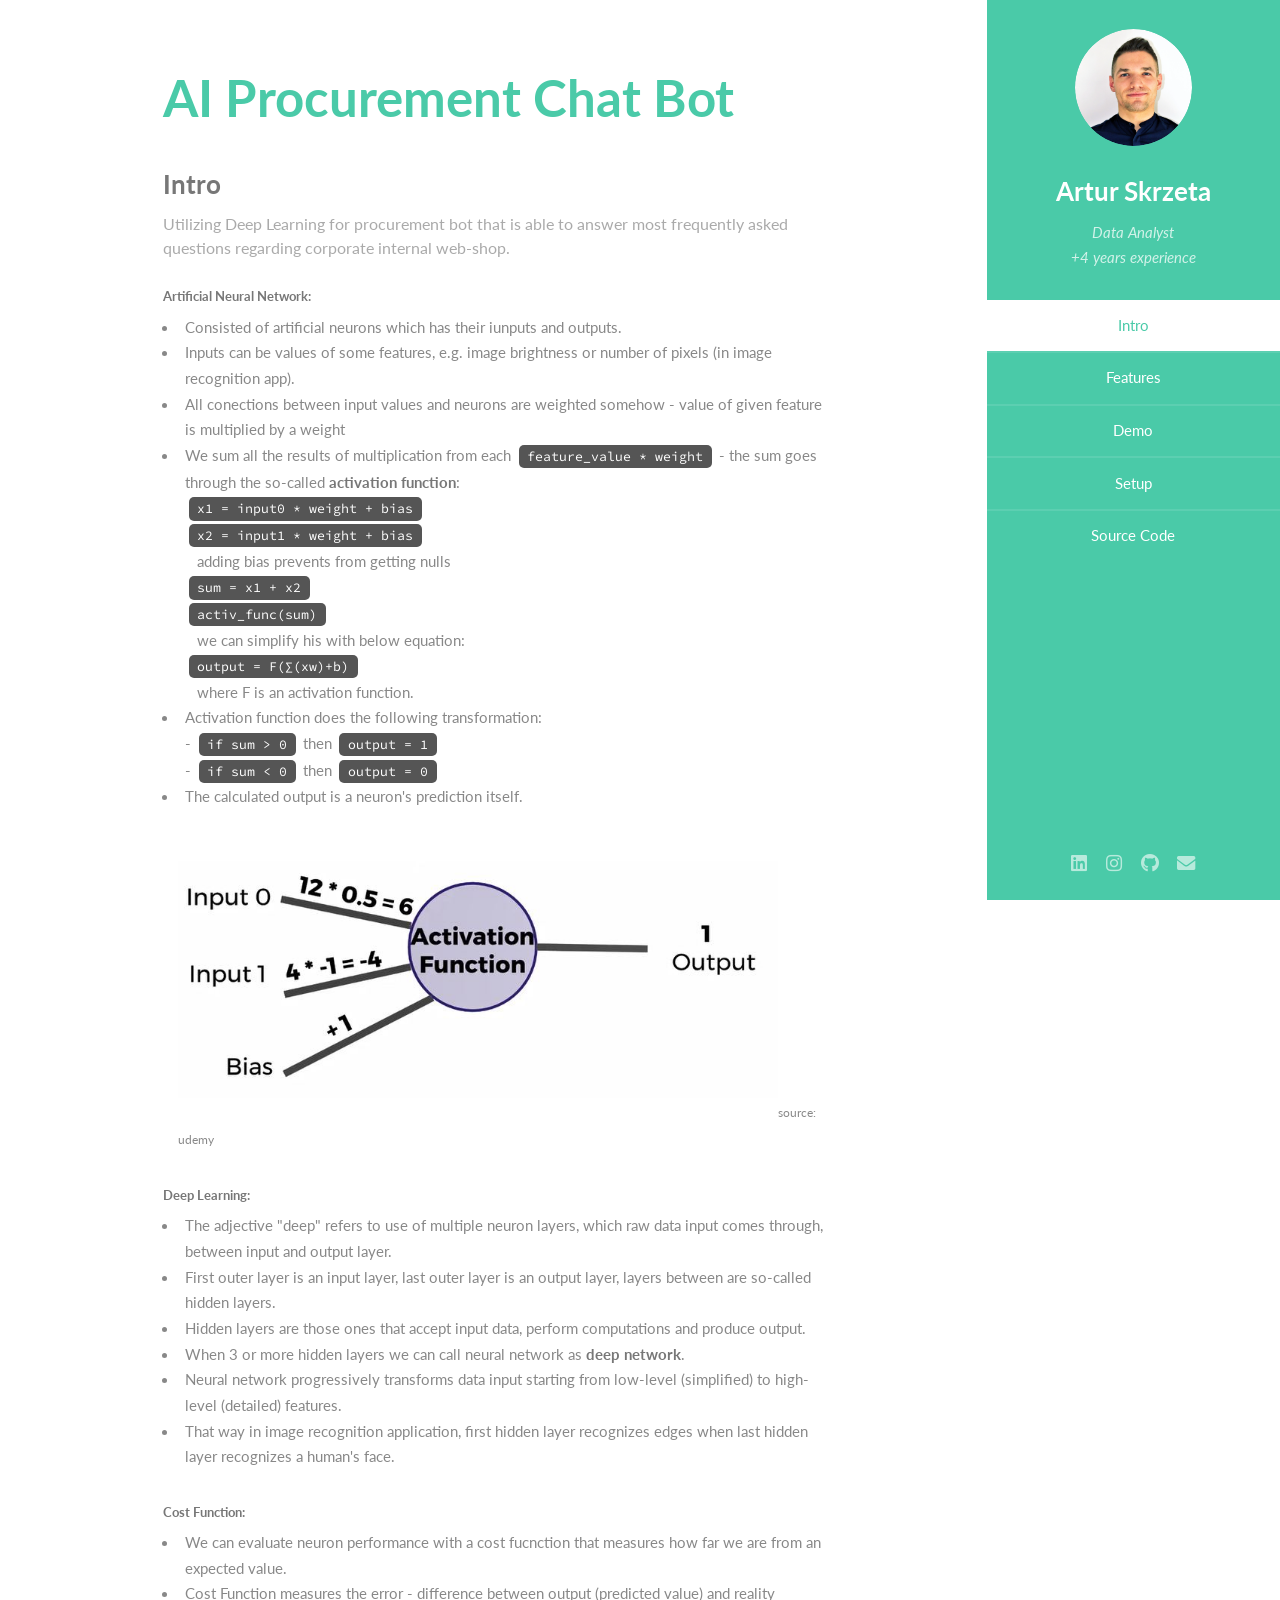
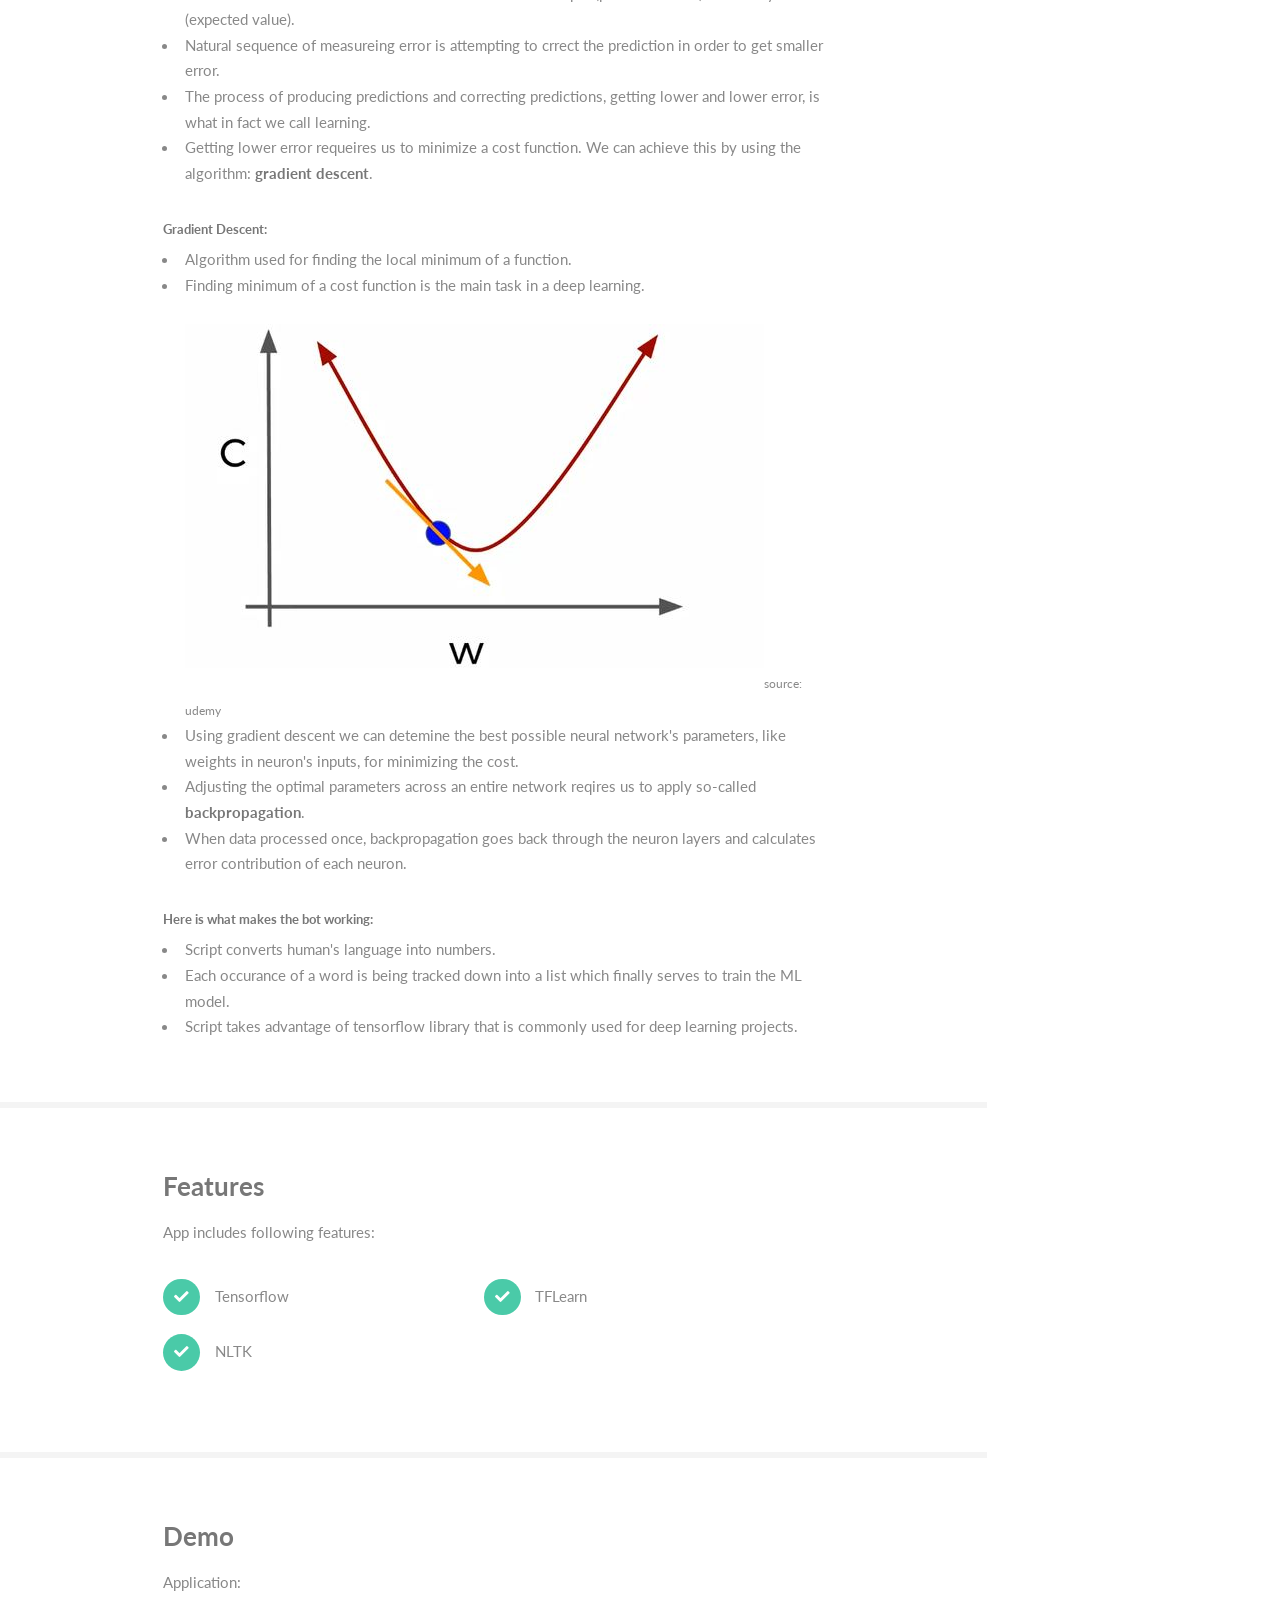
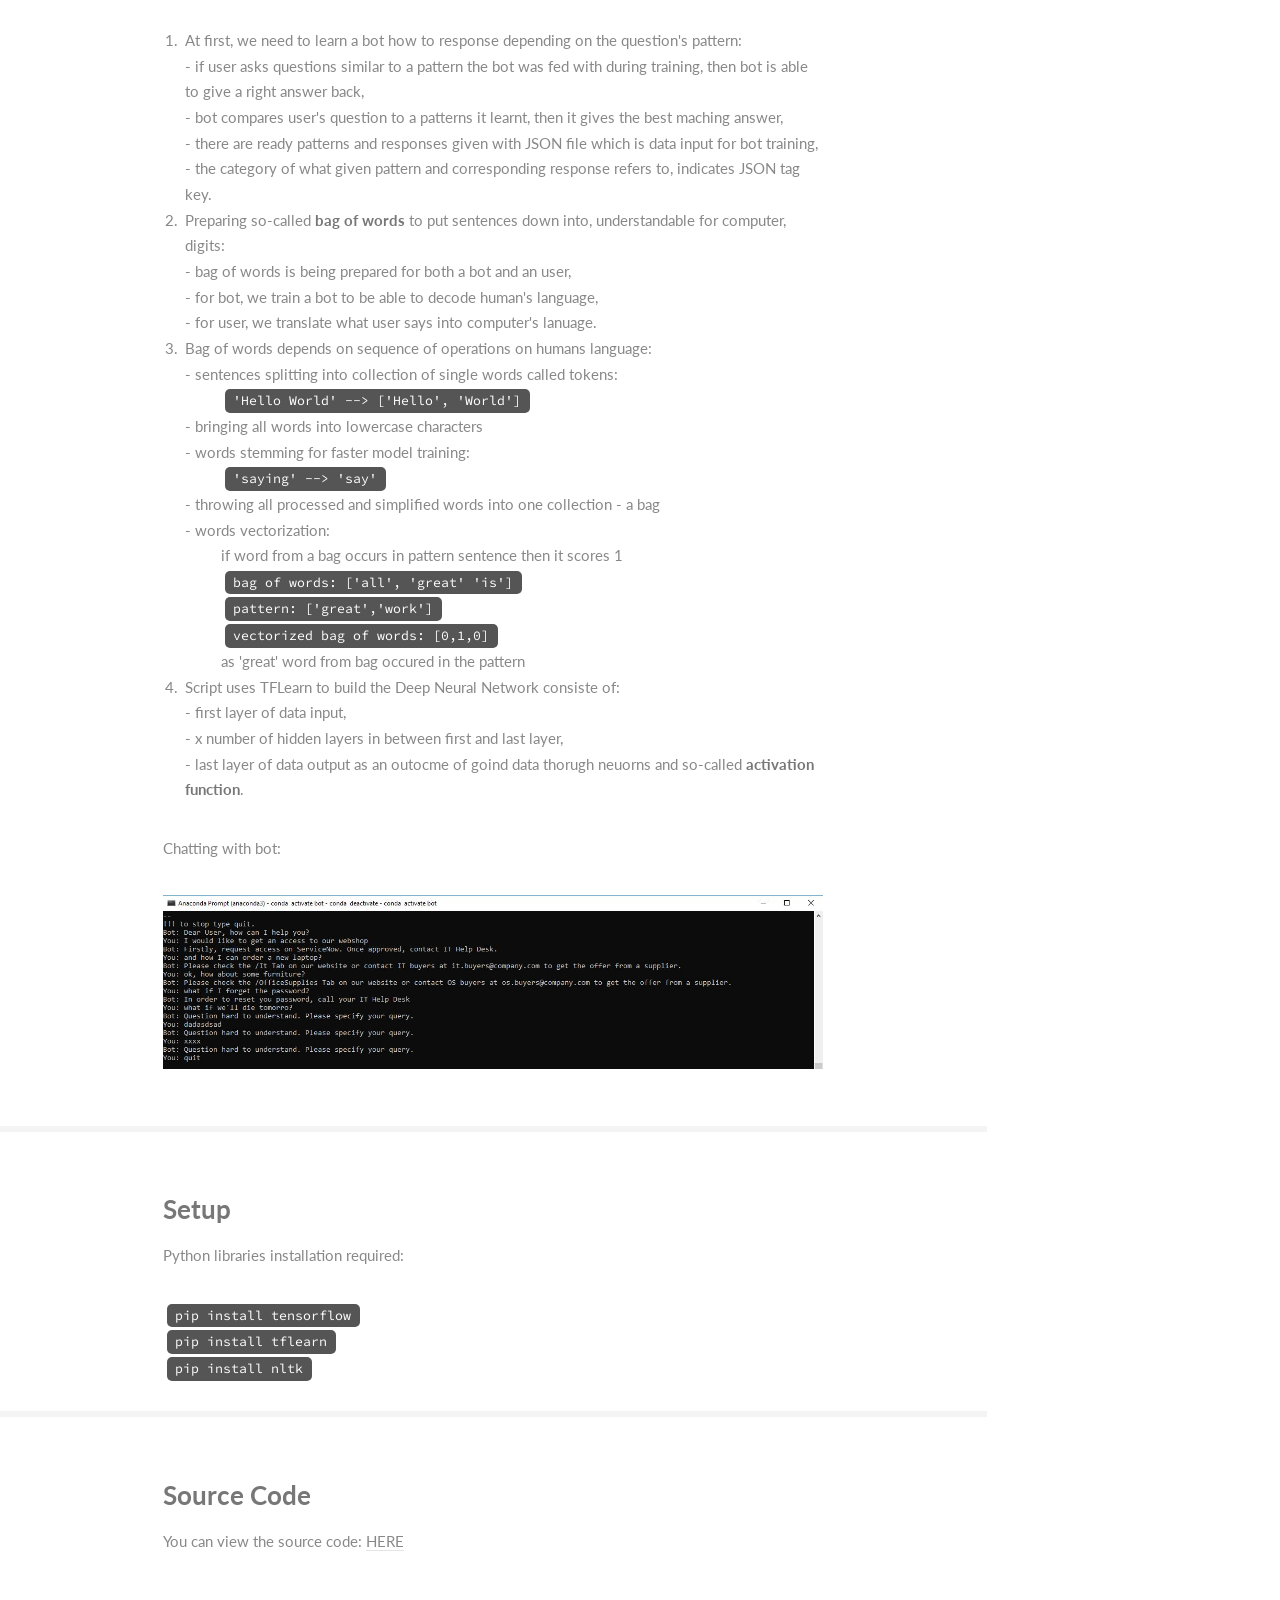
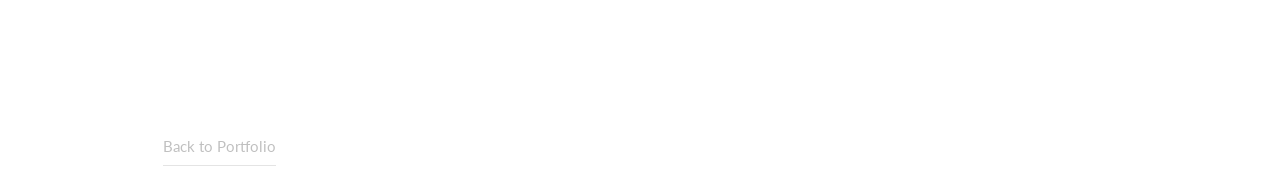
==== commit 7926f25d: "Add files via upload" ====
--- a/index.html
+++ b/index.html
@@ -52,9 +52,9 @@
 
 										<h5>Artificial Neural Network:</h5>
 										<ul>
-											<li>Consisted of artificial neurons which has its iunputs and output.</li>
-											<li>Inputs can be values of some featres e.g. image brightness or number of pixels (when image recognition app).</li>
-											<li>All conections between input values and neuron is weighted somehow - value of given featur is multiplied by a weight</li>
+											<li>Consisted of artificial neurons which has their iunputs and outputs.</li>
+											<li>Inputs can be values of some features, e.g. image brightness or number of pixels (in image recognition app).</li>
+											<li>All conections between input values and neurons are weighted somehow - value of given feature is multiplied by a weight</li>
 											<li>We sum all the results of multiplication from each <code>feature_value * weight</code> - the sum goes through the so-called <b>activation function</b>:
 												<br>
 												<code>x1 = input0 * weight + bias</code><br>
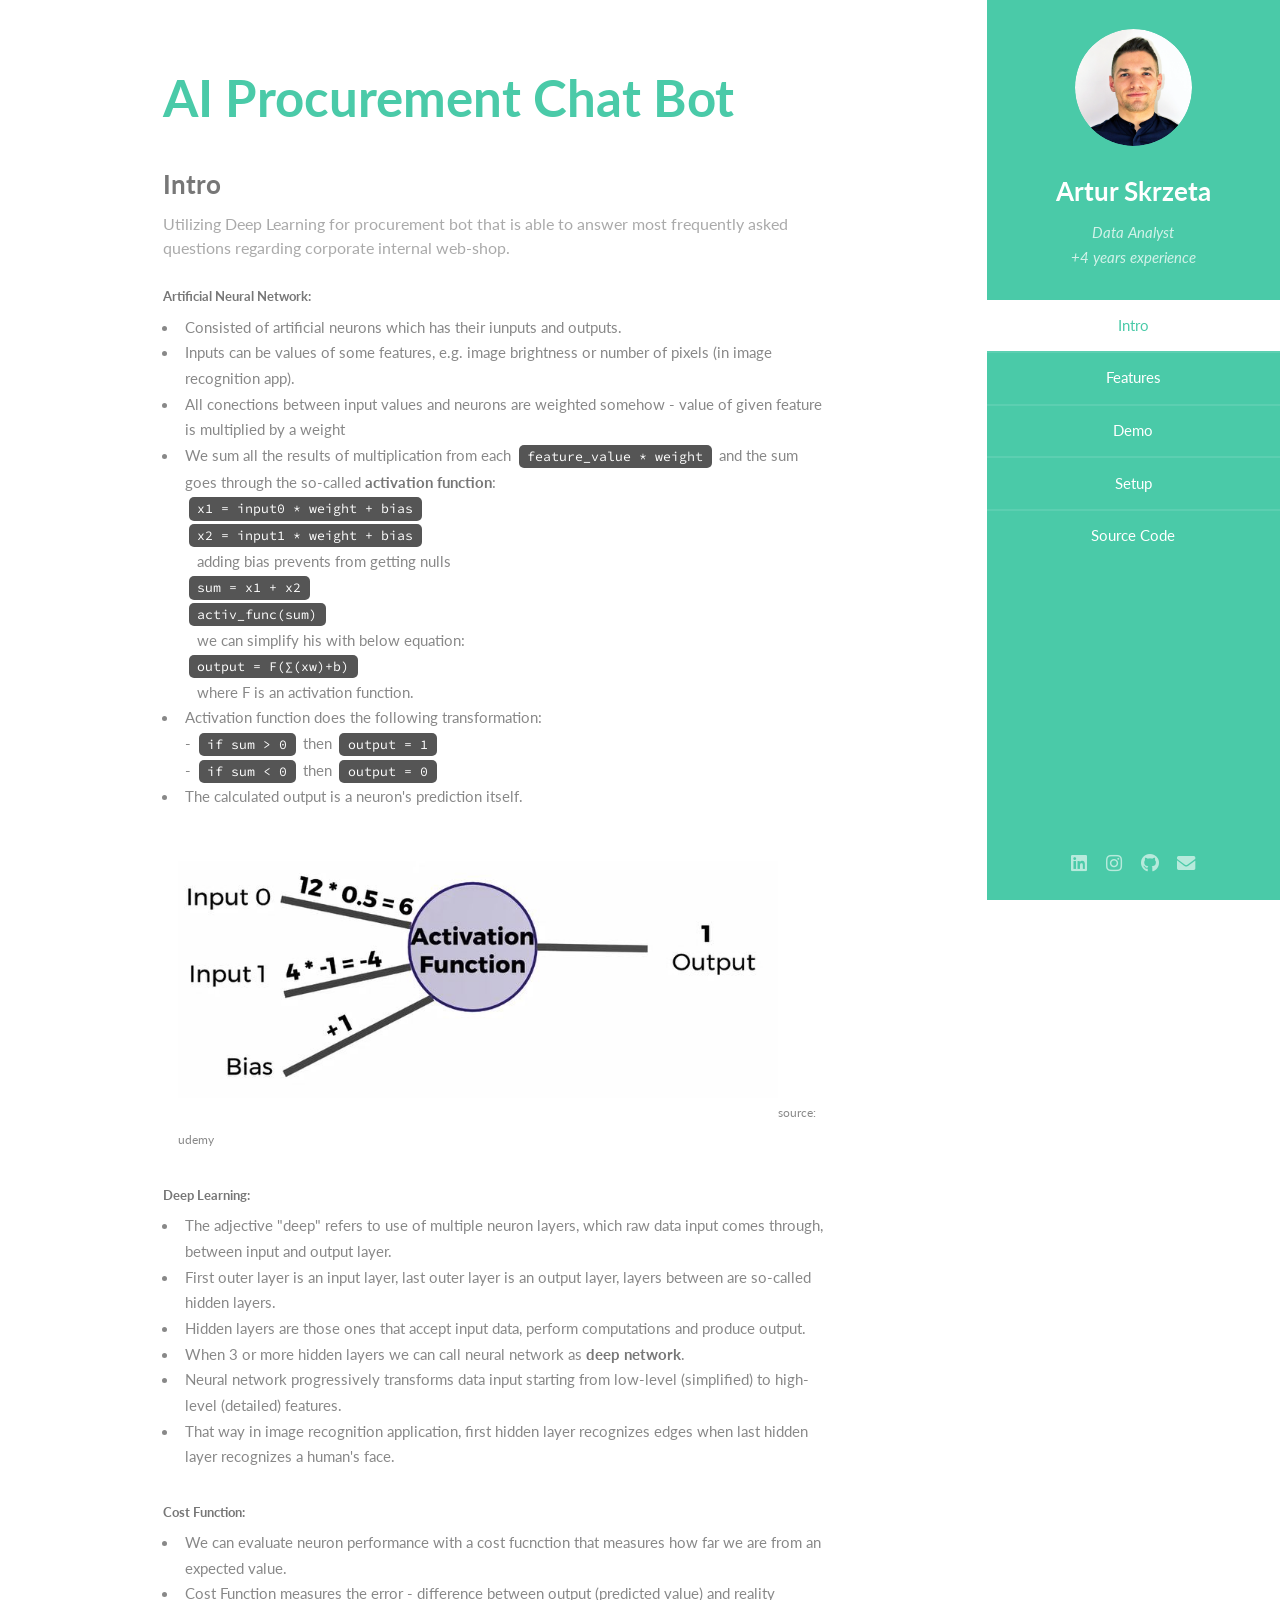
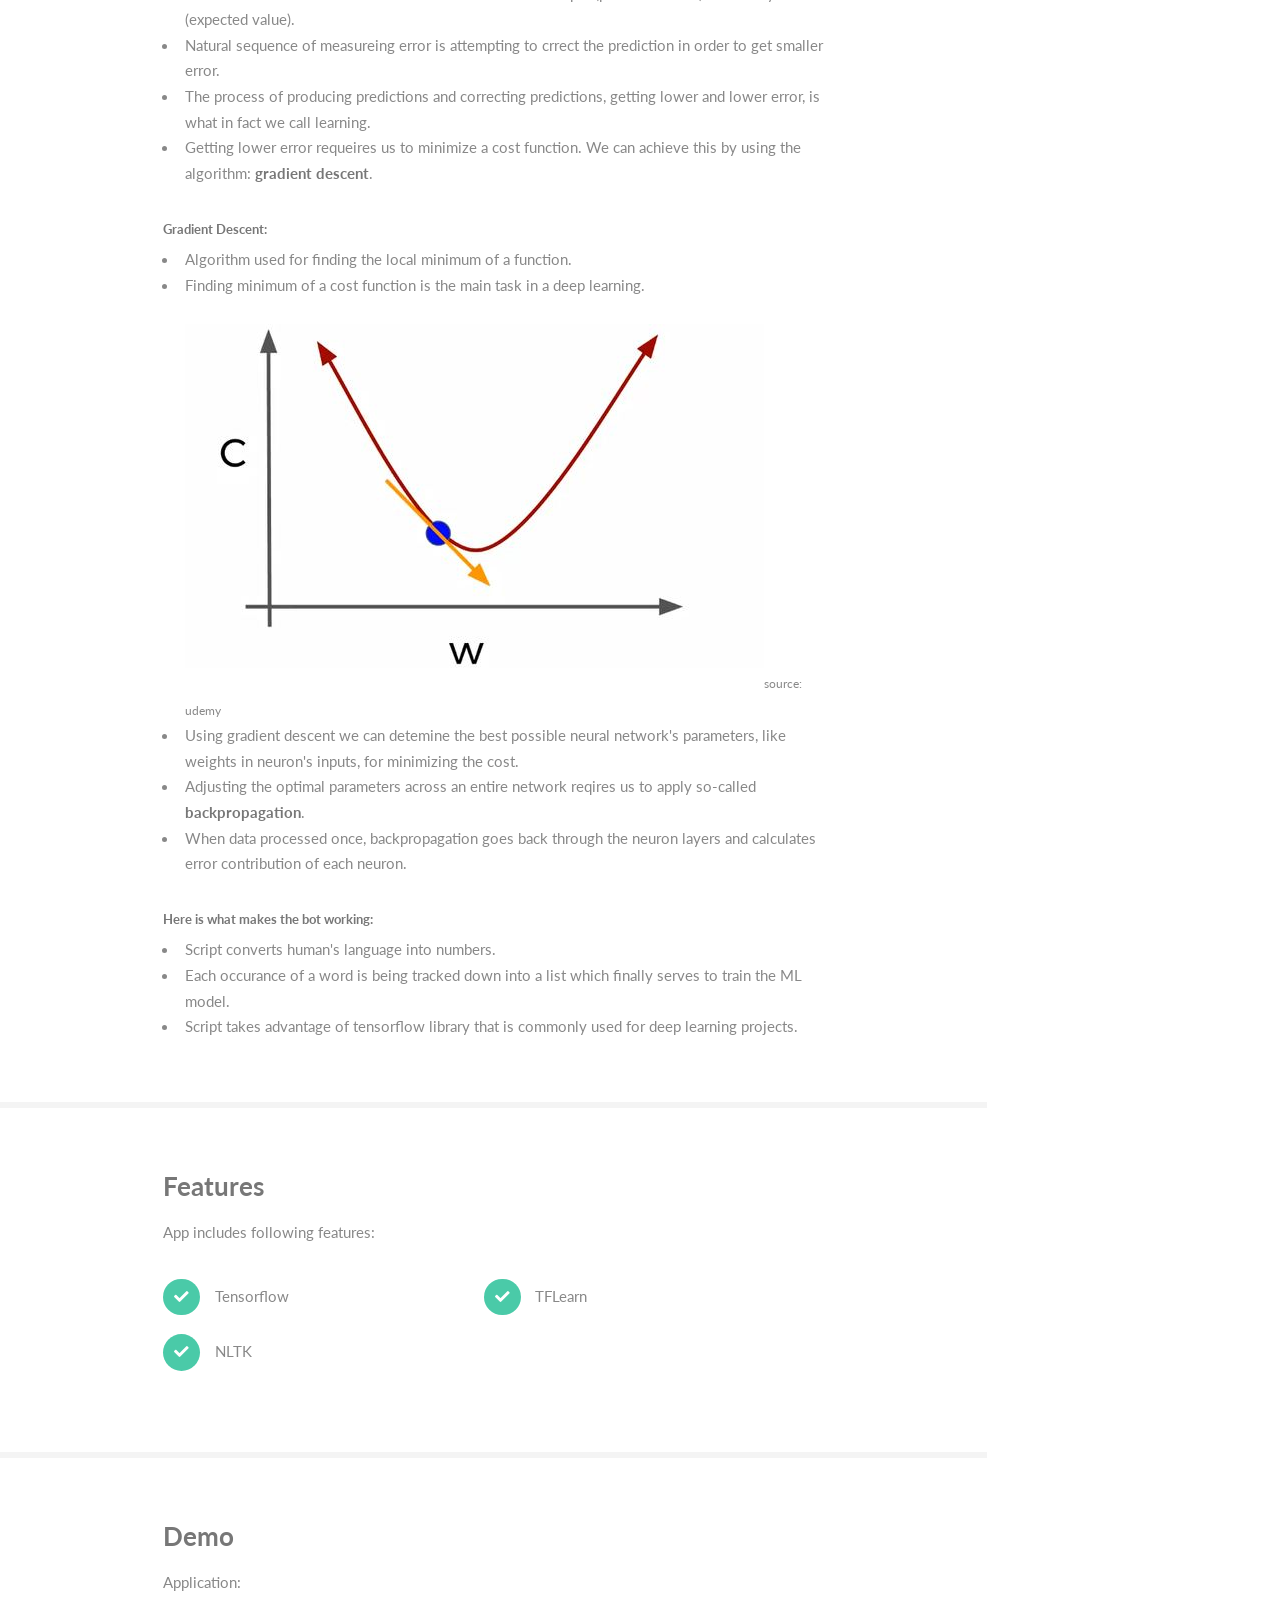
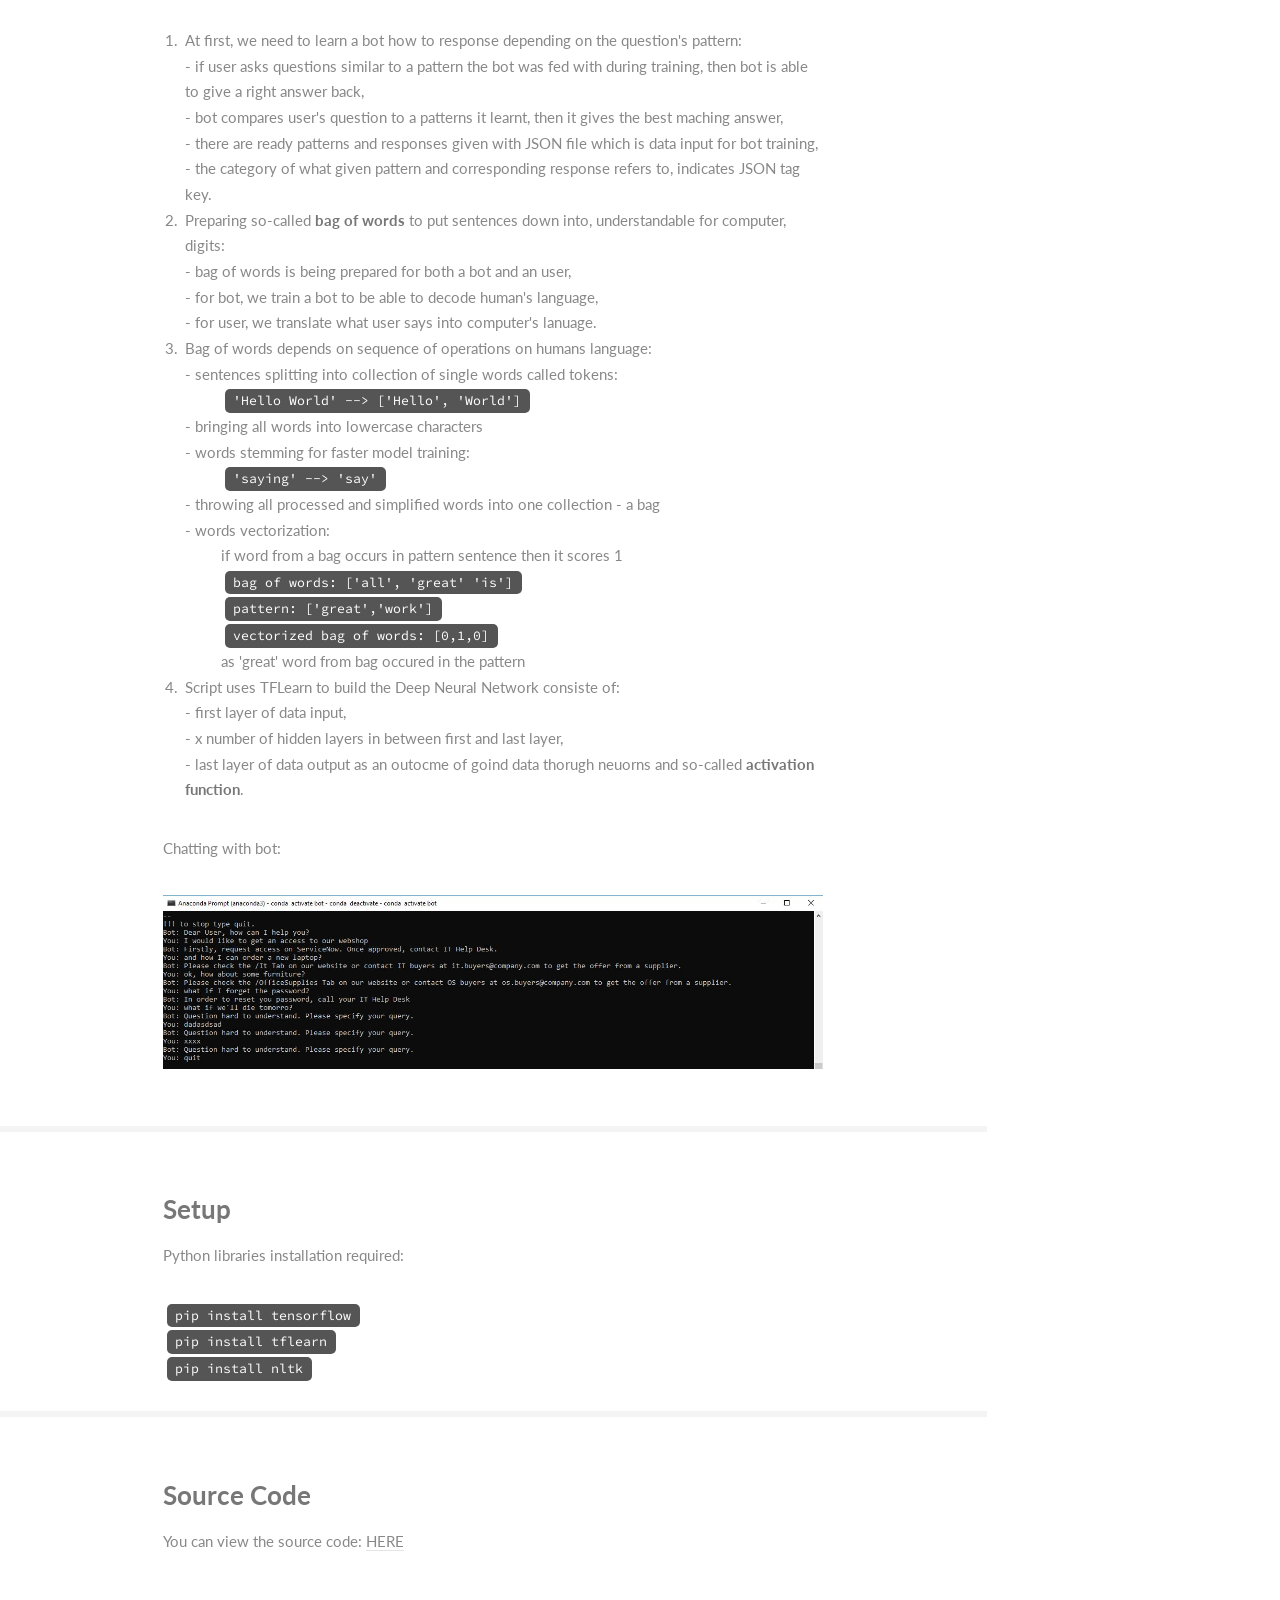
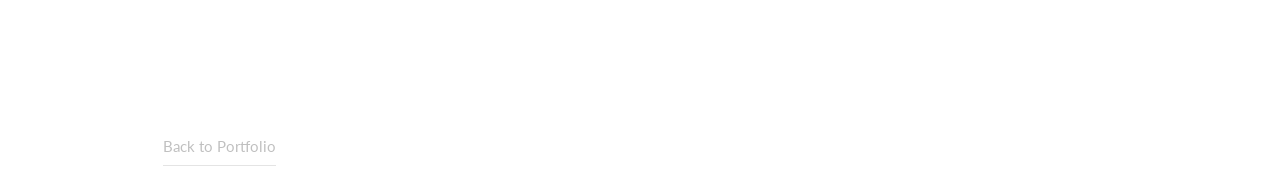
==== commit cd5766c0: "Add files via upload" ====
--- a/index.html
+++ b/index.html
@@ -55,7 +55,7 @@
 											<li>Consisted of artificial neurons which has their iunputs and outputs.</li>
 											<li>Inputs can be values of some features, e.g. image brightness or number of pixels (in image recognition app).</li>
 											<li>All conections between input values and neurons are weighted somehow - value of given feature is multiplied by a weight</li>
-											<li>We sum all the results of multiplication from each <code>feature_value * weight</code> - the sum goes through the so-called <b>activation function</b>:
+											<li>We sum all the results of multiplication from each <code>feature_value * weight</code> and the sum goes through the so-called <b>activation function</b>:
 												<br>
 												<code>x1 = input0 * weight + bias</code><br>
 												<code>x2 = input1 * weight + bias</code><br>&nbsp&nbsp
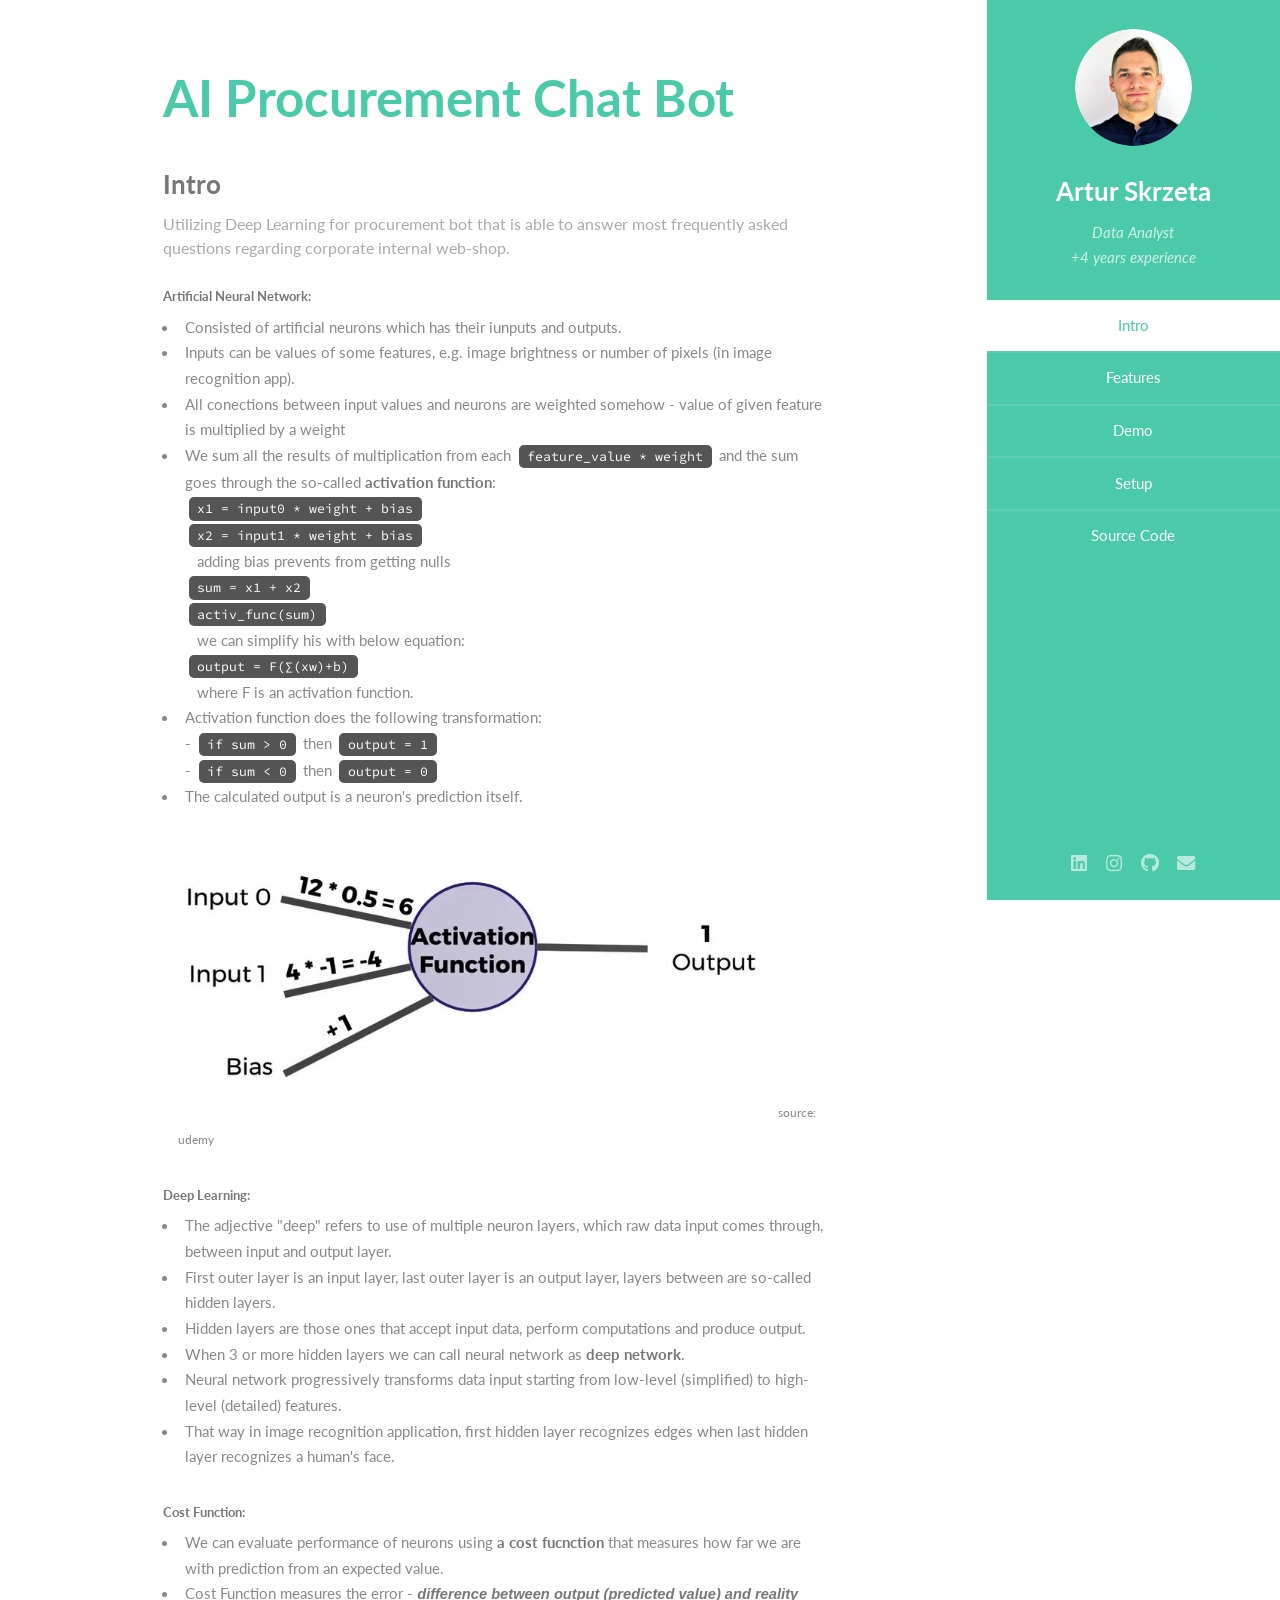
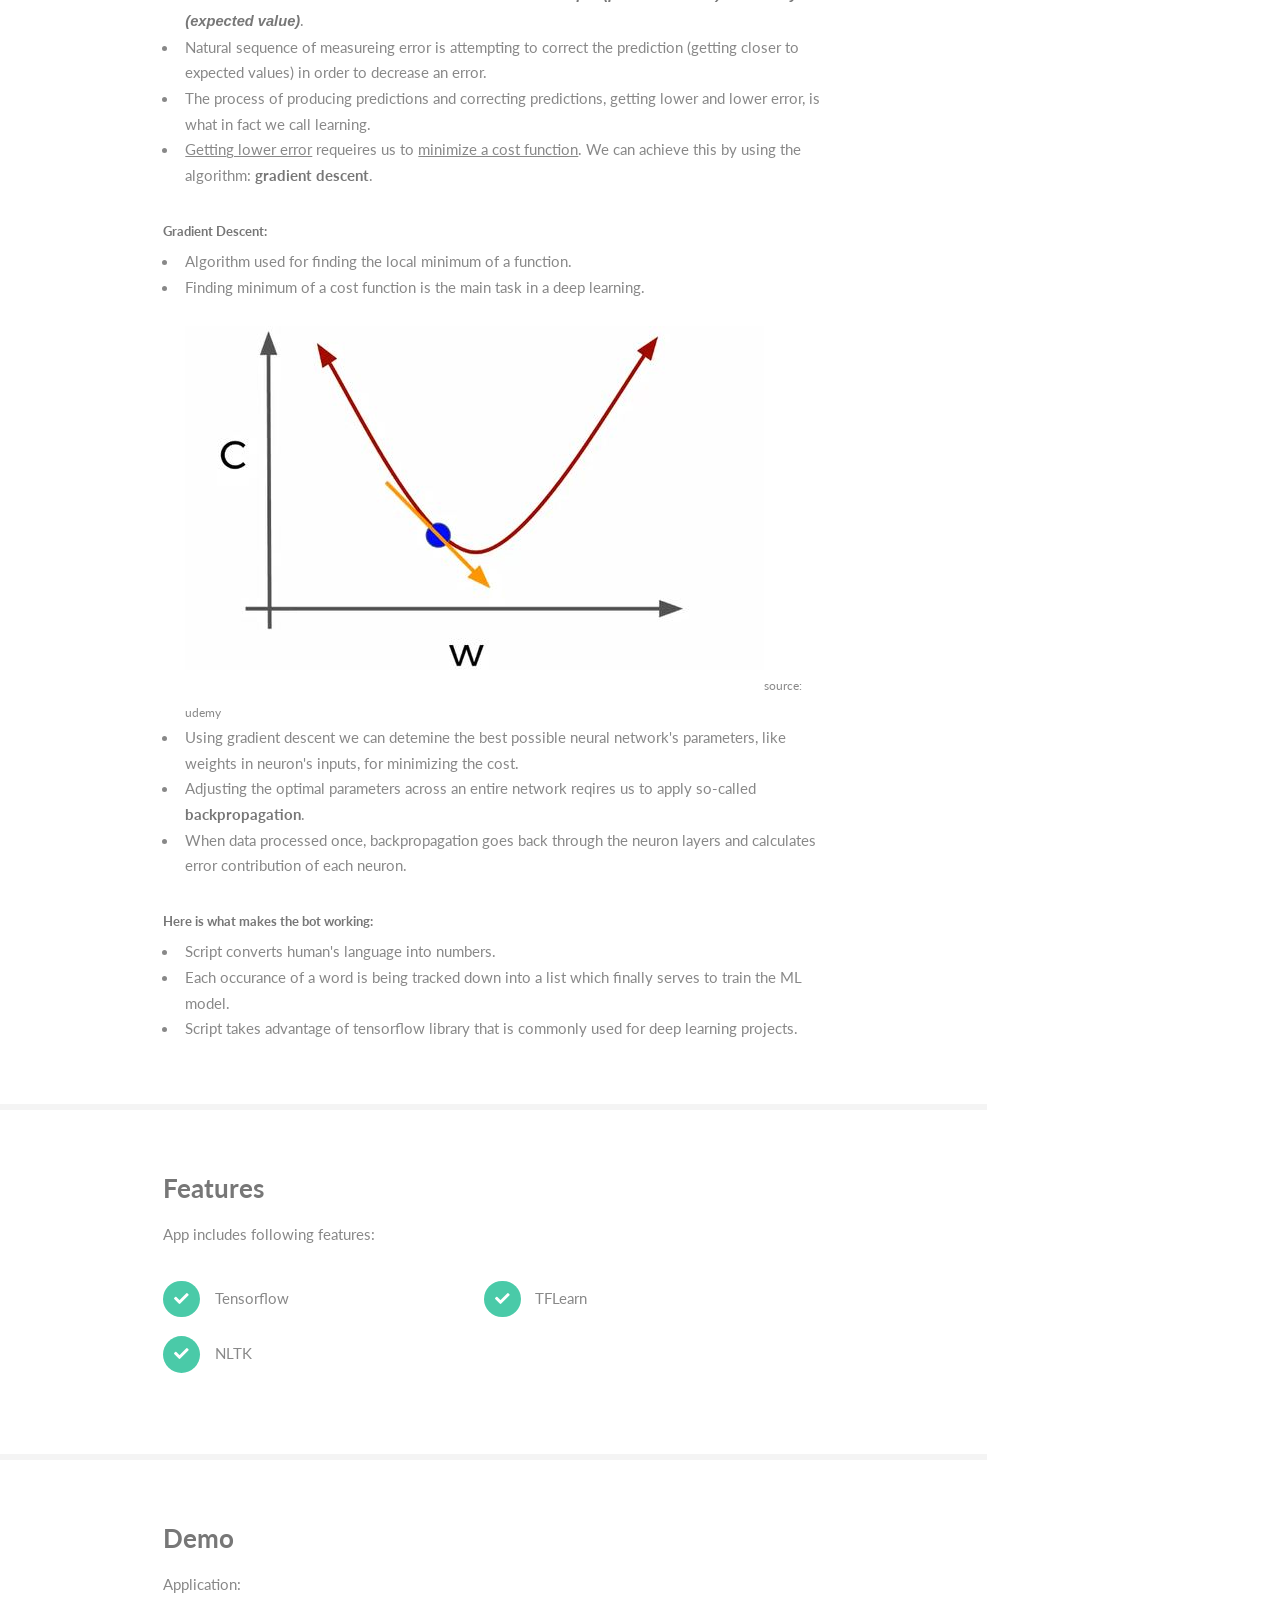
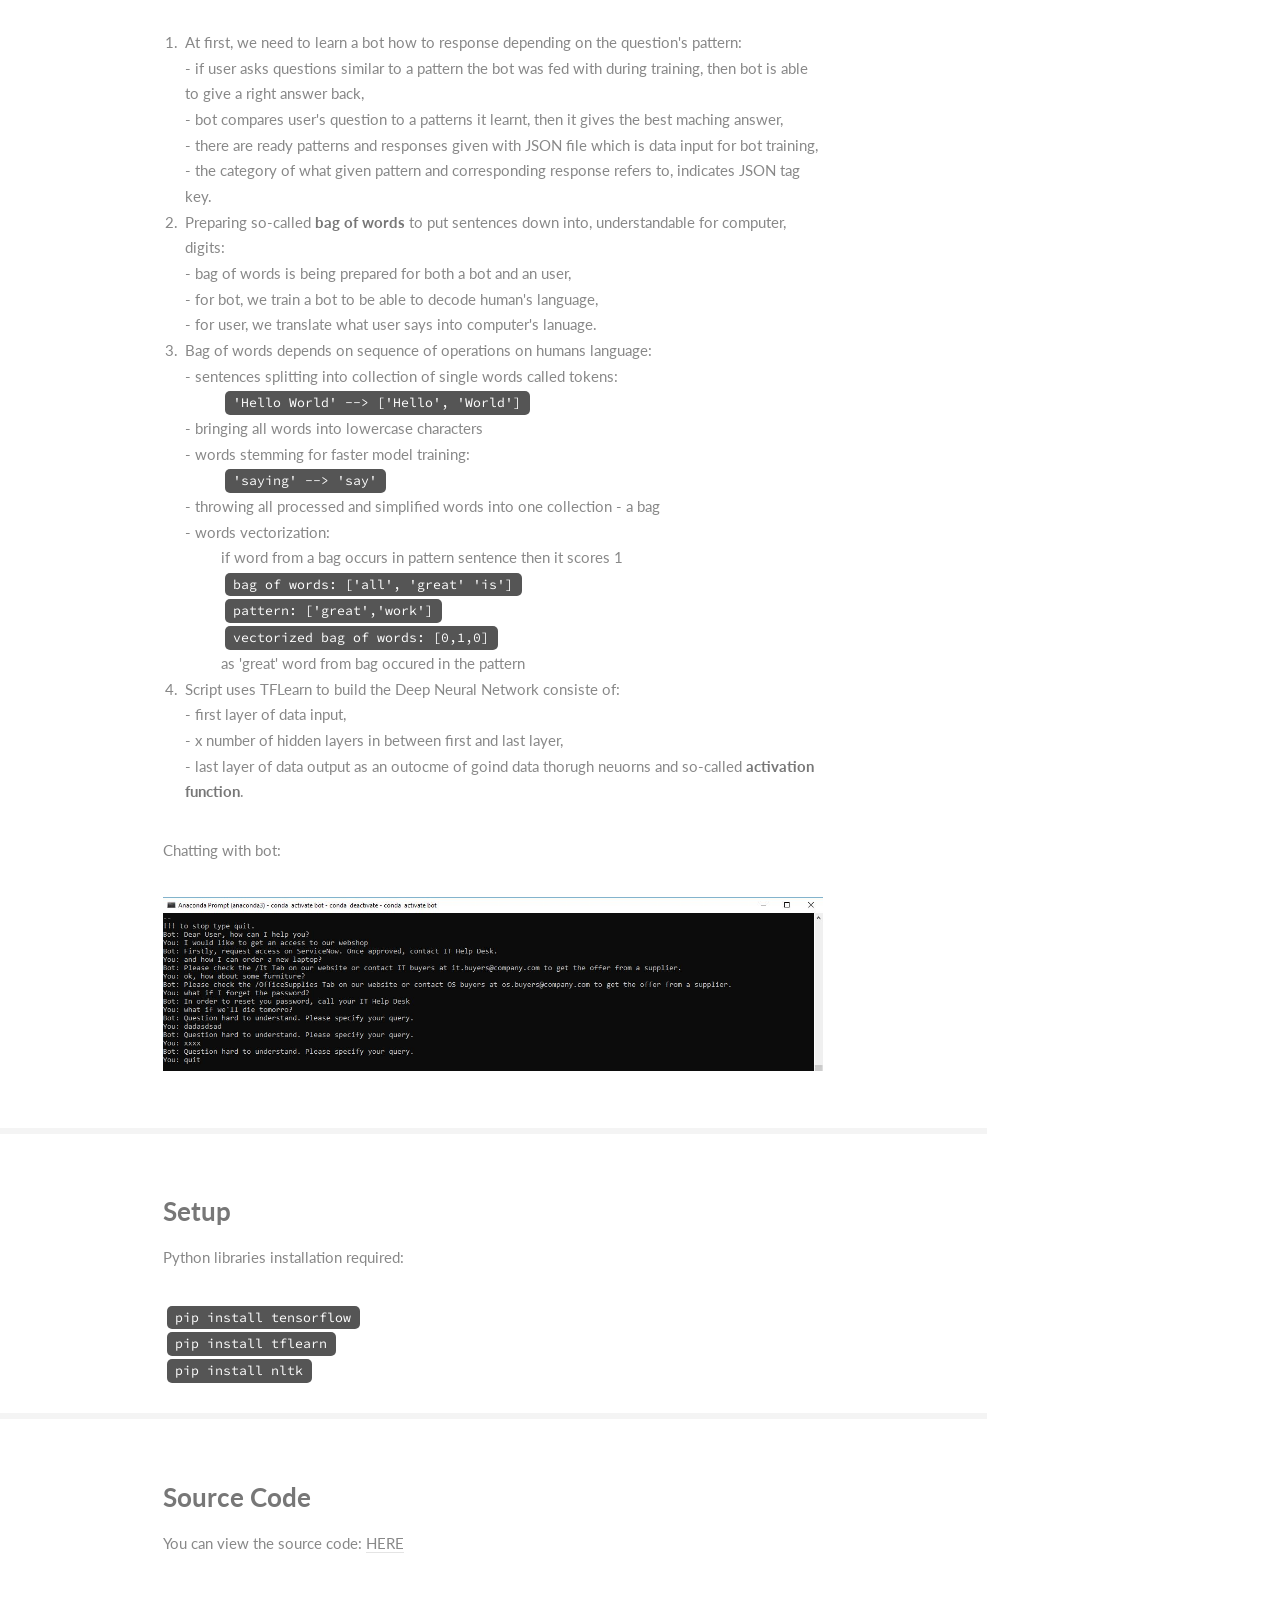
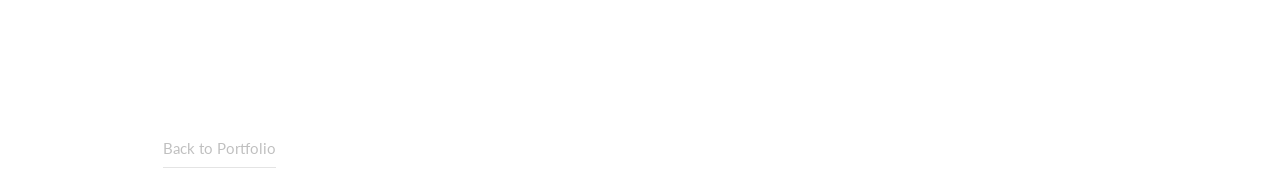
==== commit ff71cbd1: "Add files via upload" ====
--- a/index.html
+++ b/index.html
@@ -89,11 +89,11 @@
 
 										<h5>Cost Function:</h5>
 										<ul>
-											<li>We can evaluate neuron performance with a cost fucnction that measures how far we are from an expected value.</li>
-											<li>Cost Function measures the error - difference between output (predicted value) and reality (expected value).</li>
-											<li>Natural sequence of measureing error is attempting to crrect the prediction in order to get smaller error.</li>
+											<li>We can evaluate performance of neurons using <b>a cost fucnction</b> that measures how far we are with prediction from an expected value.</li>
+											<li>Cost Function measures the error - <b><i>difference between output (predicted value) and reality (expected value)</b></i>.</li>
+											<li>Natural sequence of measureing error is attempting to correct the prediction (getting closer to expected values) in order to decrease an error.</li>
 											<li>The process of producing predictions and correcting predictions, getting lower and lower error, is what in fact we call learning.</li>
-											<li>Getting lower error requeires us to minimize a cost function. We can achieve this by using the algorithm: <b>gradient descent</b>.</li>
+											<li><u>Getting lower error</u> requeires us to <u>minimize a cost function</u>. We can achieve this by using the algorithm: <b>gradient descent</b>.</li>
 										</ul>
 
 										<h5>Gradient Descent:</h5>
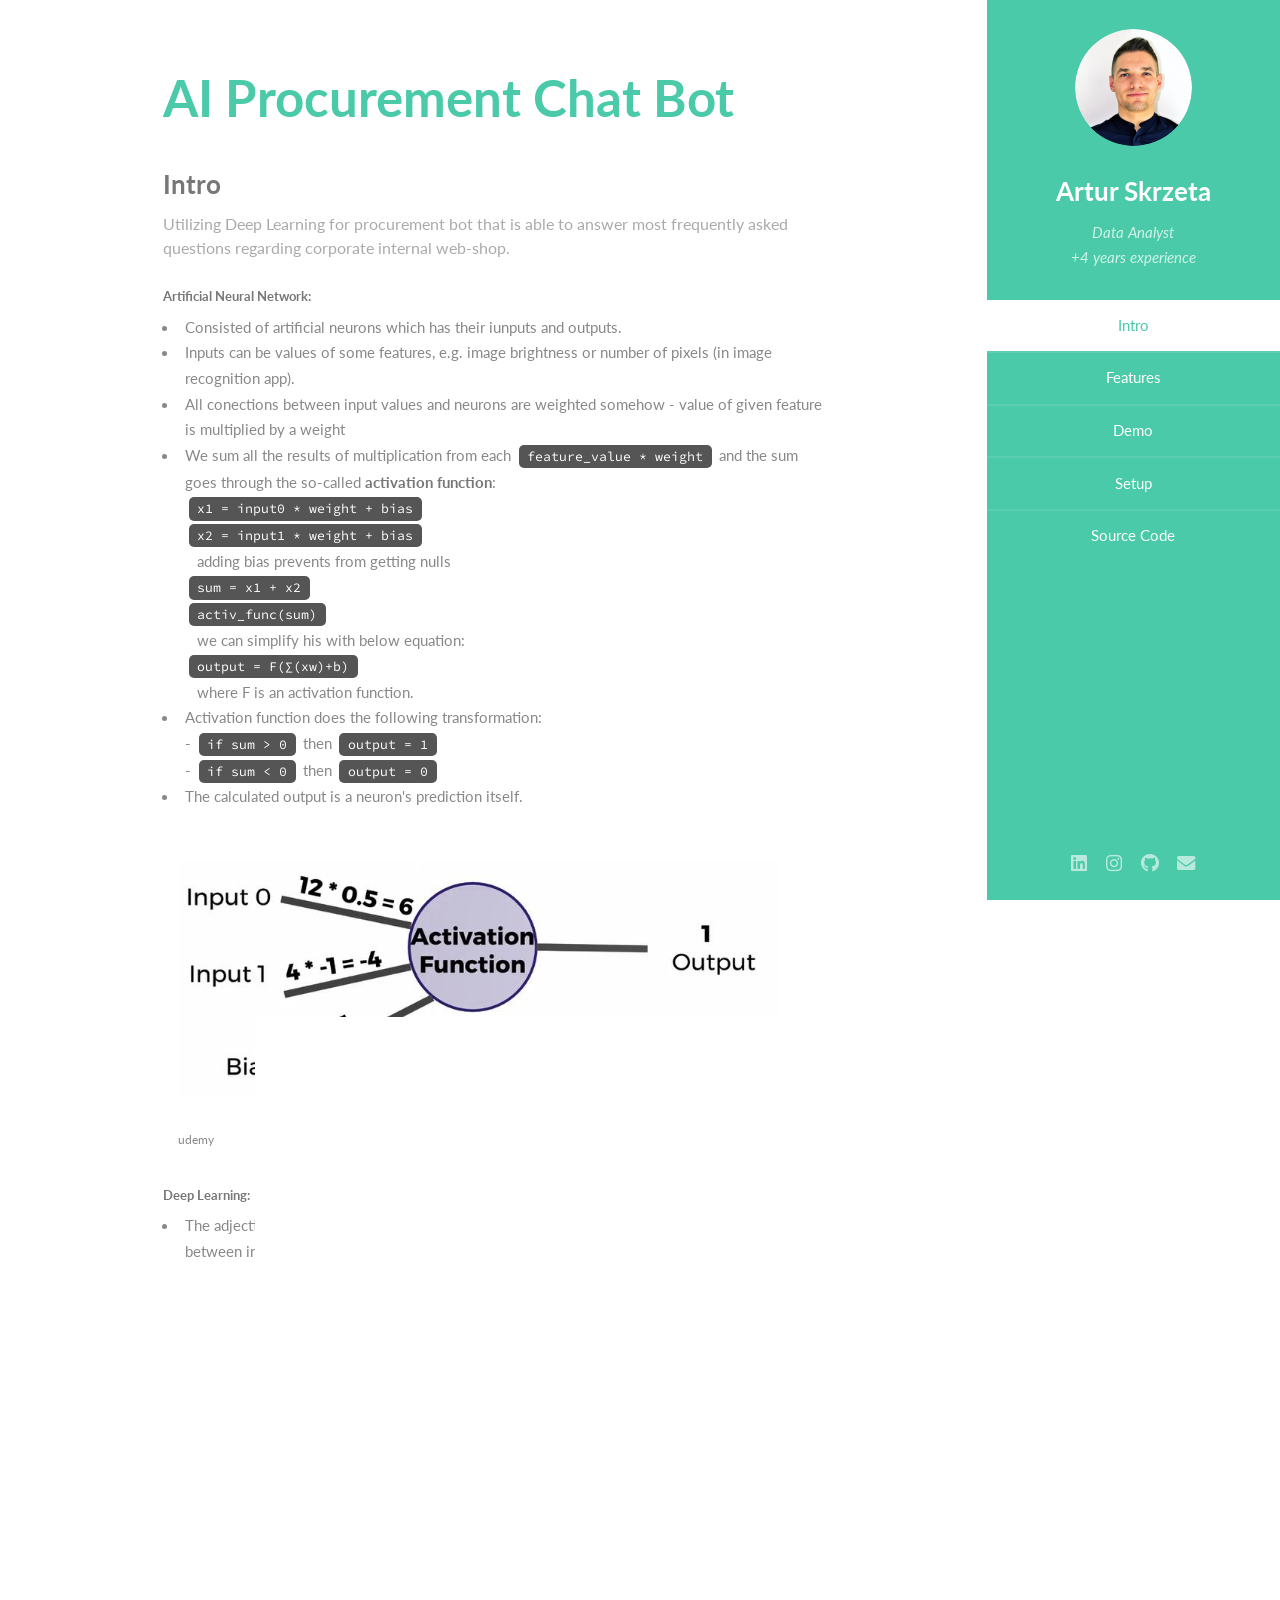
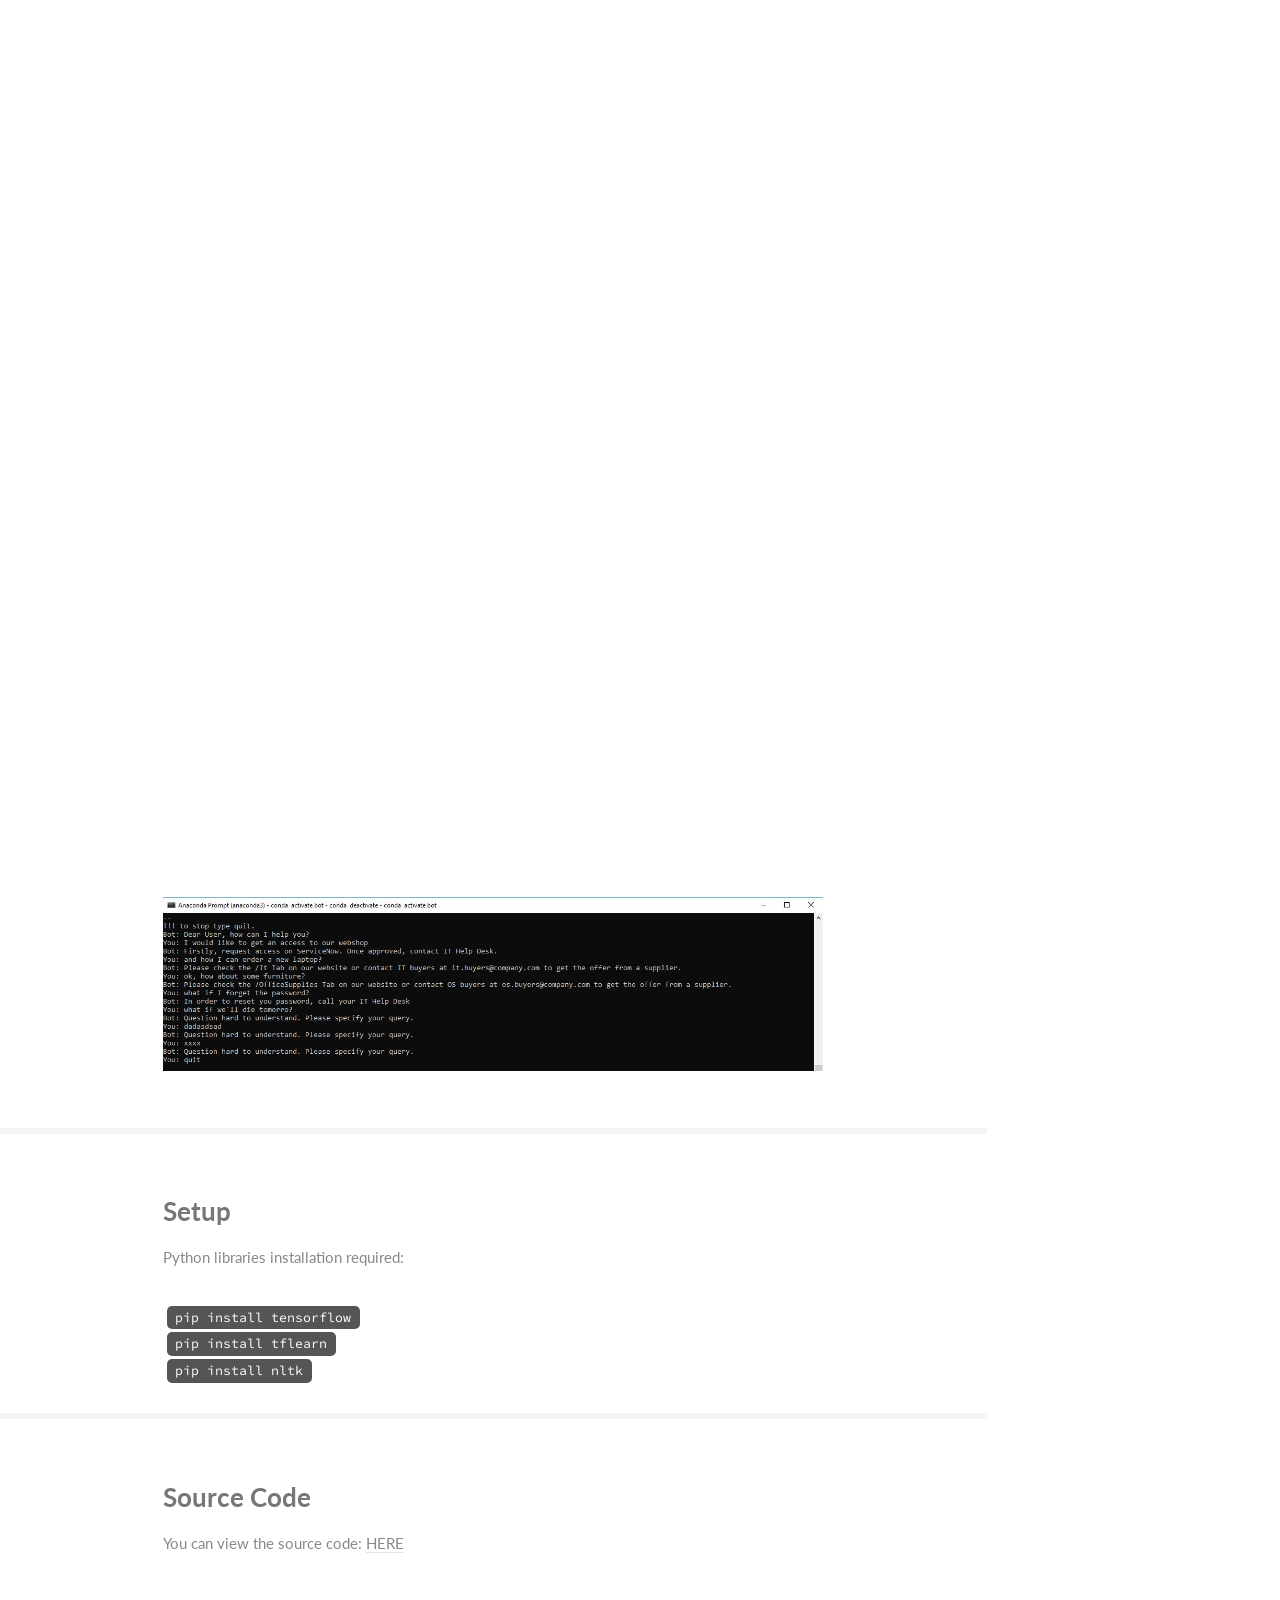
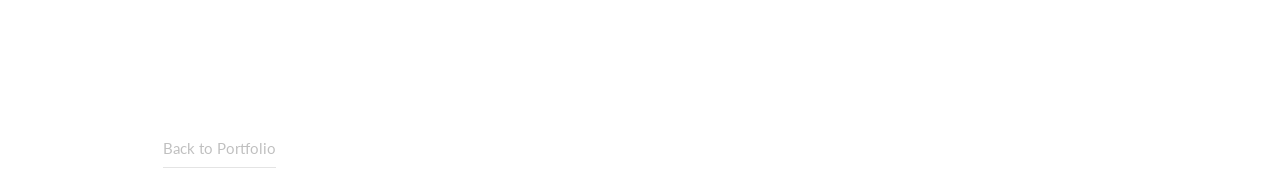
==== commit b382fb29: "Add files via upload" ====
--- a/index.html
+++ b/index.html
@@ -99,14 +99,14 @@
 										<h5>Gradient Descent:</h5>
 										<ul>
 											<li>Algorithm used for finding the local minimum of a function.</li>
-											<li>Finding minimum of a cost function is the main task in a deep learning.
+											<li>Finding the minimum of a cost function is the main task in a deep learning.
 												<br>
 												<br>
 												<img src="images/gradient.JPG"><span style="font-size:12px;">source: udemy</span>
 											</li>
-											<li>Using gradient descent we can detemine the best possible neural network's parameters, like weights in neuron's inputs, for minimizing the cost.</li>
-											<li>Adjusting the optimal parameters across an entire network reqires us to apply so-called <b>backpropagation</b>.</li>
-											<li>When data processed once, backpropagation goes back through the neuron layers and calculates error contribution of each neuron.</li>
+											<li>Using gradient descent we can determine the best possible neural network's parameters, like weights in neuron's inputs, for minimizing the cost.</li>
+											<li>Adjusting the optimal parameters across an entire network requires us to apply so-called <b>backpropagation</b>.</li>
+											<li>When data processed once, backpropagation goes back through the neuron layers and recalculates error contribution of each neuron.</li>
 										</ul>
 
 										<h5>Here is what makes the bot working:</h5>
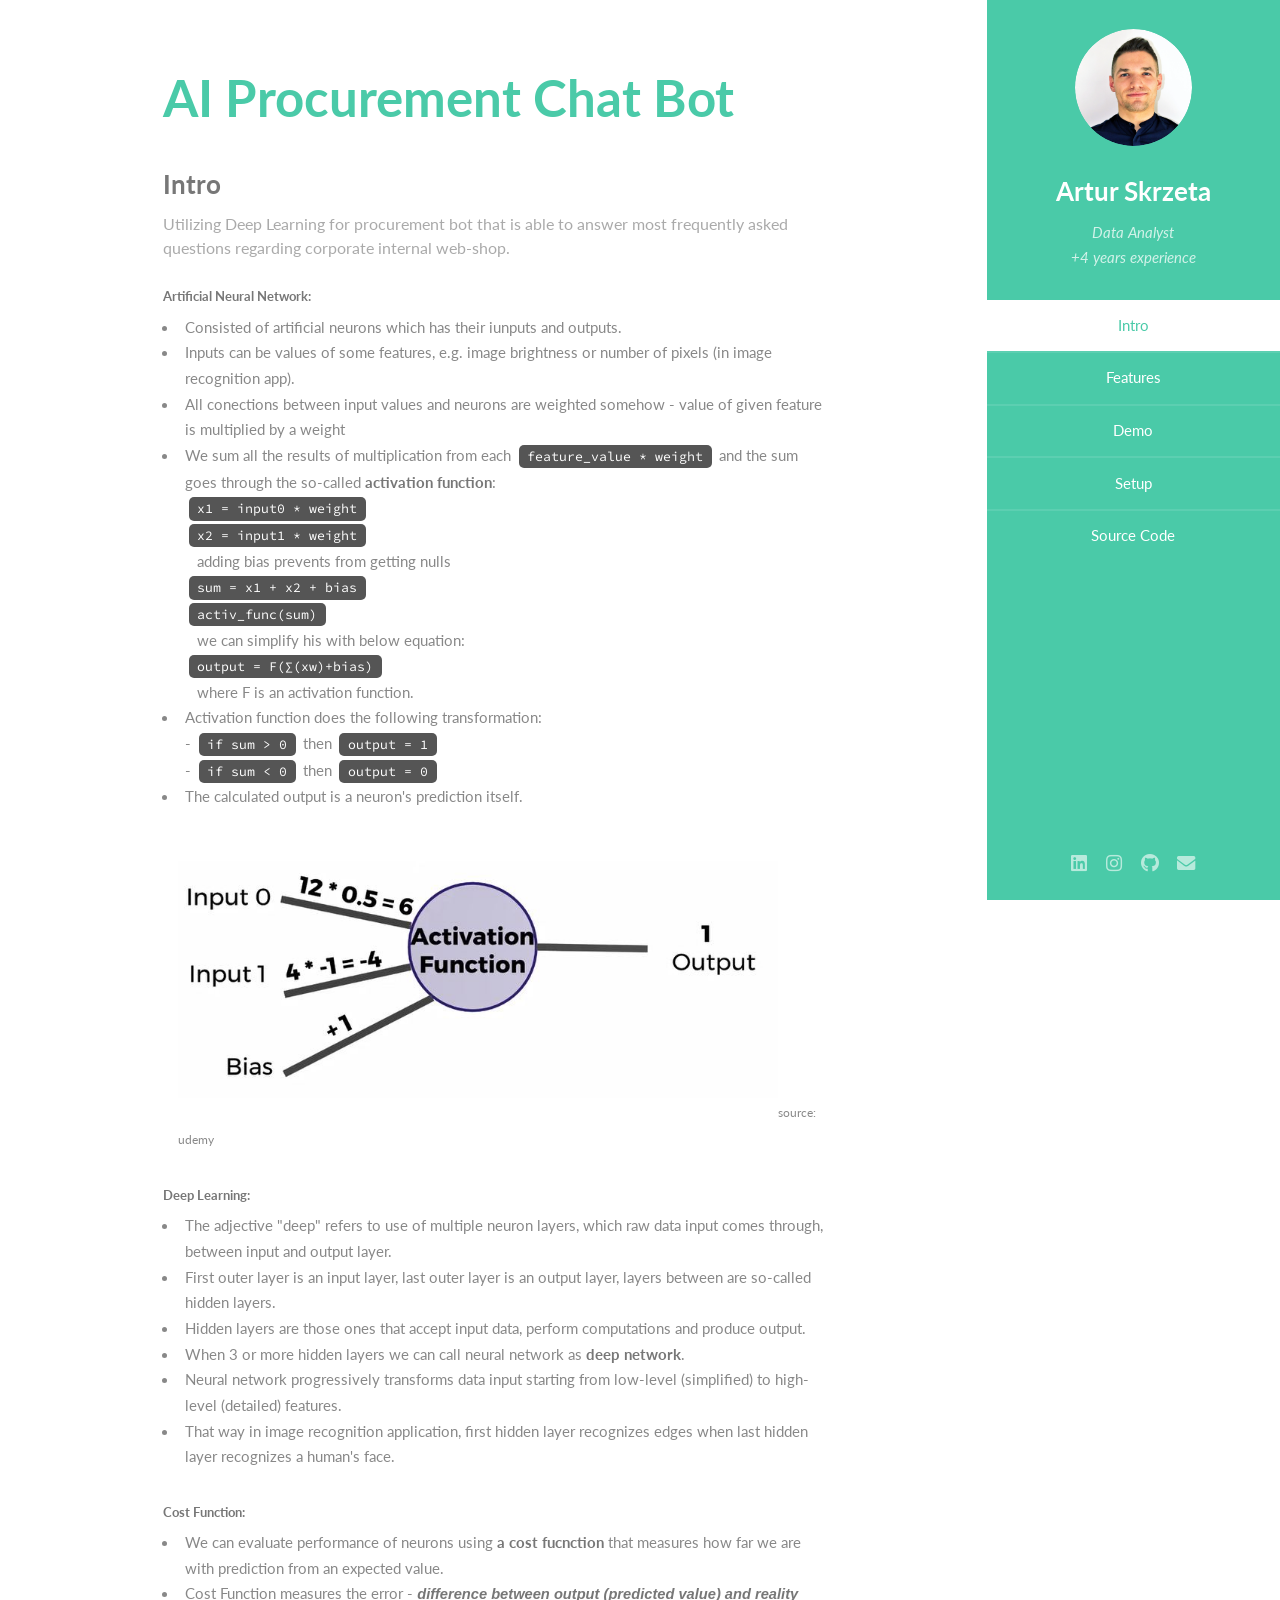
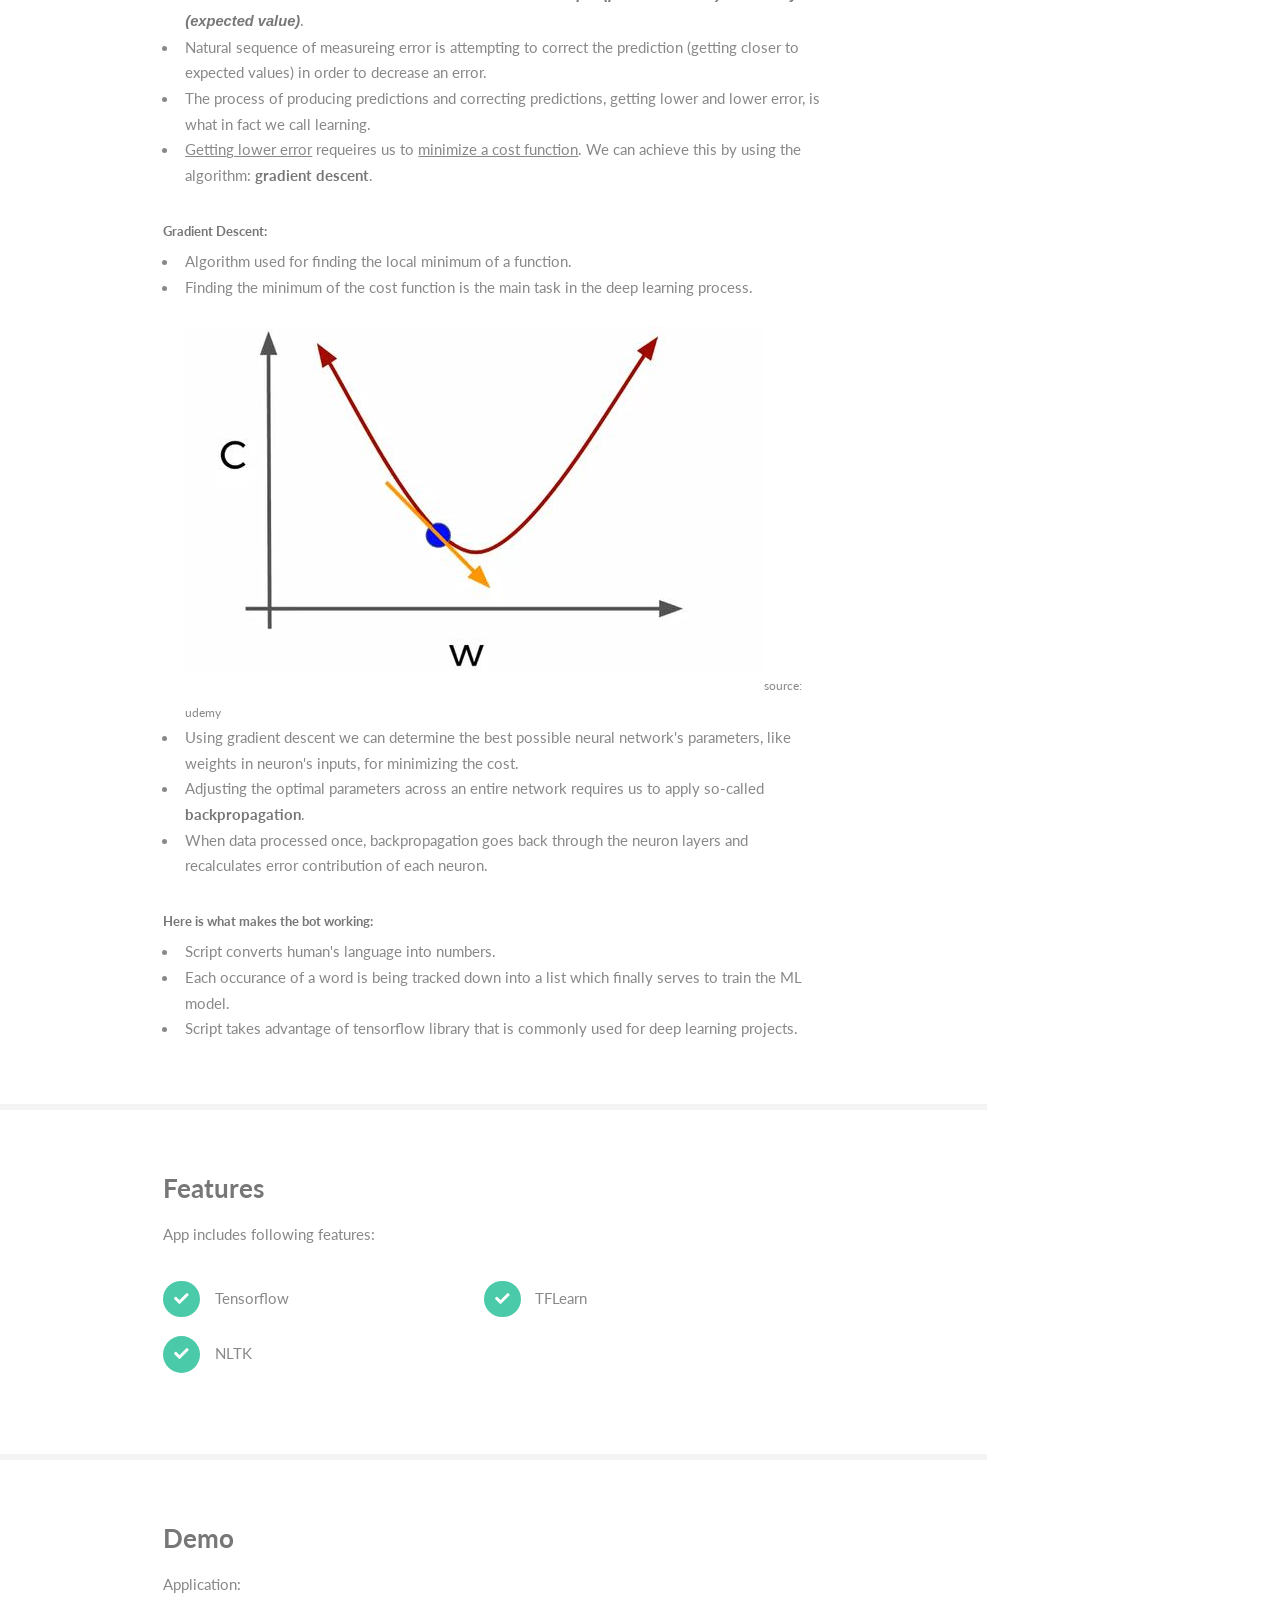
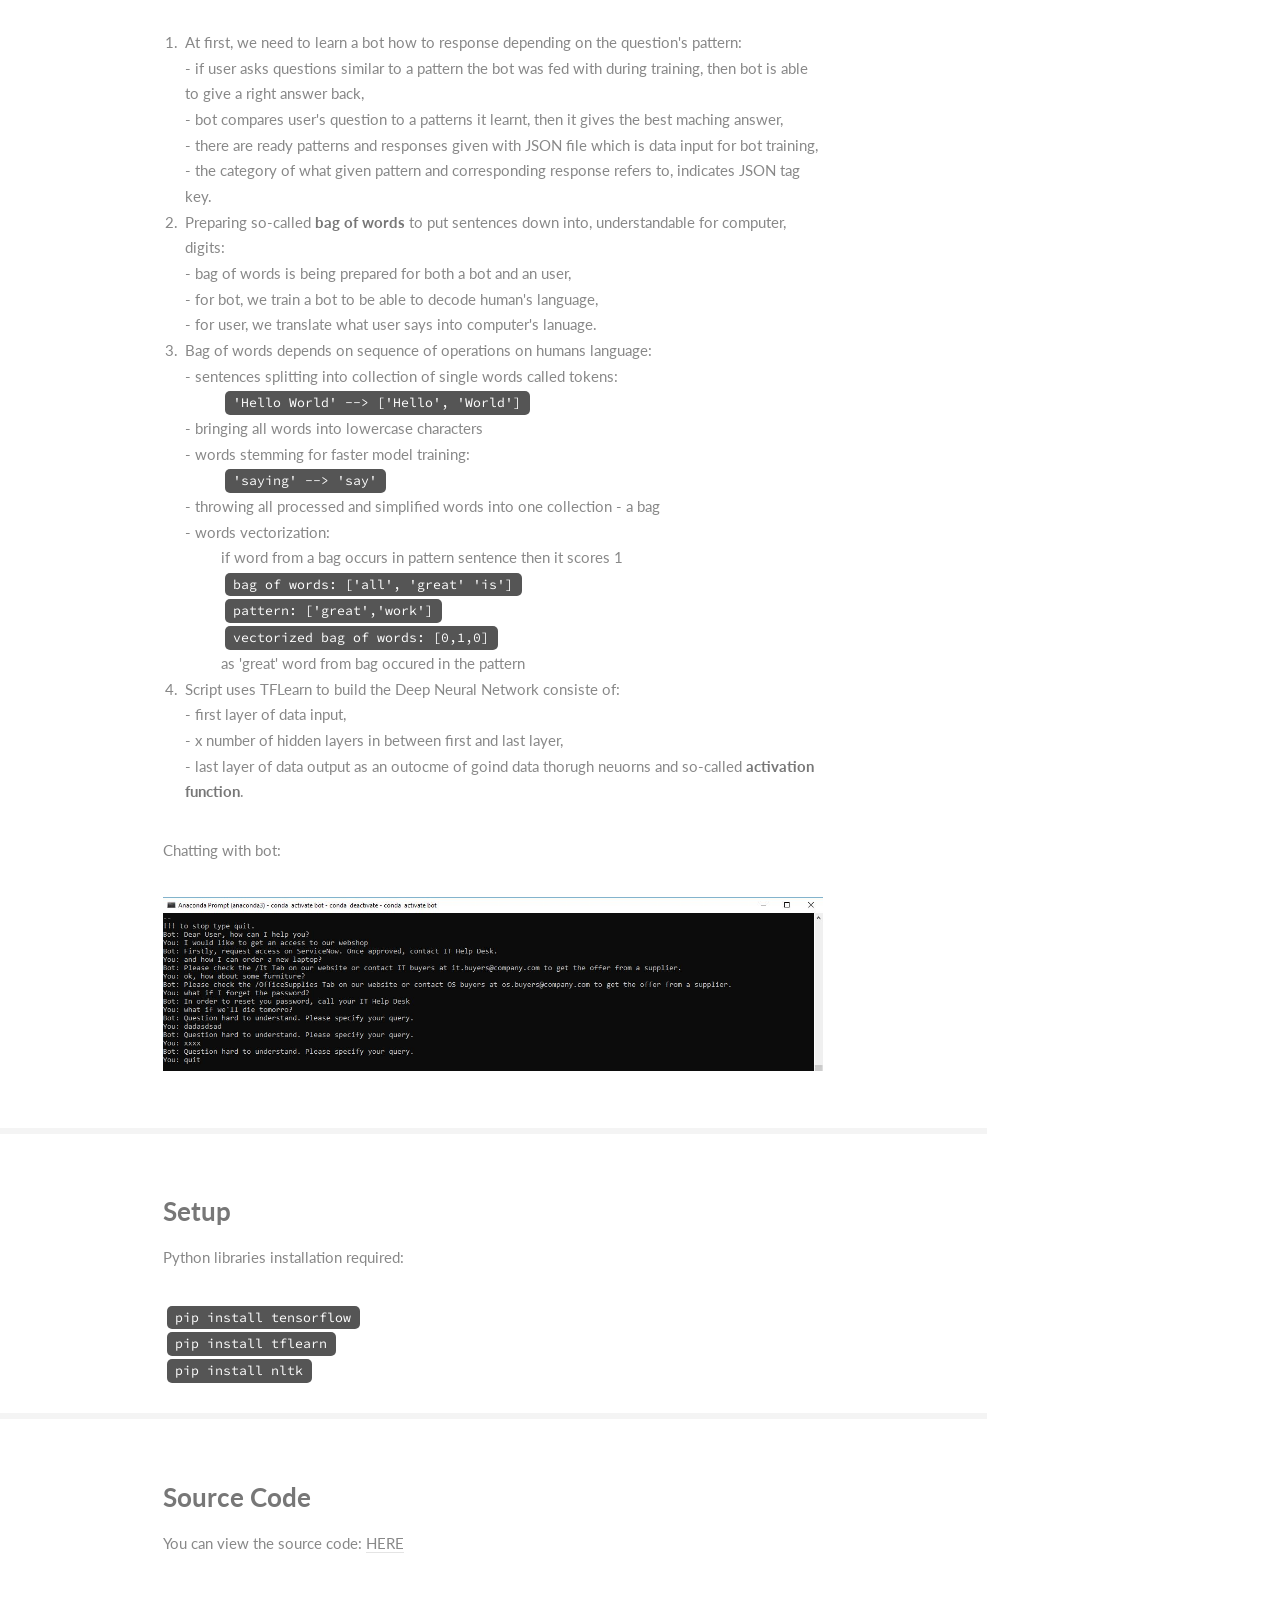
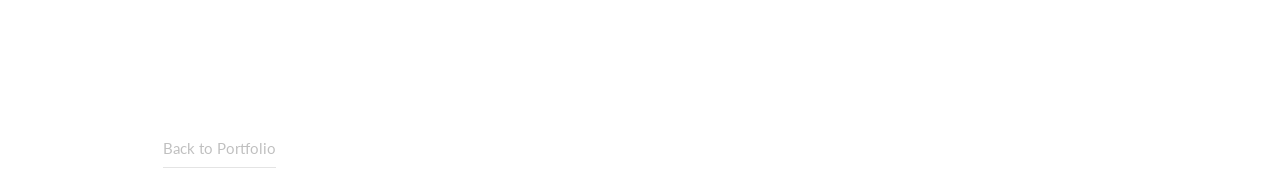
==== commit 2242d21b: "Add files via upload" ====
--- a/index.html
+++ b/index.html
@@ -57,13 +57,13 @@
 											<li>All conections between input values and neurons are weighted somehow - value of given feature is multiplied by a weight</li>
 											<li>We sum all the results of multiplication from each <code>feature_value * weight</code> and the sum goes through the so-called <b>activation function</b>:
 												<br>
-												<code>x1 = input0 * weight + bias</code><br>
-												<code>x2 = input1 * weight + bias</code><br>&nbsp&nbsp
+												<code>x1 = input0 * weight</code><br>
+												<code>x2 = input1 * weight</code><br>&nbsp&nbsp
 												adding bias prevents from getting nulls<br>
-												<code>sum = x1 + x2</code><br>
+												<code>sum = x1 + x2 + bias</code><br>
 												<code>activ_func(sum)</code><br>&nbsp&nbsp
 												we can simplify his with below equation:<br>
-												<code>output = F(&#8721;(xw)+b)</code><br>&nbsp&nbsp
+												<code>output = F(&#8721;(xw)+bias)</code><br>&nbsp&nbsp
 												where F is an activation function.
 											</li>
 											<li>Activation function does the following transformation:
@@ -99,7 +99,7 @@
 										<h5>Gradient Descent:</h5>
 										<ul>
 											<li>Algorithm used for finding the local minimum of a function.</li>
-											<li>Finding the minimum of a cost function is the main task in a deep learning.
+											<li>Finding the minimum of the cost function is the main task in the deep learning process.
 												<br>
 												<br>
 												<img src="images/gradient.JPG"><span style="font-size:12px;">source: udemy</span>
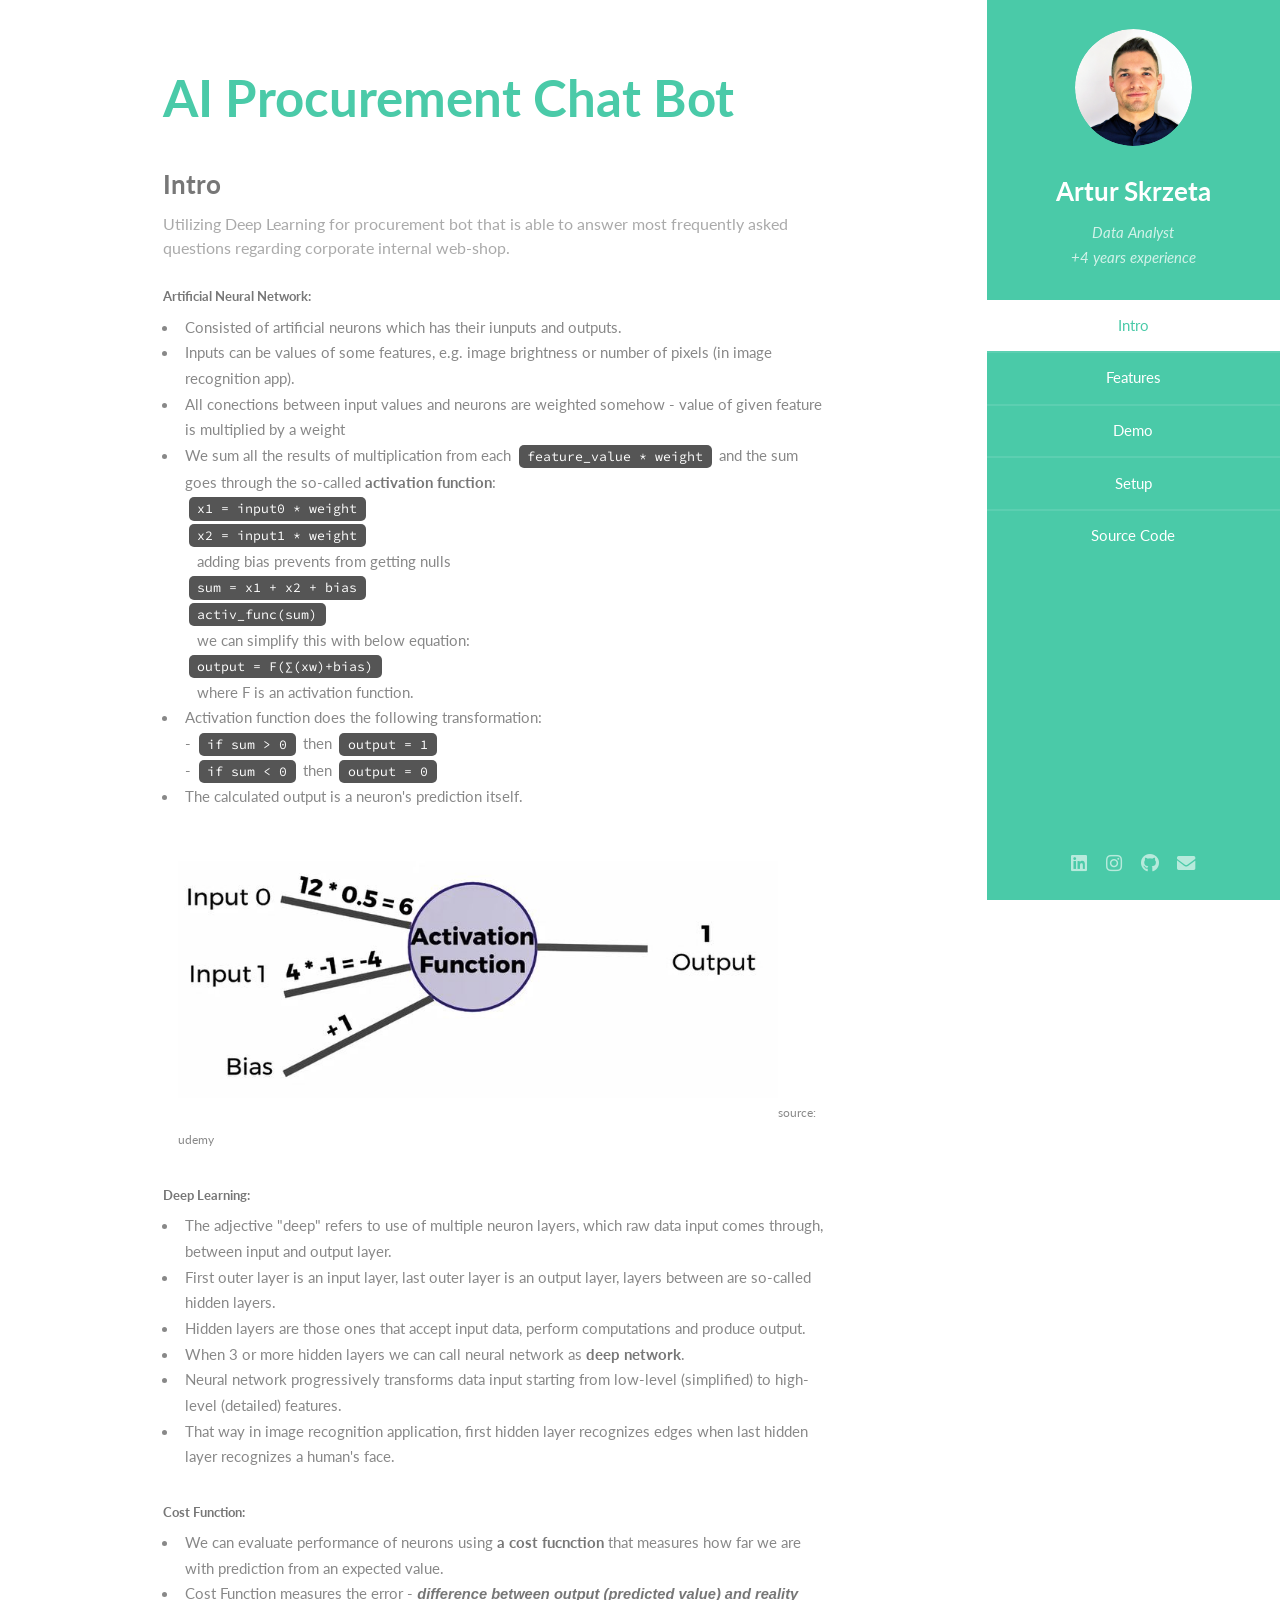
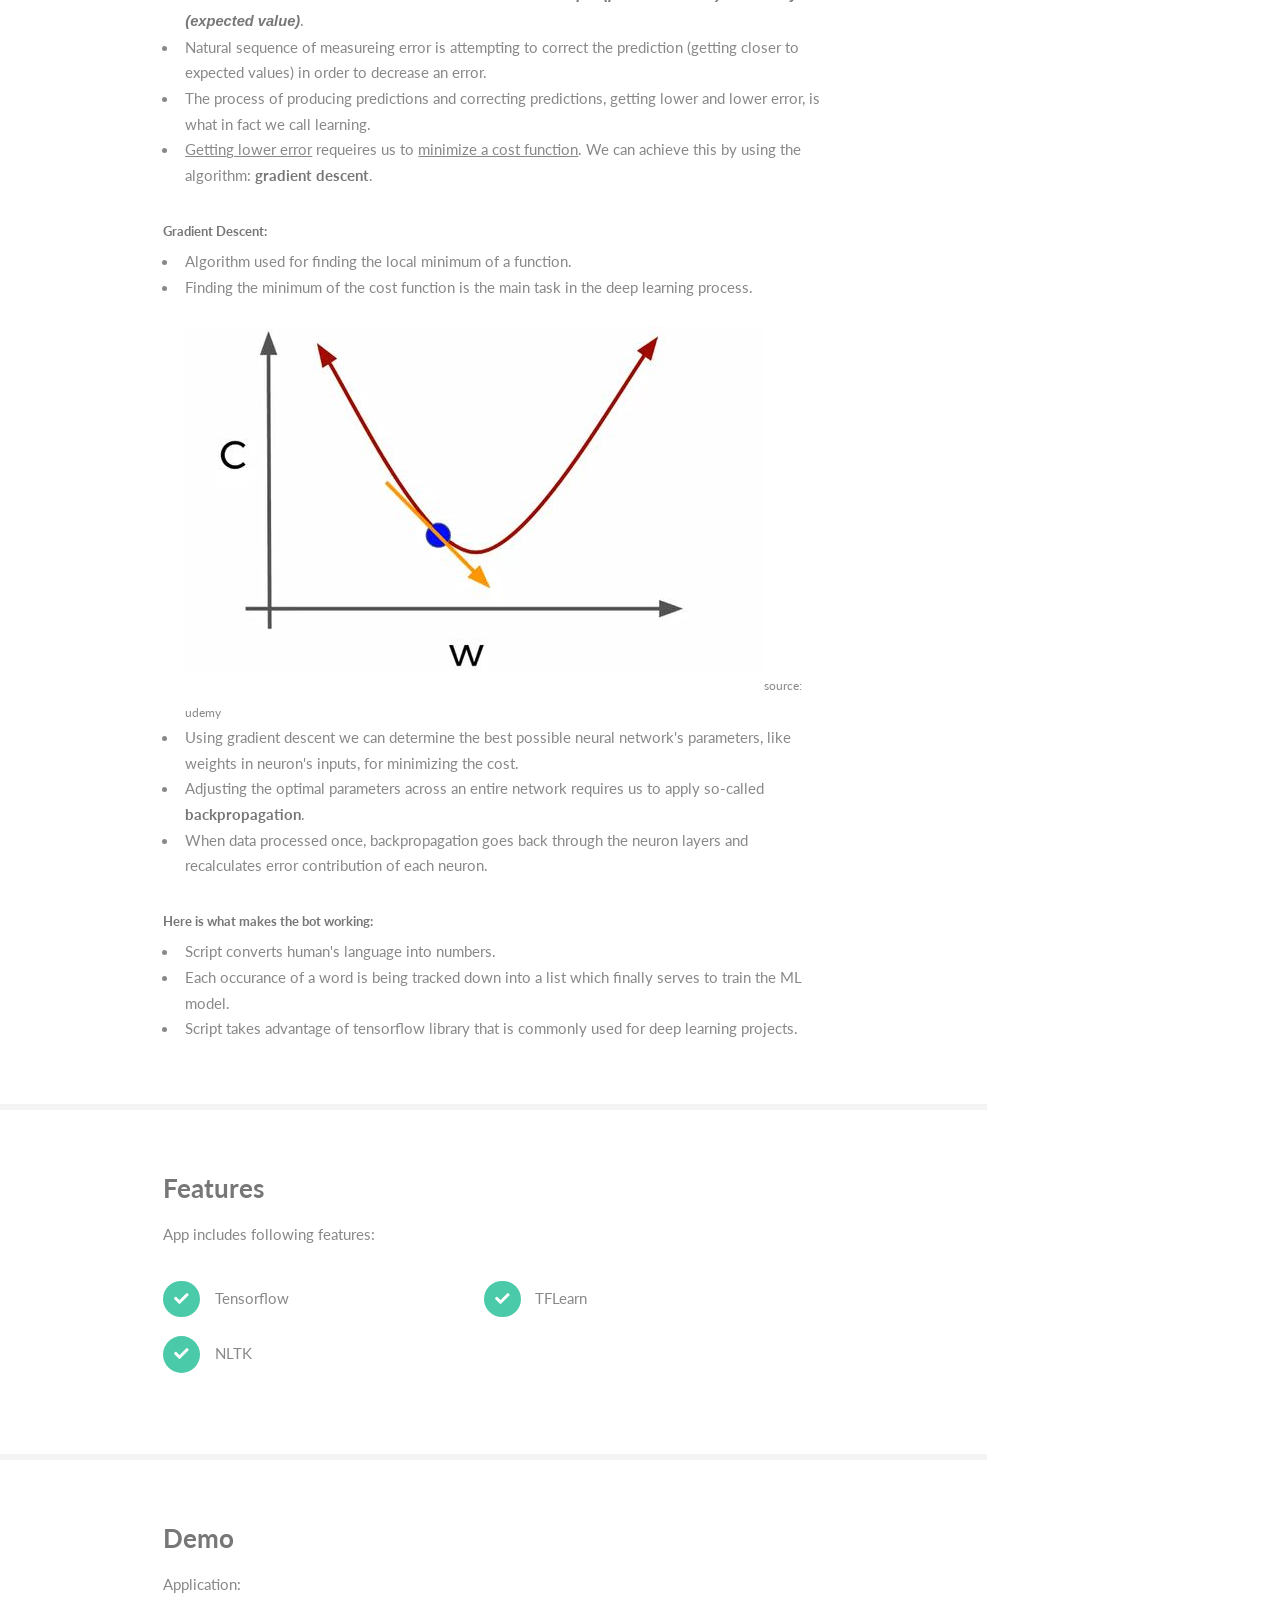
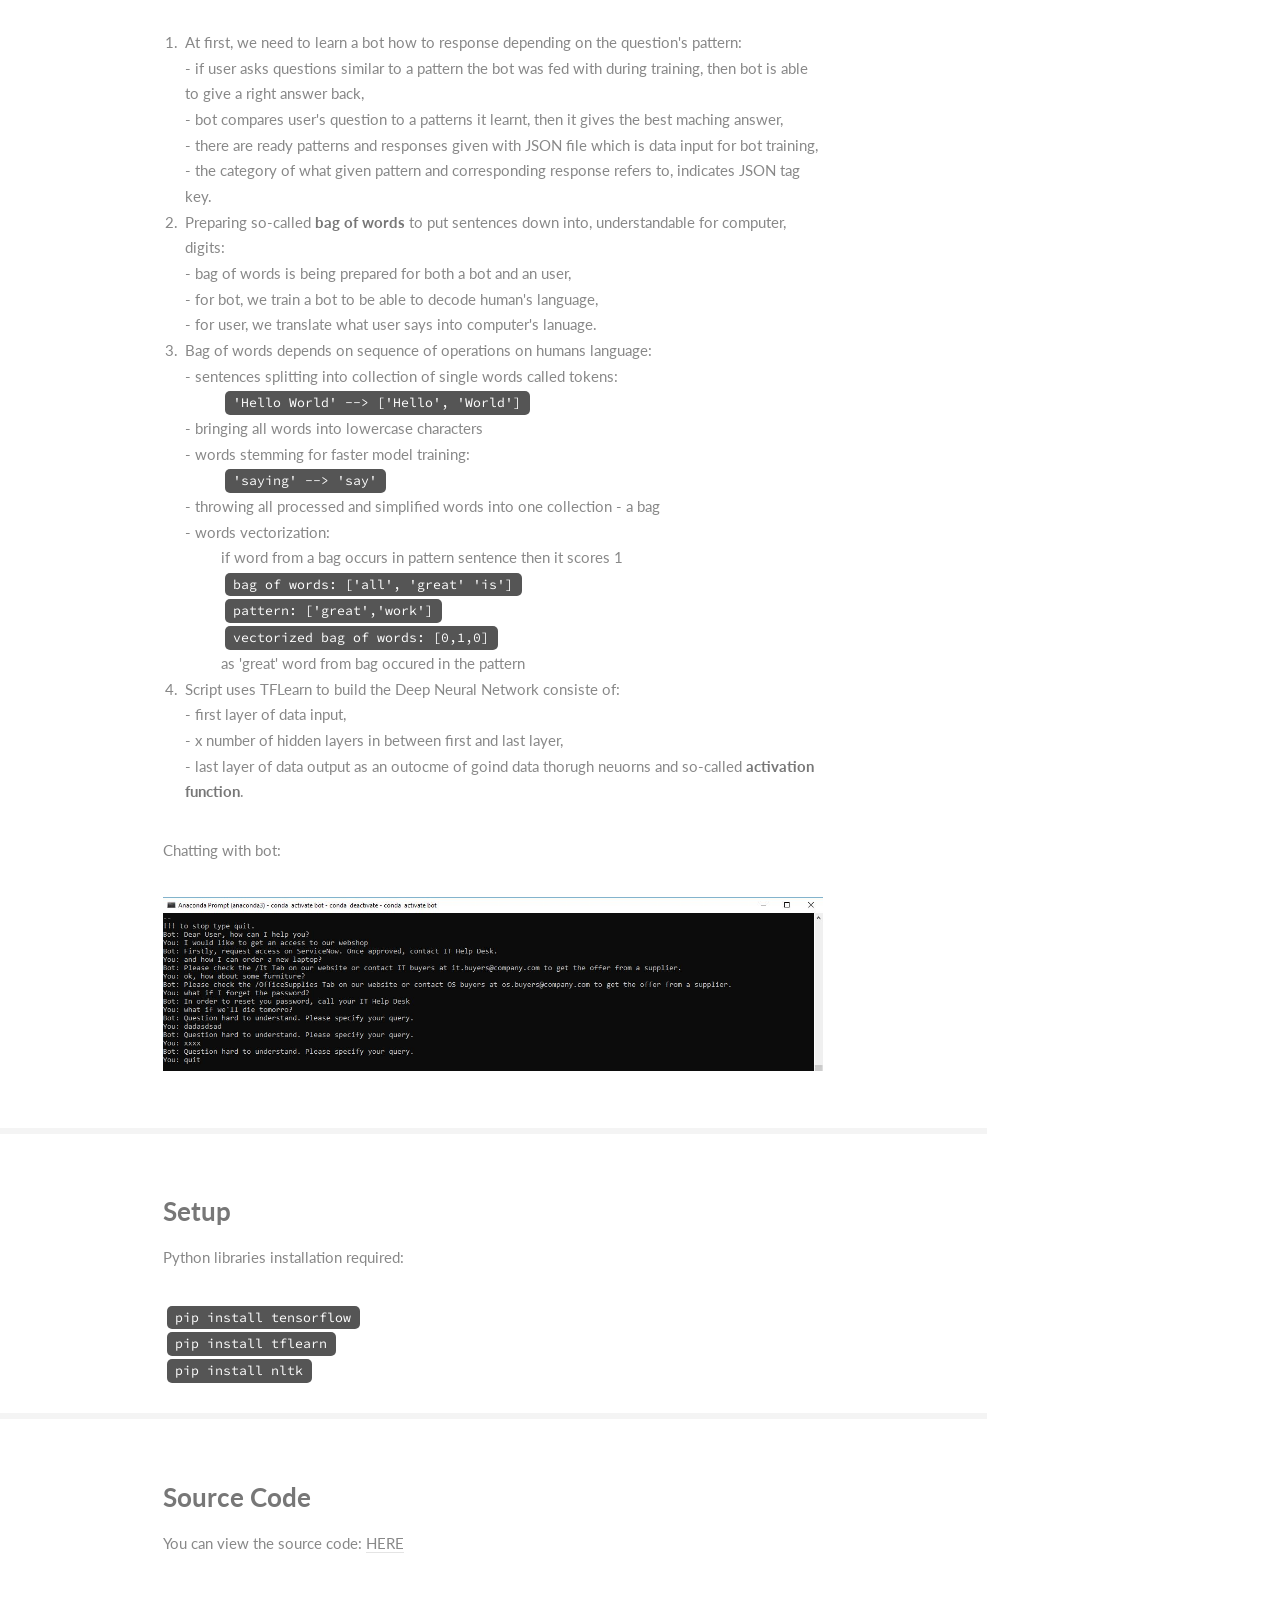
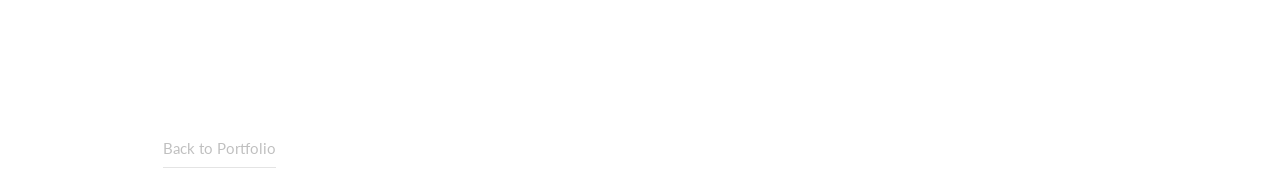
==== commit 2ad57fce: "Add files via upload" ====
--- a/index.html
+++ b/index.html
@@ -62,7 +62,7 @@
 												adding bias prevents from getting nulls<br>
 												<code>sum = x1 + x2 + bias</code><br>
 												<code>activ_func(sum)</code><br>&nbsp&nbsp
-												we can simplify his with below equation:<br>
+												we can simplify this with below equation:<br>
 												<code>output = F(&#8721;(xw)+bias)</code><br>&nbsp&nbsp
 												where F is an activation function.
 											</li>
